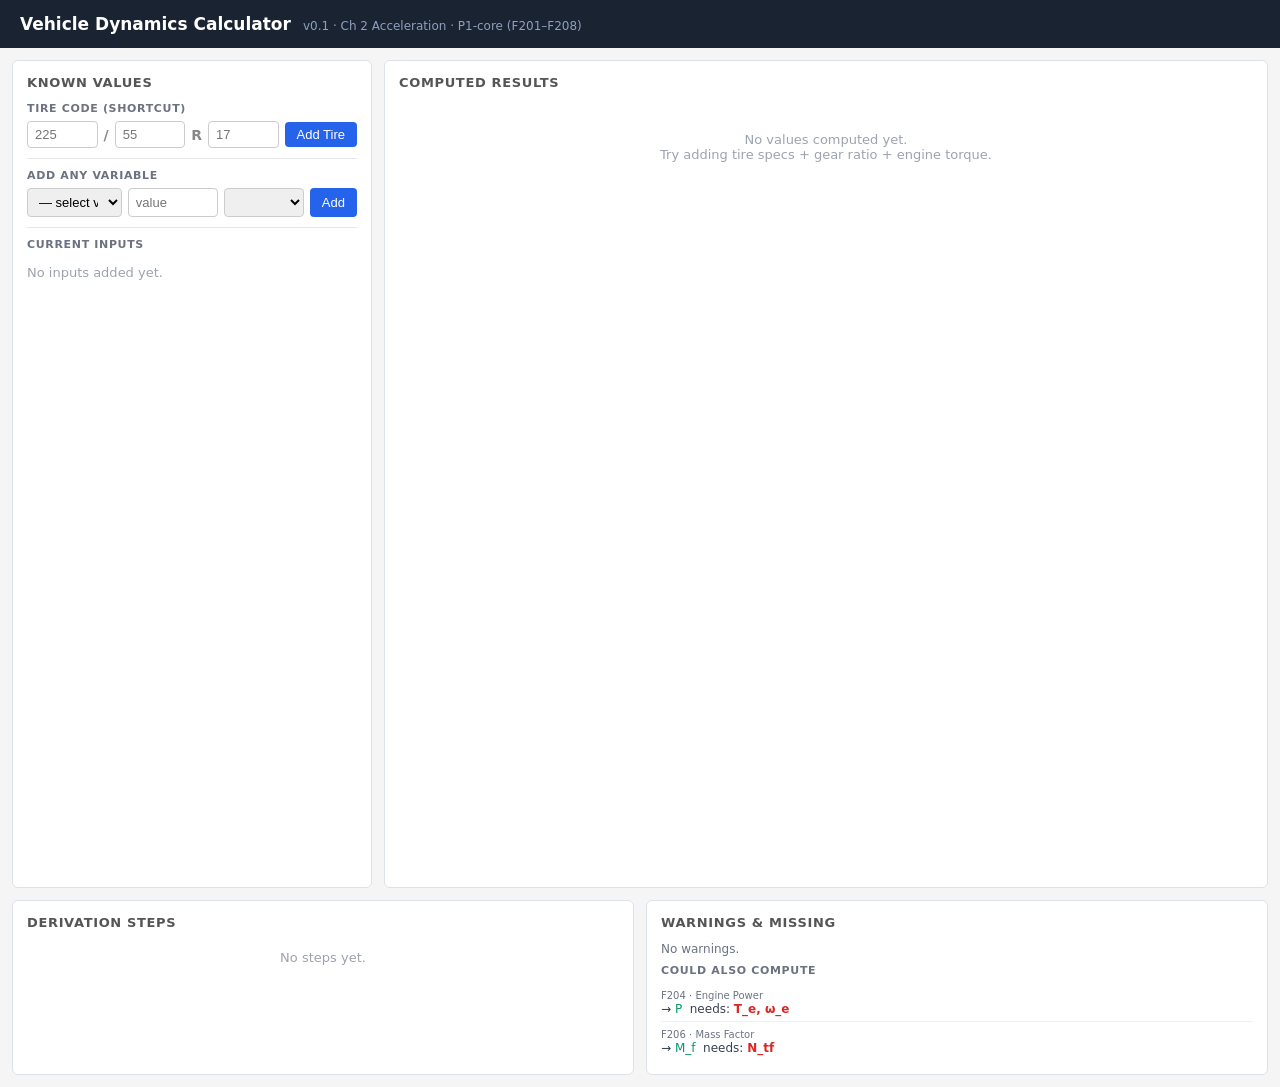
==== index.html @ 5cc9f5a1 "Phase 3: implement P1-core solver in index.html F201–F208 fully implemented as a recursive formula e" ====
<!DOCTYPE html>
<html lang="en">
<head>
<meta charset="UTF-8">
<meta name="viewport" content="width=device-width, initial-scale=1.0">
<title>Vehicle Dynamics Calculator · v0.1</title>
<style>
*{box-sizing:border-box;margin:0;padding:0}
body{font-family:'Segoe UI',system-ui,sans-serif;font-size:14px;background:#f5f5f5;color:#1a1a1a}
header{background:#1a2332;color:#fff;padding:14px 20px;display:flex;align-items:baseline;gap:12px}
header h1{font-size:17px;font-weight:600}
header .sub{font-size:12px;color:#8ca0be}
main{display:grid;grid-template-columns:360px 1fr;gap:12px;padding:12px;min-height:calc(100vh - 48px)}
.panel{background:#fff;border:1px solid #dde2ea;border-radius:6px;padding:14px}
h2{font-size:13px;font-weight:600;text-transform:uppercase;letter-spacing:.05em;color:#555;margin-bottom:12px}
/* Input panel */
.tire-row{display:flex;gap:6px;margin-bottom:8px;align-items:center}
.tire-row input{width:70px;padding:5px 7px;border:1px solid #ccc;border-radius:4px;font-size:13px}
.tire-row .slash{color:#888;font-weight:bold}
.tire-row label{font-size:12px;color:#666;white-space:nowrap}
.add-row{display:grid;grid-template-columns:1fr 90px 80px auto;gap:6px;margin-bottom:10px}
select,input[type=number],input[type=text]{padding:5px 7px;border:1px solid #ccc;border-radius:4px;font-size:13px;width:100%}
select:focus,input:focus{outline:2px solid #2563eb;border-color:#2563eb}
button{padding:5px 12px;border:none;border-radius:4px;cursor:pointer;font-size:13px;font-weight:500}
.btn-add{background:#2563eb;color:#fff}
.btn-add:hover{background:#1d4ed8}
.btn-remove{background:none;color:#dc2626;padding:2px 6px;font-size:12px;border:1px solid #fca5a5;border-radius:3px}
.btn-remove:hover{background:#fef2f2}
.input-item{display:flex;justify-content:space-between;align-items:center;padding:6px 8px;border:1px solid #e5e7eb;border-radius:4px;margin-bottom:4px;background:#fafafa}
.input-item .var-name{font-weight:600;font-size:12px;color:#1e40af}
.input-item .var-val{font-size:13px}
.input-item .var-sym{font-size:11px;color:#6b7280;margin-left:4px}
.divider{border:none;border-top:1px solid #e5e7eb;margin:10px 0}
.section-label{font-size:11px;font-weight:600;color:#6b7280;text-transform:uppercase;letter-spacing:.06em;margin-bottom:6px}
/* Results panel */
.results-table{width:100%;border-collapse:collapse}
.results-table th{text-align:left;font-size:11px;color:#6b7280;font-weight:600;padding:4px 8px;border-bottom:2px solid #e5e7eb;text-transform:uppercase}
.results-table td{padding:6px 8px;border-bottom:1px solid #f0f0f0;font-size:13px;vertical-align:middle}
.results-table tr:last-child td{border-bottom:none}
.results-table tr:hover td{background:#f9fafb}
.val-primary{font-weight:600;font-size:14px}
.val-alt{font-size:11px;color:#6b7280}
.source-badge{font-size:10px;background:#eff6ff;color:#1e40af;padding:2px 6px;border-radius:10px;font-weight:600}
.user-badge{background:#f0fdf4;color:#166534}
.empty-state{text-align:center;color:#9ca3af;padding:30px 0;font-size:13px}
/* Details section */
#details{display:grid;grid-template-columns:1fr 1fr;gap:12px;padding:0 12px 12px}
.details-panel{background:#fff;border:1px solid #dde2ea;border-radius:6px;padding:14px}
.step-item{display:flex;gap:8px;align-items:flex-start;padding:5px 0;border-bottom:1px solid #f0f0f0;font-size:12px}
.step-item:last-child{border-bottom:none}
.step-fid{font-weight:700;color:#1e40af;min-width:40px}
.step-desc{color:#374151;line-height:1.4}
.warn-item{padding:6px 10px;border-radius:4px;margin-bottom:6px;font-size:12px;line-height:1.4}
.warn-conflict{background:#fef3c7;border-left:3px solid #f59e0b;color:#78350f}
.warn-range{background:#fff7ed;border-left:3px solid #f97316;color:#7c2d12}
.warn-info{background:#eff6ff;border-left:3px solid #3b82f6;color:#1e3a8a}
.missing-item{padding:5px 0;border-bottom:1px solid #f0f0f0;font-size:12px;color:#374151}
.missing-item:last-child{border-bottom:none}
.missing-need{font-weight:600;color:#dc2626}
.missing-would{color:#059669}
/* Conflict row highlight */
.conflict-row td{background:#fffbeb !important}
/* Responsive */
@media(max-width:720px){
  main{grid-template-columns:1fr}
  #details{grid-template-columns:1fr}
}
</style>
</head>
<body>
<header>
  <h1>Vehicle Dynamics Calculator</h1>
  <span class="sub">v0.1 · Ch 2 Acceleration · P1-core (F201–F208)</span>
</header>

<main>
  <!-- LEFT: Inputs -->
  <div class="panel" id="left-panel">
    <h2>Known Values</h2>

    <!-- Tire code shortcut -->
    <div class="section-label">Tire Code (shortcut)</div>
    <div class="tire-row">
      <input type="number" id="tc-width" placeholder="225" title="Width mm">
      <span class="slash">/</span>
      <input type="number" id="tc-aspect" placeholder="55" title="Aspect %">
      <span class="slash">R</span>
      <input type="number" id="tc-rim" placeholder="17" title="Rim in">
      <button class="btn-add" onclick="parseTireCode()" style="white-space:nowrap">Add Tire</button>
    </div>
    <hr class="divider">

    <!-- Generic add row -->
    <div class="section-label">Add Any Variable</div>
    <div class="add-row">
      <select id="var-select" onchange="onVarSelect()">
        <option value="">— select variable —</option>
      </select>
      <input type="number" id="var-value" placeholder="value" step="any">
      <select id="unit-select"></select>
      <button class="btn-add" onclick="addInput()">Add</button>
    </div>

    <hr class="divider">
    <div class="section-label">Current Inputs</div>
    <div id="inputs-list"></div>
  </div>

  <!-- RIGHT: Results -->
  <div class="panel" id="right-panel">
    <h2>Computed Results</h2>
    <div id="results-content">
      <div class="empty-state">Add inputs on the left to begin solving.</div>
    </div>
  </div>
</main>

<div id="details">
  <div class="details-panel">
    <h2>Derivation Steps</h2>
    <div id="steps-content"><div class="empty-state" style="padding:10px 0">No steps yet.</div></div>
  </div>
  <div class="details-panel">
    <h2>Warnings &amp; Missing</h2>
    <div id="warn-content"></div>
    <div id="missing-content"></div>
  </div>
</div>

<script>
// ─── Constants ────────────────────────────────────────────────────────────────
const G = 9.80665; // m/s²

// ─── Unit conversion ─────────────────────────────────────────────────────────
// toSI: user input → SI (or variable's canonical internal unit)
// fromSI: SI → display unit
function toSI(value, unit) {
  switch (unit) {
    // Length → m
    case 'm':       return value;
    case 'in':      return value * 0.0254;
    case 'ft':      return value * 0.3048;
    case 'mm':      return value / 1000;
    // Force → N
    case 'N':       return value;
    case 'lb':      return value * 4.44822;
    // Velocity → m/s
    case 'm/s':     return value;
    case 'mph':     return value * 0.44704;
    case 'ft/s':    return value * 0.3048;
    // Angular velocity → rad/s
    case 'rad/s':   return value;
    case 'RPM':     return value * Math.PI / 30;
    // Torque → N·m
    case 'N·m':     return value;
    case 'ft·lb':   return value * 1.35582;
    // Power → W
    case 'W':       return value;
    case 'hp':      return value * 745.7;
    case 'kW':      return value * 1000;
    // Acceleration → m/s²
    case 'm/s²':    return value;
    case 'ft/s²':   return value * 0.3048;
    case 'g':       return value * G;
    // Angle → rad
    case 'rad':     return value;
    case 'deg':     return value * Math.PI / 180;
    case '% grade': return Math.atan(value / 100);
    // Stored in natural unit (tire spec)
    case 'mm_nat':  return value; // width stored as mm
    case '%_nat':   return value; // aspect stored as %
    case 'in_nat':  return value; // rim diameter stored as in
    // Dimensionless
    default:        return value;
  }
}

function fromSI(value, unit) {
  switch (unit) {
    case 'm':       return value;
    case 'in':      return value / 0.0254;
    case 'ft':      return value / 0.3048;
    case 'mm':      return value * 1000;
    case 'N':       return value;
    case 'lb':      return value / 4.44822;
    case 'm/s':     return value;
    case 'mph':     return value / 0.44704;
    case 'ft/s':    return value / 0.3048;
    case 'rad/s':   return value;
    case 'RPM':     return value * 30 / Math.PI;
    case 'N·m':     return value;
    case 'ft·lb':   return value / 1.35582;
    case 'W':       return value;
    case 'hp':      return value / 745.7;
    case 'kW':      return value / 1000;
    case 'm/s²':    return value;
    case 'ft/s²':   return value / 0.3048;
    case 'g':       return value / G;
    case 'rad':     return value;
    case 'deg':     return value * 180 / Math.PI;
    case '% grade': return Math.tan(value) * 100;
    default:        return value;
  }
}

function fmt(value, digits = 4) {
  if (!isFinite(value)) return 'N/A';
  const abs = Math.abs(value);
  if (abs === 0) return '0';
  if (abs < 0.001 || abs >= 1e6) return value.toExponential(3);
  if (abs < 1) return value.toPrecision(digits);
  return parseFloat(value.toFixed(digits > 3 ? 3 : digits)).toString();
}

// ─── Variable definitions ─────────────────────────────────────────────────────
// si_unit: internal storage unit
// input_units: [[unit, label]] — first is default
// display_units: [[unit, label]] — shown in results (first is primary)
// range: {min, max} in si_unit — for sanity check
const VARIABLES = {
  V221: {
    id:'V221', sym:'width', name:'Tire Section Width',
    si_unit:'mm_nat', input_units:[['mm_nat','mm']], display_units:[['mm_nat','mm']],
    range:{min:155,max:335}, note:'e.g. 225 in "225/55 R17"'
  },
  V222: {
    id:'V222', sym:'aspect', name:'Tire Aspect Ratio',
    si_unit:'%_nat', input_units:[['%_nat','%']], display_units:[['%_nat','%']],
    range:{min:30,max:80}, note:'e.g. 55 in "225/55 R17"'
  },
  V223: {
    id:'V223', sym:'rim', name:'Rim Diameter',
    si_unit:'in_nat', input_units:[['in_nat','in']], display_units:[['in_nat','in']],
    range:{min:14,max:22}, note:'e.g. 17 in "225/55 R17"'
  },
  V009: {
    id:'V009', sym:'r_w', name:'Tire Nominal Radius',
    si_unit:'m', input_units:[['in','in'],['m','m'],['ft','ft']], display_units:[['in','in'],['m','m']],
    range:{min:0.254,max:0.457}, note:'Nominal unloaded radius ≈ rolling radius (v0.1 approximation)'
  },
  V202: {
    id:'V202', sym:'N_tf', name:'Overall Gear Ratio',
    si_unit:'—', input_units:[['—','(dimensionless)']], display_units:[['—','']],
    range:{min:2.5,max:20}, note:'Total drivetrain ratio: N_T × N_F'
  },
  V204: {
    id:'V204', sym:'ω_e', name:'Engine Speed',
    si_unit:'rad/s', input_units:[['RPM','RPM'],['rad/s','rad/s']], display_units:[['RPM','RPM'],['rad/s','rad/s']],
    range:{min:62.8,max:837.8}, note:'600–8000 RPM for ICE; higher for EV'
  },
  V010: {
    id:'V010', sym:'V', name:'Vehicle Speed',
    si_unit:'m/s', input_units:[['mph','mph'],['m/s','m/s'],['ft/s','ft/s']], display_units:[['mph','mph'],['m/s','m/s']],
    range:{min:0,max:67.1}, note:'0–150 mph typical'
  },
  V201: {
    id:'V201', sym:'T_e', name:'Engine Torque',
    si_unit:'N·m', input_units:[['ft·lb','ft·lb'],['N·m','N·m']], display_units:[['ft·lb','ft·lb'],['N·m','N·m']],
    range:{min:67.8,max:1356}, note:'50–1000 ft·lb'
  },
  V203: {
    id:'V203', sym:'η_tf', name:'Drivetrain Efficiency',
    si_unit:'—', input_units:[['—','(0–1)']], display_units:[['—','']],
    range:{min:0.82,max:0.97}, note:'Typical 0.82–0.97'
  },
  V206: {
    id:'V206', sym:'P', name:'Engine Power',
    si_unit:'W', input_units:[['hp','hp'],['kW','kW'],['W','W']], display_units:[['hp','hp'],['kW','kW']],
    range:{min:37300,max:746000}, note:'50–1000 hp'
  },
  V207: {
    id:'V207', sym:'M_f', name:'Mass Factor',
    si_unit:'—', input_units:[['—','(dimensionless)']], display_units:[['—','']],
    range:{min:1.05,max:1.5}, note:'Drivetrain rotational inertia factor (empirical)'
  },
  V209: {
    id:'V209', sym:'F_x', name:'Tractive Force (engine-limited)',
    si_unit:'N', input_units:[['lb','lb'],['N','N']], display_units:[['lb','lb'],['N','N']],
    range:{min:0,max:44482}, note:'Engine-limited force at wheels'
  },
  V001: {
    id:'V001', sym:'W', name:'Vehicle Weight',
    si_unit:'N', input_units:[['lb','lb'],['N','N']], display_units:[['lb','lb'],['N','N']],
    range:{min:6672,max:35584}, note:'1500–8000 lb'
  },
  V011: {
    id:'V011', sym:'D_A', name:'Aerodynamic Drag',
    si_unit:'N', input_units:[['lb','lb'],['N','N']], display_units:[['lb','lb'],['N','N']],
    range:{min:0,max:1335}, note:'Optional — assumed 0 if omitted in F207'
  },
  V012: {
    id:'V012', sym:'R_x', name:'Rolling Resistance',
    si_unit:'N', input_units:[['lb','lb'],['N','N']], display_units:[['lb','lb'],['N','N']],
    range:{min:0,max:445}, note:'Optional — assumed 0 if omitted in F207'
  },
  V013: {
    id:'V013', sym:'θ', name:'Road Grade Angle',
    si_unit:'rad', input_units:[['% grade','% grade'],['deg','deg'],['rad','rad']], display_units:[['% grade','% grade'],['deg','deg']],
    range:{min:-0.149,max:0.149}, note:'Optional — assumed 0 (flat) if omitted in F207'
  },
  V101: {
    id:'V101', sym:'R_hx', name:'Hitch Horizontal Force',
    si_unit:'N', input_units:[['lb','lb'],['N','N']], display_units:[['lb','lb'],['N','N']],
    range:{min:0,max:22241}, note:'Optional — assumed 0 if omitted in F207'
  },
  V007: {
    id:'V007', sym:'a_x', name:'Longitudinal Acceleration',
    si_unit:'m/s²', input_units:[['g','g'],['m/s²','m/s²'],['ft/s²','ft/s²']], display_units:[['g','g'],['m/s²','m/s²'],['ft/s²','ft/s²']],
    range:{min:-11.77,max:4.9}, note:'−1.2 g to +0.5 g typical'
  },
};

// Variable display order in dropdown
const VAR_ORDER = [
  'V221','V222','V223',
  'V001','V009',
  'V201','V202','V203','V204','V206',
  'V010',
  'V011','V012','V013','V101',
  'V207','V209','V007',
];

// ─── Formula definitions ──────────────────────────────────────────────────────
// req: required inputs; opt: optional (default 0); out: outputs
const FORMULAS = [
  {
    id:'F201', name:'Tire Spec → Nominal Radius',
    req:['V221','V222','V223'], opt:[], out:['V009'],
    compute(k) {
      const w = k.V221.si;   // mm
      const a = k.V222.si;   // %
      const d = k.V223.si;   // in
      return { V009: (w * a / 100 / 1000) + (d * 0.0254 / 2) }; // m
    },
    display:'r_w [m] = (width[mm] × aspect%/100) / 1000 + rim[in] × 0.0254/2',
    source:'PDF p1, Ch2',
    note:'Nominal unloaded radius. v0.1 uses this as effective rolling radius.'
  },
  {
    id:'F202', name:'Vehicle Speed (from engine speed)',
    req:['V009','V204','V202'], opt:[], out:['V010'],
    compute(k) {
      return { V010: k.V009.si * k.V204.si / k.V202.si }; // m/s
    },
    display:'V = r_w × ω_e / N_tf',
    source:'PDF p1, Ch2'
  },
  {
    id:'F203', name:'Engine Speed (from vehicle speed)',
    req:['V010','V202','V009'], opt:[], out:['V204'],
    compute(k) {
      return { V204: k.V010.si * k.V202.si / k.V009.si }; // rad/s
    },
    display:'ω_e = V × N_tf / r_w',
    source:'PDF p1, Ch2'
  },
  {
    id:'F204', name:'Engine Power',
    req:['V201','V204'], opt:[], out:['V206'],
    compute(k) {
      return { V206: k.V201.si * k.V204.si }; // W
    },
    display:'P [W] = T_e [N·m] × ω_e [rad/s]',
    source:'PDF p1, Ch2'
  },
  {
    id:'F205', name:'Tractive Force (engine-limited)',
    req:['V201','V202','V203','V009'], opt:[], out:['V209'],
    compute(k) {
      return { V209: k.V201.si * k.V202.si * k.V203.si / k.V009.si }; // N
    },
    display:'F_x = T_e × N_tf × η_tf / r_w',
    source:'PDF p1, Ch2'
  },
  {
    id:'F206', name:'Mass Factor',
    req:['V202'], opt:[], out:['V207'],
    compute(k) {
      const n = k.V202.si;
      return { V207: 1 + 0.04*n + 0.0025*n*n };
    },
    display:'M_f = 1 + 0.04·N_tf + 0.0025·N_tf²',
    source:'PDF p1, Ch2',
    note:'Empirical; accounts for drivetrain rotational inertia'
  },
  {
    id:'F207', name:'Acceleration (engine-limited)',
    req:['V209','V207','V001'], opt:['V011','V012','V013','V101'], out:['V007'],
    compute(k) {
      const Fx   = k.V209.si;
      const Mf   = k.V207.si;
      const W    = k.V001.si;              // N
      const DA   = k.V011 ? k.V011.si : 0;
      const Rx   = k.V012 ? k.V012.si : 0;
      const th   = k.V013 ? k.V013.si : 0; // rad
      const Rhx  = k.V101 ? k.V101.si : 0;
      const M    = W / G;                  // kg
      return { V007: (Fx - DA - Rx - W*Math.sin(th) - Rhx) / (Mf * M) };
    },
    display:'a_x = (F_x − D_A − R_x − W·sinθ − R_hx) / (M_f · W/g)',
    source:'PDF p1, Ch2',
    note:'D_A, R_x, θ, R_hx default to 0 if not provided. Simplified flat/no-drag form: a_x/g = F_x/(M_f·W)'
  },
  {
    id:'F208', name:'Acceleration (constant power, ideal)',
    req:['V206','V010','V001'], opt:[], out:['V007'],
    compute(k) {
      const P = k.V206.si;
      const V = k.V010.si;
      const M = k.V001.si / G;
      if (V <= 0) return null;
      return { V007: P / (M * V) };
    },
    display:'a_x = P / (M · V) [SI]   ≡   550·g·HP / (W·V) [US]',
    source:'PDF p1, Ch2',
    note:'Assumes constant power. Real vehicles are torque-limited at low speed.'
  },
];

// Formula output → formula(s) that produce it (for conflict detection)
const OUT_MAP = {}; // varId → [formulaId]
for (const f of FORMULAS) {
  for (const o of f.out) {
    if (!OUT_MAP[o]) OUT_MAP[o] = [];
    OUT_MAP[o].push(f.id);
  }
}

// ─── Solver ───────────────────────────────────────────────────────────────────
function solve(userInputs) {
  // known: { varId: { si, source, displayVal, displayUnit } }
  const known = {};
  for (const [id, entry] of Object.entries(userInputs)) {
    known[id] = { si: entry.si, source: 'user', displayVal: entry.displayVal, displayUnit: entry.displayUnit };
  }

  const steps = [];
  const warnings = [];
  const seenConflicts = new Set(); // prevent duplicate warnings across while-loop iterations
  // allPaths: { varId: { formulaId: siValue } }
  const allPaths = {};

  let changed = true;
  while (changed) {
    changed = false;
    for (const f of FORMULAS) {
      // Check required inputs
      if (!f.req.every(id => id in known)) continue;

      let result;
      try { result = f.compute(known); } catch(e) { continue; }
      if (!result) continue;

      for (const [id, si] of Object.entries(result)) {
        if (!isFinite(si)) continue;

        if (!allPaths[id]) allPaths[id] = {};
        allPaths[id][f.id] = si;

        if (id in known) {
          // Already known — conflict check (deduplicated across while-loop iterations)
          if (known[id].source !== f.id) {
            const conflictKey = `${id}:${known[id].source}:${f.id}`;
            if (!seenConflicts.has(conflictKey)) {
              seenConflicts.add(conflictKey);
              const existing = known[id].si;
              const denom = Math.abs(existing) + 1e-12;
              const diff = Math.abs(si - existing) / denom;
              if (diff > 0.001) {
                warnings.push({
                  type:'conflict',
                  varId: id,
                  f1: known[id].source, v1: existing,
                  f2: f.id,            v2: si,
                  pct: (diff*100).toFixed(2)
                });
              }
            }
          }
        } else {
          known[id] = { si, source: f.id };
          steps.push({ fid: f.id, fname: f.name, varId: id });
          changed = true;
        }
      }
    }
  }

  // Sanity checks on all known values
  for (const [id, entry] of Object.entries(known)) {
    const def = VARIABLES[id];
    if (!def || !def.range) continue;
    const { min, max } = def.range;
    if (entry.si < min || entry.si > max) {
      // For user inputs, flag as possible error; for computed, flag as info
      warnings.push({
        type: entry.source === 'user' ? 'range_user' : 'range_computed',
        varId: id,
        si: entry.si,
        min, max
      });
    }
  }

  // Find formulas that almost fired (missing 1 input)
  const missing = [];
  for (const f of FORMULAS) {
    const missingReq = f.req.filter(id => !(id in known));
    if (missingReq.length > 0) {
      const haveReq = f.req.filter(id => id in known);
      if (haveReq.length > 0 || f.req.length <= 2) {
        // Show if we have at least one required input, or formula is small
        missing.push({ fid:f.id, fname:f.name, out:f.out, need:missingReq, have:haveReq });
      }
    }
  }

  return { known, steps, warnings, missing, allPaths };
}

// ─── UI State ─────────────────────────────────────────────────────────────────
const state = {
  inputs: {}, // { varId: { si, displayVal, displayUnit } }
};

// ─── UI Helpers ───────────────────────────────────────────────────────────────
function varLabel(id) {
  const d = VARIABLES[id];
  return d ? `${d.sym} — ${d.name}` : id;
}

function multiDisplay(si, varId) {
  const def = VARIABLES[varId];
  if (!def) return `${fmt(si)}`;
  return def.display_units.map(([u,label], i) => {
    const v = fromSI(si, u === 'mm_nat' ? 'mm' : u === '%_nat' ? '%' : u === 'in_nat' ? 'in' : u);
    return `${fmt(v)} ${label}`;
  }).join(' / ');
}

// ─── Populate dropdown ────────────────────────────────────────────────────────
function populateVarSelect() {
  const sel = document.getElementById('var-select');
  for (const id of VAR_ORDER) {
    const def = VARIABLES[id];
    if (!def) continue;
    const opt = document.createElement('option');
    opt.value = id;
    opt.textContent = `${def.sym} · ${def.name}`;
    sel.appendChild(opt);
  }
}

function onVarSelect() {
  const id = document.getElementById('var-select').value;
  const uSel = document.getElementById('unit-select');
  uSel.innerHTML = '';
  if (!id || !VARIABLES[id]) return;
  const def = VARIABLES[id];
  for (const [u, label] of def.input_units) {
    const opt = document.createElement('option');
    opt.value = u;
    opt.textContent = label || u;
    uSel.appendChild(opt);
  }
}

// ─── Add input ────────────────────────────────────────────────────────────────
function addInputEntry(varId, rawValue, unit) {
  const def = VARIABLES[varId];
  if (!def) return false;
  const si = toSI(rawValue, unit);
  if (!isFinite(si)) { alert('Invalid value'); return false; }

  // Convert display unit name for natural units
  const displayUnit = unit === 'mm_nat' ? 'mm' : unit === '%_nat' ? '%' : unit === 'in_nat' ? 'in' : unit;

  state.inputs[varId] = { si, displayVal: rawValue, displayUnit };
  render();
  return true;
}

function addInput() {
  const varId = document.getElementById('var-select').value;
  const rawVal = parseFloat(document.getElementById('var-value').value);
  const unit   = document.getElementById('unit-select').value;
  if (!varId) { alert('Select a variable'); return; }
  if (isNaN(rawVal)) { alert('Enter a numeric value'); return; }
  if (addInputEntry(varId, rawVal, unit)) {
    document.getElementById('var-value').value = '';
  }
}

function parseTireCode() {
  const w = parseFloat(document.getElementById('tc-width').value);
  const a = parseFloat(document.getElementById('tc-aspect').value);
  const r = parseFloat(document.getElementById('tc-rim').value);
  if (isNaN(w)||isNaN(a)||isNaN(r)) { alert('Fill in all three tire fields'); return; }
  if (w<155||w>335) { alert(`Width ${w} mm seems outside 155–335 mm range`); }
  if (a<30||a>80)   { alert(`Aspect ${a}% seems outside 30–80% range`); }
  if (r<14||r>22)   { alert(`Rim ${r} in seems outside 14–22 in range`); }
  addInputEntry('V221', w, 'mm_nat');
  addInputEntry('V222', a, '%_nat');
  addInputEntry('V223', r, 'in_nat');
}

function removeInput(varId) {
  delete state.inputs[varId];
  render();
}

// ─── Main render ─────────────────────────────────────────────────────────────
function render() {
  renderInputsList();
  const { known, steps, warnings, missing } = solve(state.inputs);
  renderResults(known);
  renderSteps(steps);
  renderWarnings(warnings, missing);
}

function renderInputsList() {
  const el = document.getElementById('inputs-list');
  if (Object.keys(state.inputs).length === 0) {
    el.innerHTML = '<div class="empty-state" style="padding:8px 0;text-align:left;color:#9ca3af">No inputs added yet.</div>';
    return;
  }
  el.innerHTML = '';
  for (const [id, entry] of Object.entries(state.inputs)) {
    const def = VARIABLES[id];
    const div = document.createElement('div');
    div.className = 'input-item';
    div.innerHTML = `
      <div>
        <span class="var-name">${def ? def.sym : id}</span>
        <span class="var-val">${fmt(entry.displayVal)} ${entry.displayUnit}</span>
        <span class="var-sym">${def ? def.name : ''}</span>
      </div>
      <button class="btn-remove" onclick="removeInput('${id}')">✕</button>
    `;
    el.appendChild(div);
  }
}

function renderResults(known) {
  const el = document.getElementById('results-content');
  // Separate user inputs from computed
  const computed = Object.entries(known).filter(([id, e]) => e.source !== 'user');
  const userVars = Object.entries(known).filter(([id, e]) => e.source === 'user');

  if (computed.length === 0) {
    el.innerHTML = '<div class="empty-state">No values computed yet.<br>Try adding tire specs + gear ratio + engine torque.</div>';
    return;
  }

  let html = '<table class="results-table"><thead><tr><th>Variable</th><th>Value</th><th>Source</th></tr></thead><tbody>';

  // Computed results first
  for (const [id, entry] of computed) {
    const def = VARIABLES[id];
    const primary = def ? def.display_units[0] : null;
    const primaryU = primary ? (primary[0] === 'mm_nat' ? 'mm' : primary[0] === '%_nat' ? '%' : primary[0] === 'in_nat' ? 'in' : primary[0]) : '?';
    const primaryV = fmt(fromSI(entry.si, primaryU));
    const altUnits = def ? def.display_units.slice(1).map(([u,l]) => {
      const uc = u === 'mm_nat' ? 'mm' : u === '%_nat' ? '%' : u === 'in_nat' ? 'in' : u;
      return `${fmt(fromSI(entry.si, uc))} ${l}`;
    }).join(' / ') : '';

    html += `<tr>
      <td><strong>${def ? def.sym : id}</strong><br><span style="font-size:11px;color:#6b7280">${def ? def.name : id}</span></td>
      <td>
        <div class="val-primary">${primaryV} <span style="font-weight:400">${primaryU !== '—' ? primaryU : ''}</span></div>
        ${altUnits ? `<div class="val-alt">${altUnits}</div>` : ''}
      </td>
      <td><span class="source-badge">${entry.source}</span></td>
    </tr>`;
  }

  html += '</tbody></table>';
  el.innerHTML = html;
}

function renderSteps(steps) {
  const el = document.getElementById('steps-content');
  if (steps.length === 0) {
    el.innerHTML = '<div class="empty-state" style="padding:8px 0">No steps yet.</div>';
    return;
  }
  let html = '';
  for (const s of steps) {
    const def = VARIABLES[s.varId];
    html += `<div class="step-item">
      <span class="step-fid">${s.fid}</span>
      <span class="step-desc">computed <strong>${def ? def.sym : s.varId}</strong> (${def ? def.name : s.varId}) — ${s.fname}</span>
    </div>`;
  }
  el.innerHTML = html;
}

function renderWarnings(warnings, missing) {
  const wEl = document.getElementById('warn-content');
  const mEl = document.getElementById('missing-content');

  // Warnings
  let wHtml = '';
  for (const w of warnings) {
    if (w.type === 'conflict') {
      const def = VARIABLES[w.varId];
      wHtml += `<div class="warn-item warn-conflict">
        ⚠️ <strong>Conflict on ${def ? def.sym : w.varId}:</strong>
        ${w.f1} gives ${fmt(w.v1)} vs ${w.f2} gives ${fmt(w.v2)} (${w.pct}% diff)
      </div>`;
    } else if (w.type === 'range_user') {
      const def = VARIABLES[w.varId];
      wHtml += `<div class="warn-item warn-range">
        ⚠️ <strong>${def ? def.sym : w.varId}</strong> = ${fmt(fromSI(w.si, def ? def.display_units[0][0] : '—'))} is outside expected range
        [${fmt(w.min)}, ${fmt(w.max)}] ${def ? def.display_units[0][1] : ''}
        — verify units and value.
      </div>`;
    } else if (w.type === 'range_computed') {
      const def = VARIABLES[w.varId];
      wHtml += `<div class="warn-item warn-info">
        ℹ️ Computed <strong>${def ? def.sym : w.varId}</strong> is outside typical range — check inputs.
      </div>`;
    }
  }
  if (!wHtml && warnings.length === 0) {
    wHtml = '<div style="font-size:12px;color:#6b7280;margin-bottom:8px">No warnings.</div>';
  }
  wEl.innerHTML = wHtml;

  // Missing conditions
  let mHtml = '<div class="section-label" style="margin-top:8px">Could also compute</div>';
  const shown = missing.filter(m => m.need.length <= 3);
  if (shown.length === 0) {
    mHtml += '<div style="font-size:12px;color:#6b7280">All reachable formulas fired.</div>';
  } else {
    for (const m of shown) {
      const needNames = m.need.map(id => {
        const d = VARIABLES[id]; return d ? d.sym : id;
      }).join(', ');
      const outNames = m.out.map(id => {
        const d = VARIABLES[id]; return d ? d.sym : id;
      }).join(', ');
      mHtml += `<div class="missing-item">
        <span class="missing-fid" style="font-size:10px;color:#6b7280">${m.fid} · ${m.fname}</span><br>
        → <span class="missing-would">${outNames}</span>
        &nbsp;needs: <span class="missing-need">${needNames}</span>
      </div>`;
    }
  }
  mEl.innerHTML = mHtml;
}

// ─── Init ─────────────────────────────────────────────────────────────────────
populateVarSelect();
onVarSelect();
render();
</script>
</body>
</html>
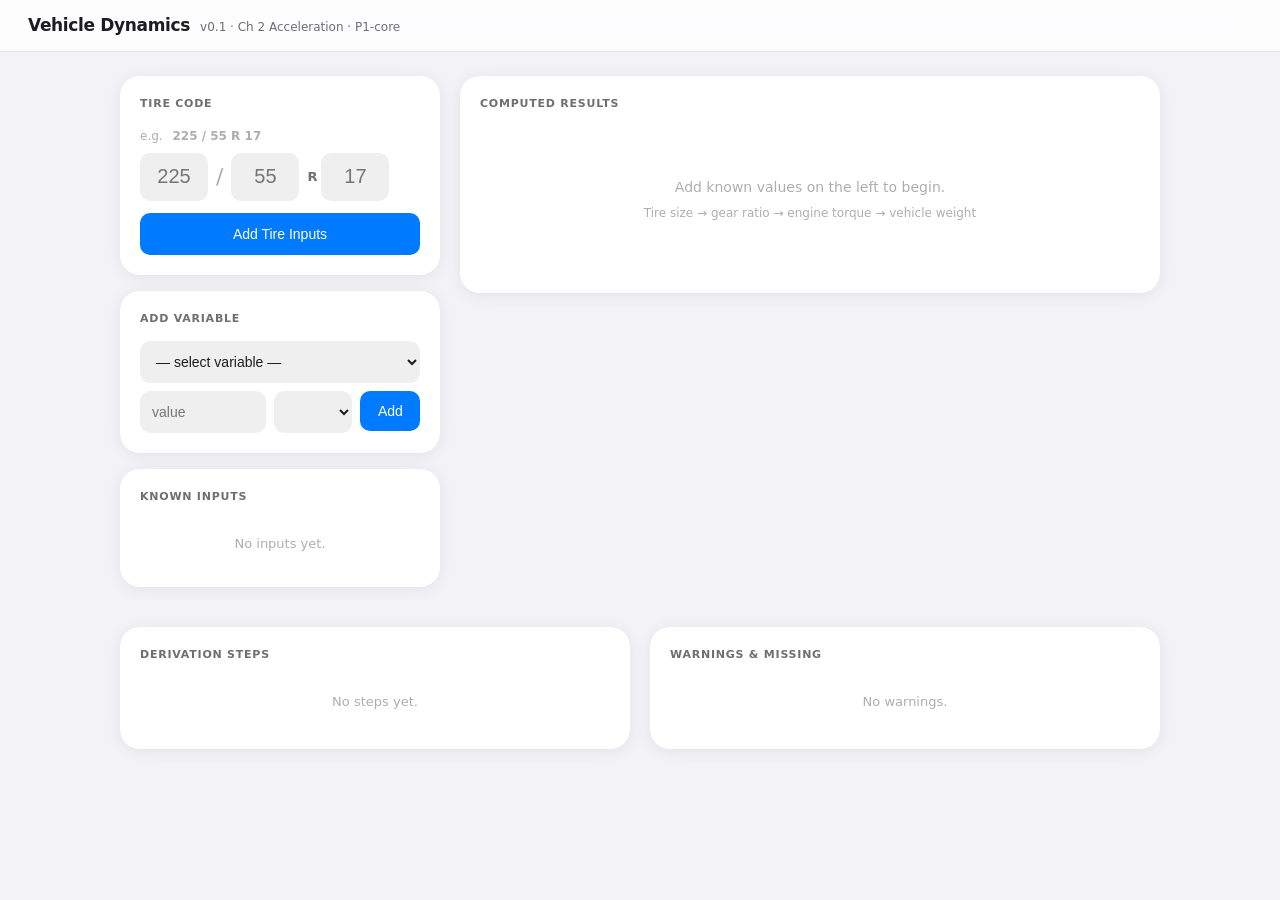
==== commit ad457ce2: "Phase 3: Apple-style redesign + proper math symbol rendering Full UI rewrite: frosted-glass header, " ====
--- a/index.html
+++ b/index.html
@@ -5,756 +5,618 @@
 <meta name="viewport" content="width=device-width, initial-scale=1.0">
 <title>Vehicle Dynamics Calculator · v0.1</title>
 <style>
-*{box-sizing:border-box;margin:0;padding:0}
-body{font-family:'Segoe UI',system-ui,sans-serif;font-size:14px;background:#f5f5f5;color:#1a1a1a}
-header{background:#1a2332;color:#fff;padding:14px 20px;display:flex;align-items:baseline;gap:12px}
-header h1{font-size:17px;font-weight:600}
-header .sub{font-size:12px;color:#8ca0be}
-main{display:grid;grid-template-columns:360px 1fr;gap:12px;padding:12px;min-height:calc(100vh - 48px)}
-.panel{background:#fff;border:1px solid #dde2ea;border-radius:6px;padding:14px}
-h2{font-size:13px;font-weight:600;text-transform:uppercase;letter-spacing:.05em;color:#555;margin-bottom:12px}
-/* Input panel */
-.tire-row{display:flex;gap:6px;margin-bottom:8px;align-items:center}
-.tire-row input{width:70px;padding:5px 7px;border:1px solid #ccc;border-radius:4px;font-size:13px}
-.tire-row .slash{color:#888;font-weight:bold}
-.tire-row label{font-size:12px;color:#666;white-space:nowrap}
-.add-row{display:grid;grid-template-columns:1fr 90px 80px auto;gap:6px;margin-bottom:10px}
-select,input[type=number],input[type=text]{padding:5px 7px;border:1px solid #ccc;border-radius:4px;font-size:13px;width:100%}
-select:focus,input:focus{outline:2px solid #2563eb;border-color:#2563eb}
-button{padding:5px 12px;border:none;border-radius:4px;cursor:pointer;font-size:13px;font-weight:500}
-.btn-add{background:#2563eb;color:#fff}
-.btn-add:hover{background:#1d4ed8}
-.btn-remove{background:none;color:#dc2626;padding:2px 6px;font-size:12px;border:1px solid #fca5a5;border-radius:3px}
-.btn-remove:hover{background:#fef2f2}
-.input-item{display:flex;justify-content:space-between;align-items:center;padding:6px 8px;border:1px solid #e5e7eb;border-radius:4px;margin-bottom:4px;background:#fafafa}
-.input-item .var-name{font-weight:600;font-size:12px;color:#1e40af}
-.input-item .var-val{font-size:13px}
-.input-item .var-sym{font-size:11px;color:#6b7280;margin-left:4px}
-.divider{border:none;border-top:1px solid #e5e7eb;margin:10px 0}
-.section-label{font-size:11px;font-weight:600;color:#6b7280;text-transform:uppercase;letter-spacing:.06em;margin-bottom:6px}
-/* Results panel */
-.results-table{width:100%;border-collapse:collapse}
-.results-table th{text-align:left;font-size:11px;color:#6b7280;font-weight:600;padding:4px 8px;border-bottom:2px solid #e5e7eb;text-transform:uppercase}
-.results-table td{padding:6px 8px;border-bottom:1px solid #f0f0f0;font-size:13px;vertical-align:middle}
-.results-table tr:last-child td{border-bottom:none}
-.results-table tr:hover td{background:#f9fafb}
-.val-primary{font-weight:600;font-size:14px}
-.val-alt{font-size:11px;color:#6b7280}
-.source-badge{font-size:10px;background:#eff6ff;color:#1e40af;padding:2px 6px;border-radius:10px;font-weight:600}
-.user-badge{background:#f0fdf4;color:#166534}
-.empty-state{text-align:center;color:#9ca3af;padding:30px 0;font-size:13px}
-/* Details section */
-#details{display:grid;grid-template-columns:1fr 1fr;gap:12px;padding:0 12px 12px}
-.details-panel{background:#fff;border:1px solid #dde2ea;border-radius:6px;padding:14px}
-.step-item{display:flex;gap:8px;align-items:flex-start;padding:5px 0;border-bottom:1px solid #f0f0f0;font-size:12px}
-.step-item:last-child{border-bottom:none}
-.step-fid{font-weight:700;color:#1e40af;min-width:40px}
-.step-desc{color:#374151;line-height:1.4}
-.warn-item{padding:6px 10px;border-radius:4px;margin-bottom:6px;font-size:12px;line-height:1.4}
-.warn-conflict{background:#fef3c7;border-left:3px solid #f59e0b;color:#78350f}
-.warn-range{background:#fff7ed;border-left:3px solid #f97316;color:#7c2d12}
-.warn-info{background:#eff6ff;border-left:3px solid #3b82f6;color:#1e3a8a}
-.missing-item{padding:5px 0;border-bottom:1px solid #f0f0f0;font-size:12px;color:#374151}
-.missing-item:last-child{border-bottom:none}
-.missing-need{font-weight:600;color:#dc2626}
-.missing-would{color:#059669}
-/* Conflict row highlight */
-.conflict-row td{background:#fffbeb !important}
-/* Responsive */
-@media(max-width:720px){
-  main{grid-template-columns:1fr}
-  #details{grid-template-columns:1fr}
-}
+/* ── Design tokens ─────────────────────────────────────────────────────────── */
+:root {
+  --bg:           #f2f2f7;
+  --surface:      #ffffff;
+  --fill:         rgba(120,120,128,0.12);
+  --fill-hover:   rgba(120,120,128,0.20);
+  --accent:       #007aff;
+  --accent-bg:    rgba(0,122,255,0.10);
+  --label:        #1d1d1f;
+  --label2:       #6e6e73;
+  --label3:       #aeaeb2;
+  --sep:          #e5e5ea;
+  --green:        #34c759;
+  --orange:       #ff9500;
+  --orange-bg:    rgba(255,149,0,0.10);
+  --red:          #ff3b30;
+  --red-bg:       rgba(255,59,48,0.08);
+  --radius-xl:    20px;
+  --radius-lg:    14px;
+  --radius-md:    10px;
+  --radius-sm:    7px;
+  --shadow:       0 2px 16px rgba(0,0,0,0.07);
+  --shadow-sm:    0 1px 6px rgba(0,0,0,0.05);
+}
+
+/* ── Reset ─────────────────────────────────────────────────────────────────── */
+*,*::before,*::after{box-sizing:border-box;margin:0;padding:0}
+body{
+  font-family:-apple-system,BlinkMacSystemFont,'Segoe UI',system-ui,sans-serif;
+  font-size:15px;line-height:1.5;
+  background:var(--bg);color:var(--label);
+  -webkit-font-smoothing:antialiased;
+}
+
+/* ── Header ────────────────────────────────────────────────────────────────── */
+.hdr{
+  position:sticky;top:0;z-index:100;
+  background:rgba(255,255,255,0.82);
+  backdrop-filter:saturate(180%) blur(20px);
+  -webkit-backdrop-filter:saturate(180%) blur(20px);
+  border-bottom:1px solid var(--sep);
+  height:52px;padding:0 28px;
+  display:flex;align-items:center;justify-content:space-between;
+}
+.hdr-left{display:flex;align-items:baseline;gap:10px}
+.hdr-title{font-size:17px;font-weight:600;letter-spacing:-.02em}
+.hdr-sub{font-size:12px;color:var(--label2)}
+
+/* ── Layout ────────────────────────────────────────────────────────────────── */
+.layout{
+  display:grid;grid-template-columns:320px 1fr;
+  gap:20px;max-width:1080px;margin:24px auto;padding:0 20px;
+}
+@media(max-width:740px){
+  .layout{grid-template-columns:1fr;padding:0 14px;margin:16px auto}
+}
+
+/* ── Card ──────────────────────────────────────────────────────────────────── */
+.card{
+  background:var(--surface);border-radius:var(--radius-xl);
+  box-shadow:var(--shadow);padding:20px;margin-bottom:16px;
+}
+.card-title{
+  font-size:11px;font-weight:700;text-transform:uppercase;
+  letter-spacing:.07em;color:var(--label2);margin-bottom:14px;
+}
+
+/* ── Tire code ──────────────────────────────────────────────────────────────── */
+.tire-hint{font-size:12px;color:var(--label3);margin-bottom:8px}
+.tire-row{display:flex;align-items:center;gap:8px;margin-bottom:12px}
+.tire-box{
+  width:68px;height:48px;
+  background:var(--fill);border:none;border-radius:var(--radius-md);
+  font-size:20px;font-weight:500;text-align:center;color:var(--label);
+  outline:none;transition:background .15s;
+  -moz-appearance:textfield;
+}
+.tire-box::-webkit-inner-spin-button{-webkit-appearance:none}
+.tire-box:focus{background:var(--accent-bg)}
+.tire-slash{font-size:22px;font-weight:200;color:var(--label3)}
+.tire-r{font-size:13px;font-weight:600;color:var(--label2);margin-right:-4px}
+
+/* ── Form controls ──────────────────────────────────────────────────────────── */
+select,.finput{
+  height:42px;background:var(--fill);border:none;
+  border-radius:var(--radius-md);padding:0 12px;
+  font-size:14px;color:var(--label);outline:none;width:100%;
+  transition:background .15s;
+}
+select:focus,.finput:focus{background:var(--accent-bg)}
+.finput{-moz-appearance:textfield}
+.finput::-webkit-inner-spin-button{-webkit-appearance:none}
+
+.add-row{display:grid;grid-template-columns:1fr 78px 60px;gap:8px;margin-top:8px}
+
+/* ── Buttons ────────────────────────────────────────────────────────────────── */
+.btn{
+  height:40px;padding:0 18px;border:none;border-radius:var(--radius-md);
+  font-size:14px;font-weight:500;cursor:pointer;transition:opacity .15s;
+  white-space:nowrap;
+}
+.btn:active{opacity:.75}
+.btn-blue{background:var(--accent);color:#fff}
+.btn-blue:hover{background:#0070eb}
+.btn-block{width:100%;display:block;height:42px}
+
+/* ── Input pills ────────────────────────────────────────────────────────────── */
+.pills{display:flex;flex-direction:column;gap:7px}
+.pill{
+  display:flex;align-items:center;justify-content:space-between;
+  background:var(--fill);border-radius:var(--radius-md);padding:10px 14px;
+}
+.pill-left{display:flex;align-items:center;gap:10px}
+.pill-sym{
+  font-size:16px;font-weight:700;color:var(--accent);
+  min-width:36px;line-height:1.2;
+}
+.pill-sym sub{font-size:.55em;vertical-align:sub}
+.pill-info{}
+.pill-val{font-size:14px;font-weight:500}
+.pill-name{font-size:11px;color:var(--label2);margin-top:1px}
+.pill-rm{
+  width:22px;height:22px;flex-shrink:0;border:none;
+  border-radius:50%;background:var(--label3);color:#fff;
+  font-size:13px;font-weight:700;cursor:pointer;
+  display:flex;align-items:center;justify-content:center;
+  transition:background .15s;
+}
+.pill-rm:hover{background:var(--red)}
+.empty-state{text-align:center;color:var(--label3);font-size:13px;padding:14px 0}
+
+/* ── Results grid ───────────────────────────────────────────────────────────── */
+.rg{display:grid;grid-template-columns:repeat(auto-fill,minmax(170px,1fr));gap:12px}
+.rc{
+  background:var(--surface);border-radius:var(--radius-lg);
+  box-shadow:var(--shadow-sm);padding:16px;
+  position:relative;border:1px solid var(--sep);
+  transition:box-shadow .15s;
+}
+.rc:hover{box-shadow:var(--shadow)}
+.rc-sym{font-size:17px;font-weight:700;line-height:1.2;letter-spacing:-.02em}
+.rc-sym sub{font-size:.52em;vertical-align:sub}
+.rc-val{
+  font-size:28px;font-weight:700;letter-spacing:-.04em;
+  margin:6px 0 1px;line-height:1.1;
+}
+.rc-unit{font-size:16px;font-weight:400;color:var(--label2);margin-left:2px}
+.rc-alt{font-size:12px;color:var(--label3);min-height:16px;margin-bottom:8px}
+.rc-name{font-size:11px;color:var(--label2);line-height:1.3}
+.rc-badge{
+  position:absolute;top:12px;right:12px;
+  font-size:9px;font-weight:800;letter-spacing:.04em;
+  background:var(--accent-bg);color:var(--accent);
+  border-radius:5px;padding:2px 6px;
+}
+.rg-empty{
+  grid-column:1/-1;text-align:center;
+  color:var(--label3);font-size:14px;padding:48px 0;line-height:1.8;
+}
+
+/* ── Details strip ──────────────────────────────────────────────────────────── */
+.details{
+  display:grid;grid-template-columns:1fr 1fr;
+  gap:20px;max-width:1080px;margin:0 auto 40px;padding:0 20px;
+}
+@media(max-width:740px){
+  .details{grid-template-columns:1fr;padding:0 14px}
+}
+
+/* ── Steps ──────────────────────────────────────────────────────────────────── */
+.step{display:flex;gap:10px;align-items:flex-start;padding:9px 0;border-bottom:1px solid var(--sep)}
+.step:last-child{border-bottom:none}
+.step-fid{
+  font-size:10px;font-weight:800;letter-spacing:.04em;
+  background:var(--accent-bg);color:var(--accent);
+  border-radius:5px;padding:2px 7px;white-space:nowrap;margin-top:2px;flex-shrink:0;
+}
+.step-txt{font-size:13px;line-height:1.4;color:var(--label)}
+.step-sym{font-weight:700}
+.step-sym sub{font-size:.55em;vertical-align:sub}
+
+/* ── Notifications ──────────────────────────────────────────────────────────── */
+.notif{
+  display:flex;gap:10px;padding:11px 13px;
+  border-radius:var(--radius-md);font-size:13px;
+  line-height:1.45;margin-bottom:8px;
+}
+.notif-ico{flex-shrink:0;margin-top:-1px;font-style:normal}
+.notif-warn{background:var(--orange-bg);color:#6d3900}
+.notif-info{background:var(--accent-bg);color:#003a8c}
+
+/* ── Missing ────────────────────────────────────────────────────────────────── */
+.sep{border:none;border-top:1px solid var(--sep);margin:12px 0}
+.miss{padding:9px 0;border-bottom:1px solid var(--sep);font-size:13px}
+.miss:last-child{border-bottom:none}
+.miss-top{display:flex;align-items:center;justify-content:space-between;margin-bottom:2px}
+.miss-out{font-weight:700;color:var(--green)}
+.miss-out sub{font-size:.55em;vertical-align:sub}
+.miss-fid{font-size:9px;font-weight:800;background:var(--fill);color:var(--label2);border-radius:5px;padding:2px 6px}
+.miss-need{color:var(--red);font-weight:600}
+.miss-need sub{font-size:.55em;vertical-align:sub}
+.miss-lbl{color:var(--label2)}
 </style>
 </head>
 <body>
-<header>
-  <h1>Vehicle Dynamics Calculator</h1>
-  <span class="sub">v0.1 · Ch 2 Acceleration · P1-core (F201–F208)</span>
+
+<header class="hdr">
+  <div class="hdr-left">
+    <span class="hdr-title">Vehicle Dynamics</span>
+    <span class="hdr-sub">v0.1 · Ch 2 Acceleration · P1-core</span>
+  </div>
 </header>
 
-<main>
-  <!-- LEFT: Inputs -->
-  <div class="panel" id="left-panel">
-    <h2>Known Values</h2>
-
-    <!-- Tire code shortcut -->
-    <div class="section-label">Tire Code (shortcut)</div>
-    <div class="tire-row">
-      <input type="number" id="tc-width" placeholder="225" title="Width mm">
-      <span class="slash">/</span>
-      <input type="number" id="tc-aspect" placeholder="55" title="Aspect %">
-      <span class="slash">R</span>
-      <input type="number" id="tc-rim" placeholder="17" title="Rim in">
-      <button class="btn-add" onclick="parseTireCode()" style="white-space:nowrap">Add Tire</button>
+<div class="layout">
+  <!-- ── Sidebar ─────────────────────────────────────────────────────────── -->
+  <aside>
+    <div class="card">
+      <div class="card-title">Tire Code</div>
+      <p class="tire-hint">e.g. &ensp;<strong>225 / 55 R 17</strong></p>
+      <div class="tire-row">
+        <input class="tire-box" type="number" id="tc-width" placeholder="225">
+        <span class="tire-slash">/</span>
+        <input class="tire-box" type="number" id="tc-aspect" placeholder="55">
+        <span class="tire-r">R</span>
+        <input class="tire-box" type="number" id="tc-rim" placeholder="17">
+      </div>
+      <button class="btn btn-blue btn-block" onclick="parseTireCode()">Add Tire Inputs</button>
     </div>
-    <hr class="divider">
-
-    <!-- Generic add row -->
-    <div class="section-label">Add Any Variable</div>
-    <div class="add-row">
-      <select id="var-select" onchange="onVarSelect()">
-        <option value="">— select variable —</option>
-      </select>
-      <input type="number" id="var-value" placeholder="value" step="any">
-      <select id="unit-select"></select>
-      <button class="btn-add" onclick="addInput()">Add</button>
+
+    <div class="card">
+      <div class="card-title">Add Variable</div>
+      <select id="var-select" onchange="onVarSelect()"></select>
+      <div class="add-row">
+        <input class="finput" type="number" id="var-value" placeholder="value" step="any">
+        <select id="unit-select"></select>
+        <button class="btn btn-blue" onclick="addInput()">Add</button>
+      </div>
     </div>
 
-    <hr class="divider">
-    <div class="section-label">Current Inputs</div>
-    <div id="inputs-list"></div>
+    <div class="card">
+      <div class="card-title">Known Inputs</div>
+      <div id="inputs-list"><div class="empty-state">No inputs yet.</div></div>
+    </div>
+  </aside>
+
+  <!-- ── Results ────────────────────────────────────────────────────────── -->
+  <main>
+    <div class="card">
+      <div class="card-title">Computed Results</div>
+      <div class="rg" id="results-content">
+        <div class="rg-empty">
+          Add known values on the left to begin.<br>
+          <span style="font-size:12px">Tire size → gear ratio → engine torque → vehicle weight</span>
+        </div>
+      </div>
+    </div>
+  </main>
+</div>
+
+<div class="details">
+  <div class="card" style="margin-bottom:0">
+    <div class="card-title">Derivation Steps</div>
+    <div id="steps-content"><div class="empty-state">No steps yet.</div></div>
   </div>
-
-  <!-- RIGHT: Results -->
-  <div class="panel" id="right-panel">
-    <h2>Computed Results</h2>
-    <div id="results-content">
-      <div class="empty-state">Add inputs on the left to begin solving.</div>
-    </div>
-  </div>
-</main>
-
-<div id="details">
-  <div class="details-panel">
-    <h2>Derivation Steps</h2>
-    <div id="steps-content"><div class="empty-state" style="padding:10px 0">No steps yet.</div></div>
-  </div>
-  <div class="details-panel">
-    <h2>Warnings &amp; Missing</h2>
+  <div class="card" style="margin-bottom:0">
+    <div class="card-title">Warnings &amp; Missing</div>
     <div id="warn-content"></div>
-    <div id="missing-content"></div>
+    <div id="miss-content"></div>
   </div>
 </div>
 
 <script>
 // ─── Constants ────────────────────────────────────────────────────────────────
-const G = 9.80665; // m/s²
-
-// ─── Unit conversion ─────────────────────────────────────────────────────────
-// toSI: user input → SI (or variable's canonical internal unit)
-// fromSI: SI → display unit
-function toSI(value, unit) {
-  switch (unit) {
-    // Length → m
-    case 'm':       return value;
-    case 'in':      return value * 0.0254;
-    case 'ft':      return value * 0.3048;
-    case 'mm':      return value / 1000;
-    // Force → N
-    case 'N':       return value;
-    case 'lb':      return value * 4.44822;
-    // Velocity → m/s
-    case 'm/s':     return value;
-    case 'mph':     return value * 0.44704;
-    case 'ft/s':    return value * 0.3048;
-    // Angular velocity → rad/s
-    case 'rad/s':   return value;
-    case 'RPM':     return value * Math.PI / 30;
-    // Torque → N·m
-    case 'N·m':     return value;
-    case 'ft·lb':   return value * 1.35582;
-    // Power → W
-    case 'W':       return value;
-    case 'hp':      return value * 745.7;
-    case 'kW':      return value * 1000;
-    // Acceleration → m/s²
-    case 'm/s²':    return value;
-    case 'ft/s²':   return value * 0.3048;
-    case 'g':       return value * G;
-    // Angle → rad
-    case 'rad':     return value;
-    case 'deg':     return value * Math.PI / 180;
-    case '% grade': return Math.atan(value / 100);
-    // Stored in natural unit (tire spec)
-    case 'mm_nat':  return value; // width stored as mm
-    case '%_nat':   return value; // aspect stored as %
-    case 'in_nat':  return value; // rim diameter stored as in
-    // Dimensionless
-    default:        return value;
-  }
-}
-
-function fromSI(value, unit) {
-  switch (unit) {
-    case 'm':       return value;
-    case 'in':      return value / 0.0254;
-    case 'ft':      return value / 0.3048;
-    case 'mm':      return value * 1000;
-    case 'N':       return value;
-    case 'lb':      return value / 4.44822;
-    case 'm/s':     return value;
-    case 'mph':     return value / 0.44704;
-    case 'ft/s':    return value / 0.3048;
-    case 'rad/s':   return value;
-    case 'RPM':     return value * 30 / Math.PI;
-    case 'N·m':     return value;
-    case 'ft·lb':   return value / 1.35582;
-    case 'W':       return value;
-    case 'hp':      return value / 745.7;
-    case 'kW':      return value / 1000;
-    case 'm/s²':    return value;
-    case 'ft/s²':   return value / 0.3048;
-    case 'g':       return value / G;
-    case 'rad':     return value;
-    case 'deg':     return value * 180 / Math.PI;
-    case '% grade': return Math.tan(value) * 100;
-    default:        return value;
-  }
-}
-
-function fmt(value, digits = 4) {
-  if (!isFinite(value)) return 'N/A';
-  const abs = Math.abs(value);
-  if (abs === 0) return '0';
-  if (abs < 0.001 || abs >= 1e6) return value.toExponential(3);
-  if (abs < 1) return value.toPrecision(digits);
-  return parseFloat(value.toFixed(digits > 3 ? 3 : digits)).toString();
-}
-
-// ─── Variable definitions ─────────────────────────────────────────────────────
-// si_unit: internal storage unit
-// input_units: [[unit, label]] — first is default
-// display_units: [[unit, label]] — shown in results (first is primary)
-// range: {min, max} in si_unit — for sanity check
-const VARIABLES = {
-  V221: {
-    id:'V221', sym:'width', name:'Tire Section Width',
-    si_unit:'mm_nat', input_units:[['mm_nat','mm']], display_units:[['mm_nat','mm']],
-    range:{min:155,max:335}, note:'e.g. 225 in "225/55 R17"'
-  },
-  V222: {
-    id:'V222', sym:'aspect', name:'Tire Aspect Ratio',
-    si_unit:'%_nat', input_units:[['%_nat','%']], display_units:[['%_nat','%']],
-    range:{min:30,max:80}, note:'e.g. 55 in "225/55 R17"'
-  },
-  V223: {
-    id:'V223', sym:'rim', name:'Rim Diameter',
-    si_unit:'in_nat', input_units:[['in_nat','in']], display_units:[['in_nat','in']],
-    range:{min:14,max:22}, note:'e.g. 17 in "225/55 R17"'
-  },
-  V009: {
-    id:'V009', sym:'r_w', name:'Tire Nominal Radius',
-    si_unit:'m', input_units:[['in','in'],['m','m'],['ft','ft']], display_units:[['in','in'],['m','m']],
-    range:{min:0.254,max:0.457}, note:'Nominal unloaded radius ≈ rolling radius (v0.1 approximation)'
-  },
-  V202: {
-    id:'V202', sym:'N_tf', name:'Overall Gear Ratio',
-    si_unit:'—', input_units:[['—','(dimensionless)']], display_units:[['—','']],
-    range:{min:2.5,max:20}, note:'Total drivetrain ratio: N_T × N_F'
-  },
-  V204: {
-    id:'V204', sym:'ω_e', name:'Engine Speed',
-    si_unit:'rad/s', input_units:[['RPM','RPM'],['rad/s','rad/s']], display_units:[['RPM','RPM'],['rad/s','rad/s']],
-    range:{min:62.8,max:837.8}, note:'600–8000 RPM for ICE; higher for EV'
-  },
-  V010: {
-    id:'V010', sym:'V', name:'Vehicle Speed',
-    si_unit:'m/s', input_units:[['mph','mph'],['m/s','m/s'],['ft/s','ft/s']], display_units:[['mph','mph'],['m/s','m/s']],
-    range:{min:0,max:67.1}, note:'0–150 mph typical'
-  },
-  V201: {
-    id:'V201', sym:'T_e', name:'Engine Torque',
-    si_unit:'N·m', input_units:[['ft·lb','ft·lb'],['N·m','N·m']], display_units:[['ft·lb','ft·lb'],['N·m','N·m']],
-    range:{min:67.8,max:1356}, note:'50–1000 ft·lb'
-  },
-  V203: {
-    id:'V203', sym:'η_tf', name:'Drivetrain Efficiency',
-    si_unit:'—', input_units:[['—','(0–1)']], display_units:[['—','']],
-    range:{min:0.82,max:0.97}, note:'Typical 0.82–0.97'
-  },
-  V206: {
-    id:'V206', sym:'P', name:'Engine Power',
-    si_unit:'W', input_units:[['hp','hp'],['kW','kW'],['W','W']], display_units:[['hp','hp'],['kW','kW']],
-    range:{min:37300,max:746000}, note:'50–1000 hp'
-  },
-  V207: {
-    id:'V207', sym:'M_f', name:'Mass Factor',
-    si_unit:'—', input_units:[['—','(dimensionless)']], display_units:[['—','']],
-    range:{min:1.05,max:1.5}, note:'Drivetrain rotational inertia factor (empirical)'
-  },
-  V209: {
-    id:'V209', sym:'F_x', name:'Tractive Force (engine-limited)',
-    si_unit:'N', input_units:[['lb','lb'],['N','N']], display_units:[['lb','lb'],['N','N']],
-    range:{min:0,max:44482}, note:'Engine-limited force at wheels'
-  },
-  V001: {
-    id:'V001', sym:'W', name:'Vehicle Weight',
-    si_unit:'N', input_units:[['lb','lb'],['N','N']], display_units:[['lb','lb'],['N','N']],
-    range:{min:6672,max:35584}, note:'1500–8000 lb'
-  },
-  V011: {
-    id:'V011', sym:'D_A', name:'Aerodynamic Drag',
-    si_unit:'N', input_units:[['lb','lb'],['N','N']], display_units:[['lb','lb'],['N','N']],
-    range:{min:0,max:1335}, note:'Optional — assumed 0 if omitted in F207'
-  },
-  V012: {
-    id:'V012', sym:'R_x', name:'Rolling Resistance',
-    si_unit:'N', input_units:[['lb','lb'],['N','N']], display_units:[['lb','lb'],['N','N']],
-    range:{min:0,max:445}, note:'Optional — assumed 0 if omitted in F207'
-  },
-  V013: {
-    id:'V013', sym:'θ', name:'Road Grade Angle',
-    si_unit:'rad', input_units:[['% grade','% grade'],['deg','deg'],['rad','rad']], display_units:[['% grade','% grade'],['deg','deg']],
-    range:{min:-0.149,max:0.149}, note:'Optional — assumed 0 (flat) if omitted in F207'
-  },
-  V101: {
-    id:'V101', sym:'R_hx', name:'Hitch Horizontal Force',
-    si_unit:'N', input_units:[['lb','lb'],['N','N']], display_units:[['lb','lb'],['N','N']],
-    range:{min:0,max:22241}, note:'Optional — assumed 0 if omitted in F207'
-  },
-  V007: {
-    id:'V007', sym:'a_x', name:'Longitudinal Acceleration',
-    si_unit:'m/s²', input_units:[['g','g'],['m/s²','m/s²'],['ft/s²','ft/s²']], display_units:[['g','g'],['m/s²','m/s²'],['ft/s²','ft/s²']],
-    range:{min:-11.77,max:4.9}, note:'−1.2 g to +0.5 g typical'
-  },
+const G = 9.80665;
+
+// ─── Symbol renderer ──────────────────────────────────────────────────────────
+// Converts "η_tf" → "η<sub>tf</sub>", "r_w" → "r<sub>w</sub>", "V" → "V"
+function sym(s) {
+  return s.replace(/^([^_]+)_(.+)$/, '$1<sub>$2</sub>');
+}
+
+// ─── Unit converters ─────────────────────────────────────────────────────────
+function toSI(v, u) {
+  switch(u) {
+    case 'm':return v; case 'in':return v*.0254; case 'ft':return v*.3048; case 'mm':return v/1000;
+    case 'N':return v; case 'lb':return v*4.44822;
+    case 'm/s':return v; case 'mph':return v*.44704; case 'ft/s':return v*.3048;
+    case 'rad/s':return v; case 'RPM':return v*Math.PI/30;
+    case 'N·m':return v; case 'ft·lb':return v*1.35582;
+    case 'W':return v; case 'hp':return v*745.7; case 'kW':return v*1000;
+    case 'm/s²':return v; case 'ft/s²':return v*.3048; case 'g':return v*G;
+    case 'rad':return v; case 'deg':return v*Math.PI/180;
+    case '% grade':return Math.atan(v/100);
+    default:return v; // mm_nat, %_nat, in_nat → stored as-is
+  }
+}
+function fromSI(v, u) {
+  switch(u) {
+    case 'm':return v; case 'in':return v/.0254; case 'ft':return v/.3048; case 'mm':return v*1000;
+    case 'N':return v; case 'lb':return v/4.44822;
+    case 'm/s':return v; case 'mph':return v/.44704; case 'ft/s':return v/.3048;
+    case 'rad/s':return v; case 'RPM':return v*30/Math.PI;
+    case 'N·m':return v; case 'ft·lb':return v/1.35582;
+    case 'W':return v; case 'hp':return v/745.7; case 'kW':return v/1000;
+    case 'm/s²':return v; case 'ft/s²':return v/.3048; case 'g':return v/G;
+    case 'rad':return v; case 'deg':return v*180/Math.PI;
+    case '% grade':return Math.tan(v)*100;
+    default:return v;
+  }
+}
+function fmt(v) {
+  if(!isFinite(v)) return 'N/A';
+  const a=Math.abs(v);
+  if(a===0) return '0';
+  if(a<.001||a>=1e6) return v.toExponential(3);
+  if(a<1) return v.toPrecision(4);
+  return parseFloat(v.toFixed(3)).toString();
+}
+
+// ─── Variables ────────────────────────────────────────────────────────────────
+const VARS = {
+  V221:{id:'V221',sym:'width', name:'Tire Section Width',
+        input:[['mm_nat','mm']],   disp:[['mm_nat','mm']],   range:[155,335]},
+  V222:{id:'V222',sym:'aspect',name:'Tire Aspect Ratio',
+        input:[['%_nat','%']],    disp:[['%_nat','%']],     range:[30,80]},
+  V223:{id:'V223',sym:'rim',   name:'Rim Diameter',
+        input:[['in_nat','in']],  disp:[['in_nat','in']],   range:[14,22]},
+  V009:{id:'V009',sym:'r_w',   name:'Tire Nominal Radius',
+        input:[['in','in'],['m','m']], disp:[['in','in'],['m','m']], range:[.254,.457]},
+  V202:{id:'V202',sym:'N_tf',  name:'Overall Gear Ratio',
+        input:[['—','(ratio)']],  disp:[['—','']],          range:[2.5,20]},
+  V204:{id:'V204',sym:'ω_e',   name:'Engine Speed',
+        input:[['RPM','RPM'],['rad/s','rad/s']], disp:[['RPM','RPM'],['rad/s','rad/s']], range:[62.8,837.8]},
+  V010:{id:'V010',sym:'V',     name:'Vehicle Speed',
+        input:[['mph','mph'],['m/s','m/s']], disp:[['mph','mph'],['m/s','m/s']], range:[0,67.1]},
+  V201:{id:'V201',sym:'T_e',   name:'Engine Torque',
+        input:[['ft·lb','ft·lb'],['N·m','N·m']], disp:[['ft·lb','ft·lb'],['N·m','N·m']], range:[67.8,1356]},
+  V203:{id:'V203',sym:'η_tf',  name:'Drivetrain Efficiency',
+        input:[['—','(0 – 1)']],  disp:[['—','']],          range:[.82,.97]},
+  V206:{id:'V206',sym:'P',     name:'Engine Power',
+        input:[['hp','hp'],['kW','kW'],['W','W']], disp:[['hp','hp'],['kW','kW']], range:[37300,746000]},
+  V207:{id:'V207',sym:'M_f',   name:'Mass Factor',
+        input:[['—','(ratio)']],  disp:[['—','']],          range:[1.05,1.5]},
+  V209:{id:'V209',sym:'F_x',   name:'Tractive Force (engine-limited)',
+        input:[['lb','lb'],['N','N']], disp:[['lb','lb'],['N','N']], range:[0,44482]},
+  V001:{id:'V001',sym:'W',     name:'Vehicle Weight',
+        input:[['lb','lb'],['N','N']], disp:[['lb','lb'],['N','N']], range:[6672,35584]},
+  V011:{id:'V011',sym:'D_A',   name:'Aero Drag',
+        input:[['lb','lb'],['N','N']], disp:[['lb','lb'],['N','N']], range:[0,1335]},
+  V012:{id:'V012',sym:'R_x',   name:'Rolling Resistance',
+        input:[['lb','lb'],['N','N']], disp:[['lb','lb'],['N','N']], range:[0,445]},
+  V013:{id:'V013',sym:'θ',     name:'Road Grade Angle',
+        input:[['% grade','% grade'],['deg','deg']], disp:[['% grade','% grade'],['deg','deg']], range:[-.149,.149]},
+  V101:{id:'V101',sym:'R_hx',  name:'Hitch Force (horizontal)',
+        input:[['lb','lb'],['N','N']], disp:[['lb','lb'],['N','N']], range:[0,22241]},
+  V007:{id:'V007',sym:'a_x',   name:'Longitudinal Acceleration',
+        input:[['g','g'],['m/s²','m/s²']], disp:[['g','g'],['m/s²','m/s²'],['ft/s²','ft/s²']], range:[-11.77,4.9]},
 };
 
-// Variable display order in dropdown
 const VAR_ORDER = [
-  'V221','V222','V223',
-  'V001','V009',
+  'V221','V222','V223','V001','V009',
   'V201','V202','V203','V204','V206',
-  'V010',
-  'V011','V012','V013','V101',
+  'V010','V011','V012','V013','V101',
   'V207','V209','V007',
 ];
 
-// ─── Formula definitions ──────────────────────────────────────────────────────
-// req: required inputs; opt: optional (default 0); out: outputs
+// ─── Formulas ─────────────────────────────────────────────────────────────────
 const FORMULAS = [
-  {
-    id:'F201', name:'Tire Spec → Nominal Radius',
-    req:['V221','V222','V223'], opt:[], out:['V009'],
-    compute(k) {
-      const w = k.V221.si;   // mm
-      const a = k.V222.si;   // %
-      const d = k.V223.si;   // in
-      return { V009: (w * a / 100 / 1000) + (d * 0.0254 / 2) }; // m
-    },
-    display:'r_w [m] = (width[mm] × aspect%/100) / 1000 + rim[in] × 0.0254/2',
-    source:'PDF p1, Ch2',
-    note:'Nominal unloaded radius. v0.1 uses this as effective rolling radius.'
-  },
-  {
-    id:'F202', name:'Vehicle Speed (from engine speed)',
-    req:['V009','V204','V202'], opt:[], out:['V010'],
-    compute(k) {
-      return { V010: k.V009.si * k.V204.si / k.V202.si }; // m/s
-    },
-    display:'V = r_w × ω_e / N_tf',
-    source:'PDF p1, Ch2'
-  },
-  {
-    id:'F203', name:'Engine Speed (from vehicle speed)',
-    req:['V010','V202','V009'], opt:[], out:['V204'],
-    compute(k) {
-      return { V204: k.V010.si * k.V202.si / k.V009.si }; // rad/s
-    },
-    display:'ω_e = V × N_tf / r_w',
-    source:'PDF p1, Ch2'
-  },
-  {
-    id:'F204', name:'Engine Power',
-    req:['V201','V204'], opt:[], out:['V206'],
-    compute(k) {
-      return { V206: k.V201.si * k.V204.si }; // W
-    },
-    display:'P [W] = T_e [N·m] × ω_e [rad/s]',
-    source:'PDF p1, Ch2'
-  },
-  {
-    id:'F205', name:'Tractive Force (engine-limited)',
-    req:['V201','V202','V203','V009'], opt:[], out:['V209'],
-    compute(k) {
-      return { V209: k.V201.si * k.V202.si * k.V203.si / k.V009.si }; // N
-    },
-    display:'F_x = T_e × N_tf × η_tf / r_w',
-    source:'PDF p1, Ch2'
-  },
-  {
-    id:'F206', name:'Mass Factor',
-    req:['V202'], opt:[], out:['V207'],
-    compute(k) {
-      const n = k.V202.si;
-      return { V207: 1 + 0.04*n + 0.0025*n*n };
-    },
-    display:'M_f = 1 + 0.04·N_tf + 0.0025·N_tf²',
-    source:'PDF p1, Ch2',
-    note:'Empirical; accounts for drivetrain rotational inertia'
-  },
-  {
-    id:'F207', name:'Acceleration (engine-limited)',
+  { id:'F201', name:'Tire Spec → Nominal Radius',
+    req:['V221','V222','V223'], out:['V009'],
+    go(k){ return { V009:(k.V221.si*k.V222.si/100/1000)+(k.V223.si*.0254/2) }; }
+  },
+  { id:'F202', name:'Vehicle Speed from Engine Speed',
+    req:['V009','V204','V202'], out:['V010'],
+    go(k){ return { V010:k.V009.si*k.V204.si/k.V202.si }; }
+  },
+  { id:'F203', name:'Engine Speed from Vehicle Speed',
+    req:['V010','V202','V009'], out:['V204'],
+    go(k){ return { V204:k.V010.si*k.V202.si/k.V009.si }; }
+  },
+  { id:'F204', name:'Engine Power',
+    req:['V201','V204'], out:['V206'],
+    go(k){ return { V206:k.V201.si*k.V204.si }; }
+  },
+  { id:'F205', name:'Tractive Force (engine-limited)',
+    req:['V201','V202','V203','V009'], out:['V209'],
+    go(k){ return { V209:k.V201.si*k.V202.si*k.V203.si/k.V009.si }; }
+  },
+  { id:'F206', name:'Mass Factor',
+    req:['V202'], out:['V207'],
+    go(k){ const n=k.V202.si; return { V207:1+.04*n+.0025*n*n }; }
+  },
+  { id:'F207', name:'Acceleration (engine-limited)',
     req:['V209','V207','V001'], opt:['V011','V012','V013','V101'], out:['V007'],
-    compute(k) {
-      const Fx   = k.V209.si;
-      const Mf   = k.V207.si;
-      const W    = k.V001.si;              // N
-      const DA   = k.V011 ? k.V011.si : 0;
-      const Rx   = k.V012 ? k.V012.si : 0;
-      const th   = k.V013 ? k.V013.si : 0; // rad
-      const Rhx  = k.V101 ? k.V101.si : 0;
-      const M    = W / G;                  // kg
-      return { V007: (Fx - DA - Rx - W*Math.sin(th) - Rhx) / (Mf * M) };
-    },
-    display:'a_x = (F_x − D_A − R_x − W·sinθ − R_hx) / (M_f · W/g)',
-    source:'PDF p1, Ch2',
-    note:'D_A, R_x, θ, R_hx default to 0 if not provided. Simplified flat/no-drag form: a_x/g = F_x/(M_f·W)'
-  },
-  {
-    id:'F208', name:'Acceleration (constant power, ideal)',
-    req:['V206','V010','V001'], opt:[], out:['V007'],
-    compute(k) {
-      const P = k.V206.si;
-      const V = k.V010.si;
-      const M = k.V001.si / G;
-      if (V <= 0) return null;
-      return { V007: P / (M * V) };
-    },
-    display:'a_x = P / (M · V) [SI]   ≡   550·g·HP / (W·V) [US]',
-    source:'PDF p1, Ch2',
-    note:'Assumes constant power. Real vehicles are torque-limited at low speed.'
+    go(k){
+      const Fx=k.V209.si, Mf=k.V207.si, W=k.V001.si;
+      const DA=k.V011?.si??0, Rx=k.V012?.si??0, th=k.V013?.si??0, Rh=k.V101?.si??0;
+      return { V007:(Fx-DA-Rx-W*Math.sin(th)-Rh)/(Mf*(W/G)) };
+    }
+  },
+  { id:'F208', name:'Acceleration (constant power, ideal)',
+    req:['V206','V010','V001'], out:['V007'],
+    go(k){
+      const V=k.V010.si; if(V<=0) return null;
+      return { V007:k.V206.si/((k.V001.si/G)*V) };
+    }
   },
 ];
 
-// Formula output → formula(s) that produce it (for conflict detection)
-const OUT_MAP = {}; // varId → [formulaId]
-for (const f of FORMULAS) {
-  for (const o of f.out) {
-    if (!OUT_MAP[o]) OUT_MAP[o] = [];
-    OUT_MAP[o].push(f.id);
-  }
-}
-
 // ─── Solver ───────────────────────────────────────────────────────────────────
-function solve(userInputs) {
-  // known: { varId: { si, source, displayVal, displayUnit } }
+function solve(inputs) {
   const known = {};
-  for (const [id, entry] of Object.entries(userInputs)) {
-    known[id] = { si: entry.si, source: 'user', displayVal: entry.displayVal, displayUnit: entry.displayUnit };
-  }
-
-  const steps = [];
-  const warnings = [];
-  const seenConflicts = new Set(); // prevent duplicate warnings across while-loop iterations
-  // allPaths: { varId: { formulaId: siValue } }
-  const allPaths = {};
-
-  let changed = true;
-  while (changed) {
-    changed = false;
-    for (const f of FORMULAS) {
-      // Check required inputs
-      if (!f.req.every(id => id in known)) continue;
-
-      let result;
-      try { result = f.compute(known); } catch(e) { continue; }
-      if (!result) continue;
-
-      for (const [id, si] of Object.entries(result)) {
-        if (!isFinite(si)) continue;
-
-        if (!allPaths[id]) allPaths[id] = {};
-        allPaths[id][f.id] = si;
-
-        if (id in known) {
-          // Already known — conflict check (deduplicated across while-loop iterations)
-          if (known[id].source !== f.id) {
-            const conflictKey = `${id}:${known[id].source}:${f.id}`;
-            if (!seenConflicts.has(conflictKey)) {
-              seenConflicts.add(conflictKey);
-              const existing = known[id].si;
-              const denom = Math.abs(existing) + 1e-12;
-              const diff = Math.abs(si - existing) / denom;
-              if (diff > 0.001) {
-                warnings.push({
-                  type:'conflict',
-                  varId: id,
-                  f1: known[id].source, v1: existing,
-                  f2: f.id,            v2: si,
-                  pct: (diff*100).toFixed(2)
-                });
-              }
+  for(const [id,e] of Object.entries(inputs))
+    known[id]={ si:e.si, source:'user', dv:e.dv, du:e.du };
+
+  const steps=[], warnings=[], seen=new Set();
+
+  let changed=true;
+  while(changed) {
+    changed=false;
+    for(const f of FORMULAS) {
+      if(!f.req.every(id=>id in known)) continue;
+      let res; try{ res=f.go(known); }catch(e){ continue; }
+      if(!res) continue;
+      for(const [id,si] of Object.entries(res)) {
+        if(!isFinite(si)) continue;
+        if(id in known) {
+          if(known[id].source!==f.id) {
+            const k=`${id}|${known[id].source}|${f.id}`;
+            if(!seen.has(k)) {
+              seen.add(k);
+              const ex=known[id].si, diff=Math.abs(si-ex)/(Math.abs(ex)+1e-12);
+              if(diff>.001) warnings.push({type:'conflict',varId:id,f1:known[id].source,v1:ex,f2:f.id,v2:si,pct:(diff*100).toFixed(1)});
             }
           }
         } else {
-          known[id] = { si, source: f.id };
-          steps.push({ fid: f.id, fname: f.name, varId: id });
-          changed = true;
+          known[id]={ si, source:f.id };
+          steps.push({ fid:f.id, fname:f.name, varId:id });
+          changed=true;
         }
       }
     }
   }
 
-  // Sanity checks on all known values
-  for (const [id, entry] of Object.entries(known)) {
-    const def = VARIABLES[id];
-    if (!def || !def.range) continue;
-    const { min, max } = def.range;
-    if (entry.si < min || entry.si > max) {
-      // For user inputs, flag as possible error; for computed, flag as info
-      warnings.push({
-        type: entry.source === 'user' ? 'range_user' : 'range_computed',
-        varId: id,
-        si: entry.si,
-        min, max
-      });
-    }
-  }
-
-  // Find formulas that almost fired (missing 1 input)
-  const missing = [];
-  for (const f of FORMULAS) {
-    const missingReq = f.req.filter(id => !(id in known));
-    if (missingReq.length > 0) {
-      const haveReq = f.req.filter(id => id in known);
-      if (haveReq.length > 0 || f.req.length <= 2) {
-        // Show if we have at least one required input, or formula is small
-        missing.push({ fid:f.id, fname:f.name, out:f.out, need:missingReq, have:haveReq });
-      }
-    }
-  }
-
-  return { known, steps, warnings, missing, allPaths };
-}
-
-// ─── UI State ─────────────────────────────────────────────────────────────────
-const state = {
-  inputs: {}, // { varId: { si, displayVal, displayUnit } }
-};
-
-// ─── UI Helpers ───────────────────────────────────────────────────────────────
-function varLabel(id) {
-  const d = VARIABLES[id];
-  return d ? `${d.sym} — ${d.name}` : id;
-}
-
-function multiDisplay(si, varId) {
-  const def = VARIABLES[varId];
-  if (!def) return `${fmt(si)}`;
-  return def.display_units.map(([u,label], i) => {
-    const v = fromSI(si, u === 'mm_nat' ? 'mm' : u === '%_nat' ? '%' : u === 'in_nat' ? 'in' : u);
-    return `${fmt(v)} ${label}`;
-  }).join(' / ');
-}
+  // Range checks
+  for(const [id,e] of Object.entries(known)) {
+    const d=VARS[id]; if(!d?.range) continue;
+    const [mn,mx]=d.range;
+    if(e.si<mn||e.si>mx) warnings.push({type:e.source==='user'?'range_in':'range_out', varId:id});
+  }
+
+  // Missing (partially satisfied formulas)
+  const missing=[];
+  for(const f of FORMULAS) {
+    const need=f.req.filter(id=>!(id in known));
+    if(need.length>0 && need.length<f.req.length)
+      missing.push({fid:f.id,fname:f.name,out:f.out,need});
+  }
+
+  return {known,steps,warnings,missing};
+}
+
+// ─── State ────────────────────────────────────────────────────────────────────
+const state={inputs:{}};
 
 // ─── Populate dropdown ────────────────────────────────────────────────────────
 function populateVarSelect() {
-  const sel = document.getElementById('var-select');
-  for (const id of VAR_ORDER) {
-    const def = VARIABLES[id];
-    if (!def) continue;
-    const opt = document.createElement('option');
-    opt.value = id;
-    opt.textContent = `${def.sym} · ${def.name}`;
-    sel.appendChild(opt);
-  }
-}
-
+  const el=document.getElementById('var-select');
+  const blank=document.createElement('option');
+  blank.value=''; blank.textContent='— select variable —'; el.appendChild(blank);
+  for(const id of VAR_ORDER) {
+    const d=VARS[id]; if(!d) continue;
+    const o=document.createElement('option');
+    o.value=id; o.textContent=`${d.sym} · ${d.name}`; el.appendChild(o);
+  }
+}
 function onVarSelect() {
-  const id = document.getElementById('var-select').value;
-  const uSel = document.getElementById('unit-select');
-  uSel.innerHTML = '';
-  if (!id || !VARIABLES[id]) return;
-  const def = VARIABLES[id];
-  for (const [u, label] of def.input_units) {
-    const opt = document.createElement('option');
-    opt.value = u;
-    opt.textContent = label || u;
-    uSel.appendChild(opt);
-  }
-}
-
-// ─── Add input ────────────────────────────────────────────────────────────────
-function addInputEntry(varId, rawValue, unit) {
-  const def = VARIABLES[varId];
-  if (!def) return false;
-  const si = toSI(rawValue, unit);
-  if (!isFinite(si)) { alert('Invalid value'); return false; }
-
-  // Convert display unit name for natural units
-  const displayUnit = unit === 'mm_nat' ? 'mm' : unit === '%_nat' ? '%' : unit === 'in_nat' ? 'in' : unit;
-
-  state.inputs[varId] = { si, displayVal: rawValue, displayUnit };
-  render();
-  return true;
-}
-
+  const id=document.getElementById('var-select').value;
+  const us=document.getElementById('unit-select'); us.innerHTML='';
+  if(!id||!VARS[id]) return;
+  for(const [u,lbl] of VARS[id].input) {
+    const o=document.createElement('option'); o.value=u; o.textContent=lbl||u; us.appendChild(o);
+  }
+}
+
+// ─── Add / Remove ─────────────────────────────────────────────────────────────
+function addInputEntry(varId, raw, unit) {
+  const si=toSI(raw,unit); if(!isFinite(si)){alert('Invalid value');return false;}
+  const du = unit==='mm_nat'?'mm':unit==='%_nat'?'%':unit==='in_nat'?'in':unit;
+  state.inputs[varId]={si,dv:raw,du}; render(); return true;
+}
 function addInput() {
-  const varId = document.getElementById('var-select').value;
-  const rawVal = parseFloat(document.getElementById('var-value').value);
-  const unit   = document.getElementById('unit-select').value;
-  if (!varId) { alert('Select a variable'); return; }
-  if (isNaN(rawVal)) { alert('Enter a numeric value'); return; }
-  if (addInputEntry(varId, rawVal, unit)) {
-    document.getElementById('var-value').value = '';
-  }
-}
-
+  const id=document.getElementById('var-select').value;
+  const v=parseFloat(document.getElementById('var-value').value);
+  const u=document.getElementById('unit-select').value;
+  if(!id){alert('Select a variable');return;}
+  if(isNaN(v)){alert('Enter a number');return;}
+  if(addInputEntry(id,v,u)) document.getElementById('var-value').value='';
+}
 function parseTireCode() {
-  const w = parseFloat(document.getElementById('tc-width').value);
-  const a = parseFloat(document.getElementById('tc-aspect').value);
-  const r = parseFloat(document.getElementById('tc-rim').value);
-  if (isNaN(w)||isNaN(a)||isNaN(r)) { alert('Fill in all three tire fields'); return; }
-  if (w<155||w>335) { alert(`Width ${w} mm seems outside 155–335 mm range`); }
-  if (a<30||a>80)   { alert(`Aspect ${a}% seems outside 30–80% range`); }
-  if (r<14||r>22)   { alert(`Rim ${r} in seems outside 14–22 in range`); }
-  addInputEntry('V221', w, 'mm_nat');
-  addInputEntry('V222', a, '%_nat');
-  addInputEntry('V223', r, 'in_nat');
-}
-
-function removeInput(varId) {
-  delete state.inputs[varId];
-  render();
-}
-
-// ─── Main render ─────────────────────────────────────────────────────────────
+  const w=parseFloat(document.getElementById('tc-width').value);
+  const a=parseFloat(document.getElementById('tc-aspect').value);
+  const r=parseFloat(document.getElementById('tc-rim').value);
+  if(isNaN(w)||isNaN(a)||isNaN(r)){alert('Fill in all three tire fields');return;}
+  addInputEntry('V221',w,'mm_nat');
+  addInputEntry('V222',a,'%_nat');
+  addInputEntry('V223',r,'in_nat');
+}
+function removeInput(id){ delete state.inputs[id]; render(); }
+
+// ─── Render ───────────────────────────────────────────────────────────────────
 function render() {
-  renderInputsList();
-  const { known, steps, warnings, missing } = solve(state.inputs);
+  renderInputs();
+  const {known,steps,warnings,missing}=solve(state.inputs);
   renderResults(known);
   renderSteps(steps);
-  renderWarnings(warnings, missing);
-}
-
-function renderInputsList() {
-  const el = document.getElementById('inputs-list');
-  if (Object.keys(state.inputs).length === 0) {
-    el.innerHTML = '<div class="empty-state" style="padding:8px 0;text-align:left;color:#9ca3af">No inputs added yet.</div>';
+  renderWarnings(warnings,missing);
+}
+
+function renderInputs() {
+  const el=document.getElementById('inputs-list');
+  const ents=Object.entries(state.inputs);
+  if(!ents.length){ el.innerHTML='<div class="empty-state">No inputs yet.</div>'; return; }
+  el.innerHTML=`<div class="pills">`+ents.map(([id,e])=>{
+    const d=VARS[id];
+    return `<div class="pill">
+      <div class="pill-left">
+        <span class="pill-sym">${sym(d?.sym||id)}</span>
+        <div class="pill-info">
+          <div class="pill-val">${fmt(e.dv)} ${e.du}</div>
+          <div class="pill-name">${d?.name||id}</div>
+        </div>
+      </div>
+      <button class="pill-rm" onclick="removeInput('${id}')" title="Remove">×</button>
+    </div>`;
+  }).join('')+`</div>`;
+}
+
+function renderResults(known) {
+  const el=document.getElementById('results-content');
+  const computed=Object.entries(known).filter(([,e])=>e.source!=='user');
+  if(!computed.length){
+    el.innerHTML=`<div class="rg-empty">Add known values on the left to begin.<br><span style="font-size:12px">Tire size → gear ratio → engine torque → vehicle weight</span></div>`;
     return;
   }
-  el.innerHTML = '';
-  for (const [id, entry] of Object.entries(state.inputs)) {
-    const def = VARIABLES[id];
-    const div = document.createElement('div');
-    div.className = 'input-item';
-    div.innerHTML = `
-      <div>
-        <span class="var-name">${def ? def.sym : id}</span>
-        <span class="var-val">${fmt(entry.displayVal)} ${entry.displayUnit}</span>
-        <span class="var-sym">${def ? def.name : ''}</span>
-      </div>
-      <button class="btn-remove" onclick="removeInput('${id}')">✕</button>
-    `;
-    el.appendChild(div);
-  }
-}
-
-function renderResults(known) {
-  const el = document.getElementById('results-content');
-  // Separate user inputs from computed
-  const computed = Object.entries(known).filter(([id, e]) => e.source !== 'user');
-  const userVars = Object.entries(known).filter(([id, e]) => e.source === 'user');
-
-  if (computed.length === 0) {
-    el.innerHTML = '<div class="empty-state">No values computed yet.<br>Try adding tire specs + gear ratio + engine torque.</div>';
-    return;
-  }
-
-  let html = '<table class="results-table"><thead><tr><th>Variable</th><th>Value</th><th>Source</th></tr></thead><tbody>';
-
-  // Computed results first
-  for (const [id, entry] of computed) {
-    const def = VARIABLES[id];
-    const primary = def ? def.display_units[0] : null;
-    const primaryU = primary ? (primary[0] === 'mm_nat' ? 'mm' : primary[0] === '%_nat' ? '%' : primary[0] === 'in_nat' ? 'in' : primary[0]) : '?';
-    const primaryV = fmt(fromSI(entry.si, primaryU));
-    const altUnits = def ? def.display_units.slice(1).map(([u,l]) => {
-      const uc = u === 'mm_nat' ? 'mm' : u === '%_nat' ? '%' : u === 'in_nat' ? 'in' : u;
-      return `${fmt(fromSI(entry.si, uc))} ${l}`;
-    }).join(' / ') : '';
-
-    html += `<tr>
-      <td><strong>${def ? def.sym : id}</strong><br><span style="font-size:11px;color:#6b7280">${def ? def.name : id}</span></td>
-      <td>
-        <div class="val-primary">${primaryV} <span style="font-weight:400">${primaryU !== '—' ? primaryU : ''}</span></div>
-        ${altUnits ? `<div class="val-alt">${altUnits}</div>` : ''}
-      </td>
-      <td><span class="source-badge">${entry.source}</span></td>
-    </tr>`;
-  }
-
-  html += '</tbody></table>';
-  el.innerHTML = html;
+  el.innerHTML=computed.map(([id,e])=>{
+    const d=VARS[id]; if(!d) return '';
+    const [pu0,pl0]=d.disp[0];
+    const pu=pu0==='mm_nat'?'mm':pu0==='%_nat'?'%':pu0==='in_nat'?'in':pu0;
+    const pv=fmt(fromSI(e.si,pu));
+    const alts=d.disp.slice(1).map(([u,l])=>{
+      const uc=u==='mm_nat'?'mm':u==='%_nat'?'%':u==='in_nat'?'in':u;
+      return `${fmt(fromSI(e.si,uc))} ${l}`;
+    }).join(' · ');
+    return `<div class="rc">
+      <span class="rc-badge">${e.source}</span>
+      <div class="rc-sym">${sym(d.sym)}</div>
+      <div class="rc-val">${pv}<span class="rc-unit">${pu!=='—'?pu:''}</span></div>
+      <div class="rc-alt">${alts}</div>
+      <div class="rc-name">${d.name}</div>
+    </div>`;
+  }).join('');
 }
 
 function renderSteps(steps) {
-  const el = document.getElementById('steps-content');
-  if (steps.length === 0) {
-    el.innerHTML = '<div class="empty-state" style="padding:8px 0">No steps yet.</div>';
-    return;
-  }
-  let html = '';
-  for (const s of steps) {
-    const def = VARIABLES[s.varId];
-    html += `<div class="step-item">
+  const el=document.getElementById('steps-content');
+  if(!steps.length){ el.innerHTML='<div class="empty-state">No steps yet.</div>'; return; }
+  el.innerHTML=steps.map(s=>{
+    const d=VARS[s.varId];
+    return `<div class="step">
       <span class="step-fid">${s.fid}</span>
-      <span class="step-desc">computed <strong>${def ? def.sym : s.varId}</strong> (${def ? def.name : s.varId}) — ${s.fname}</span>
+      <span class="step-txt">computed <span class="step-sym">${sym(d?.sym||s.varId)}</span> — ${s.fname}</span>
     </div>`;
-  }
-  el.innerHTML = html;
-}
-
-function renderWarnings(warnings, missing) {
-  const wEl = document.getElementById('warn-content');
-  const mEl = document.getElementById('missing-content');
+  }).join('');
+}
+
+function renderWarnings(warnings,missing) {
+  const wEl=document.getElementById('warn-content');
+  const mEl=document.getElementById('miss-content');
 
   // Warnings
-  let wHtml = '';
-  for (const w of warnings) {
-    if (w.type === 'conflict') {
-      const def = VARIABLES[w.varId];
-      wHtml += `<div class="warn-item warn-conflict">
-        ⚠️ <strong>Conflict on ${def ? def.sym : w.varId}:</strong>
-        ${w.f1} gives ${fmt(w.v1)} vs ${w.f2} gives ${fmt(w.v2)} (${w.pct}% diff)
-      </div>`;
-    } else if (w.type === 'range_user') {
-      const def = VARIABLES[w.varId];
-      wHtml += `<div class="warn-item warn-range">
-        ⚠️ <strong>${def ? def.sym : w.varId}</strong> = ${fmt(fromSI(w.si, def ? def.display_units[0][0] : '—'))} is outside expected range
-        [${fmt(w.min)}, ${fmt(w.max)}] ${def ? def.display_units[0][1] : ''}
-        — verify units and value.
-      </div>`;
-    } else if (w.type === 'range_computed') {
-      const def = VARIABLES[w.varId];
-      wHtml += `<div class="warn-item warn-info">
-        ℹ️ Computed <strong>${def ? def.sym : w.varId}</strong> is outside typical range — check inputs.
-      </div>`;
-    }
-  }
-  if (!wHtml && warnings.length === 0) {
-    wHtml = '<div style="font-size:12px;color:#6b7280;margin-bottom:8px">No warnings.</div>';
-  }
-  wEl.innerHTML = wHtml;
-
-  // Missing conditions
-  let mHtml = '<div class="section-label" style="margin-top:8px">Could also compute</div>';
-  const shown = missing.filter(m => m.need.length <= 3);
-  if (shown.length === 0) {
-    mHtml += '<div style="font-size:12px;color:#6b7280">All reachable formulas fired.</div>';
-  } else {
-    for (const m of shown) {
-      const needNames = m.need.map(id => {
-        const d = VARIABLES[id]; return d ? d.sym : id;
-      }).join(', ');
-      const outNames = m.out.map(id => {
-        const d = VARIABLES[id]; return d ? d.sym : id;
-      }).join(', ');
-      mHtml += `<div class="missing-item">
-        <span class="missing-fid" style="font-size:10px;color:#6b7280">${m.fid} · ${m.fname}</span><br>
-        → <span class="missing-would">${outNames}</span>
-        &nbsp;needs: <span class="missing-need">${needNames}</span>
-      </div>`;
-    }
-  }
-  mEl.innerHTML = mHtml;
+  let wh='';
+  for(const w of warnings) {
+    const d=VARS[w.varId]; const s=d?sym(d.sym):w.varId;
+    if(w.type==='conflict')
+      wh+=`<div class="notif notif-warn"><span class="notif-ico">⚠</span>
+        <span><strong>${s}</strong> — ${w.f1} gives ${fmt(w.v1)}, ${w.f2} gives ${fmt(w.v2)} <em>(${w.pct}% difference)</em>.
+        These two formulas model different scenarios.</span></div>`;
+    else if(w.type==='range_in')
+      wh+=`<div class="notif notif-warn"><span class="notif-ico">⚠</span>
+        <span><strong>${s}</strong> is outside the expected engineering range — verify the unit and value.</span></div>`;
+    else if(w.type==='range_out')
+      wh+=`<div class="notif notif-info"><span class="notif-ico">ℹ</span>
+        <span>Computed <strong>${s}</strong> is outside the typical range — check inputs.</span></div>`;
+  }
+  wEl.innerHTML=wh||'<div class="empty-state" style="margin-bottom:4px">No warnings.</div>';
+
+  // Missing
+  const show=missing.filter(m=>m.need.length<=2);
+  if(!show.length){ mEl.innerHTML=''; return; }
+  mEl.innerHTML=`<hr class="sep">`+show.map(m=>{
+    const outs=m.out.map(id=>{ const d=VARS[id]; return `<span class="miss-out">${sym(d?.sym||id)}</span>`; }).join(', ');
+    const needs=m.need.map(id=>{ const d=VARS[id]; return `<span class="miss-need">${sym(d?.sym||id)}</span>`; }).join(' and ');
+    return `<div class="miss">
+      <div class="miss-top">${outs}<span class="miss-fid">${m.fid}</span></div>
+      <span class="miss-lbl">Also needs: </span>${needs}
+    </div>`;
+  }).join('');
 }
 
 // ─── Init ─────────────────────────────────────────────────────────────────────
-populateVarSelect();
-onVarSelect();
-render();
+populateVarSelect(); onVarSelect(); render();
 </script>
 </body>
 </html>
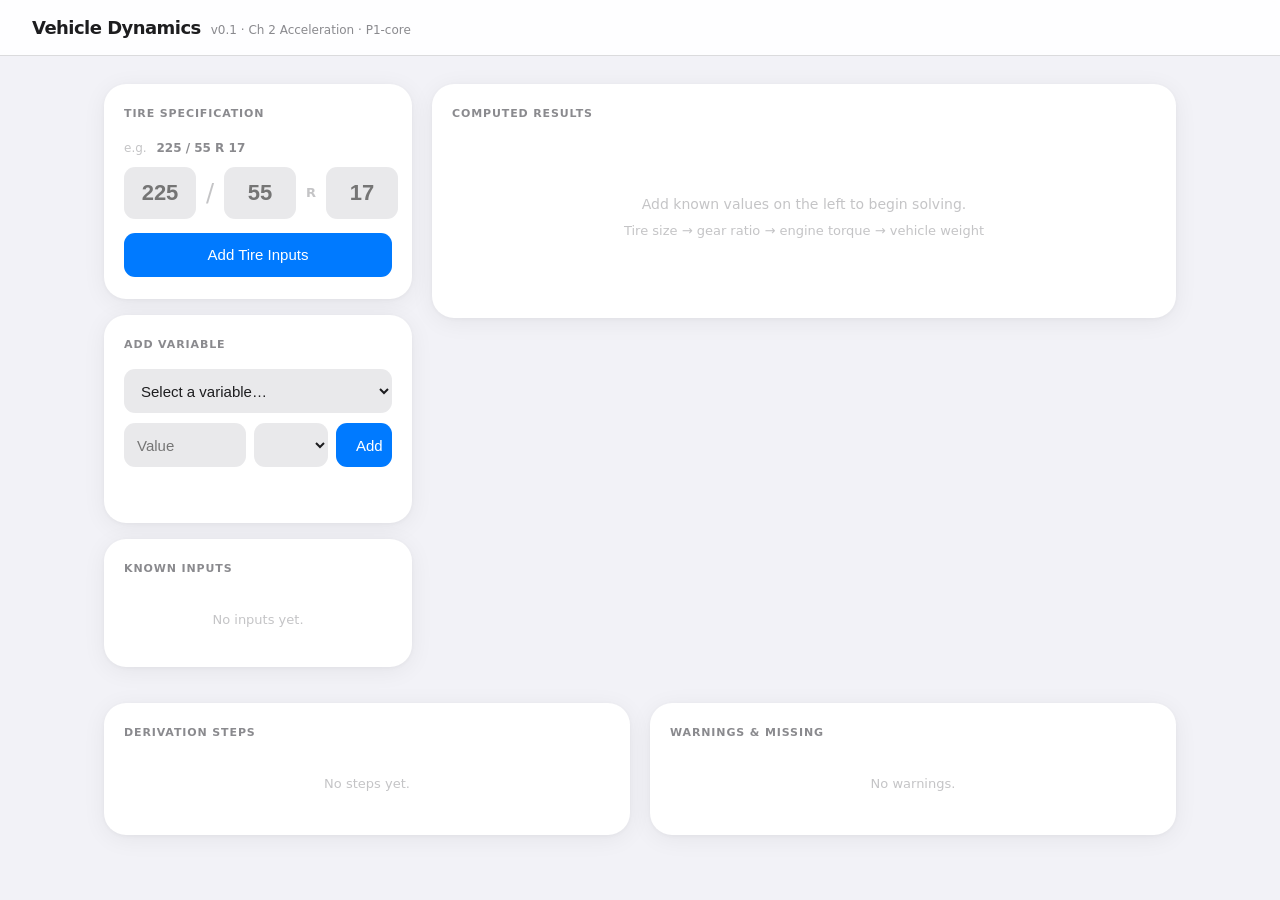
==== commit e00e2be9: "UI: optgroup dropdown, range validation, Apple design polish - Dropdown: optgroup sections (Tire / V" ====
--- a/index.html
+++ b/index.html
@@ -5,274 +5,289 @@
 <meta name="viewport" content="width=device-width, initial-scale=1.0">
 <title>Vehicle Dynamics Calculator · v0.1</title>
 <style>
-/* ── Design tokens ─────────────────────────────────────────────────────────── */
-:root {
-  --bg:           #f2f2f7;
-  --surface:      #ffffff;
-  --fill:         rgba(120,120,128,0.12);
-  --fill-hover:   rgba(120,120,128,0.20);
-  --accent:       #007aff;
-  --accent-bg:    rgba(0,122,255,0.10);
-  --label:        #1d1d1f;
-  --label2:       #6e6e73;
-  --label3:       #aeaeb2;
-  --sep:          #e5e5ea;
-  --green:        #34c759;
-  --orange:       #ff9500;
-  --orange-bg:    rgba(255,149,0,0.10);
-  --red:          #ff3b30;
-  --red-bg:       rgba(255,59,48,0.08);
-  --radius-xl:    20px;
-  --radius-lg:    14px;
-  --radius-md:    10px;
-  --radius-sm:    7px;
-  --shadow:       0 2px 16px rgba(0,0,0,0.07);
-  --shadow-sm:    0 1px 6px rgba(0,0,0,0.05);
-}
-
-/* ── Reset ─────────────────────────────────────────────────────────────────── */
+/* ── Tokens ─────────────────────────────────────────────────────────────────── */
+:root{
+  --bg:#f2f2f7;
+  --surface:#ffffff;
+  --fill:rgba(120,120,128,.16);
+  --fill2:rgba(120,120,128,.09);
+  --accent:#007aff;
+  --accent-bg:rgba(0,122,255,.10);
+  --green:#34c759;
+  --green-bg:rgba(52,199,89,.12);
+  --orange:#ff9500;
+  --orange-bg:rgba(255,149,0,.12);
+  --red:#ff3b30;
+  --red-bg:rgba(255,59,48,.10);
+  --lbl:#1d1d1f;
+  --lbl2:rgba(60,60,67,.60);
+  --lbl3:rgba(60,60,67,.30);
+  --sep:rgba(60,60,67,.18);
+  --r-xl:22px;
+  --r-lg:16px;
+  --r-md:11px;
+  --r-sm:8px;
+  --sh:0 4px 24px rgba(0,0,0,.06),0 1px 4px rgba(0,0,0,.04);
+  --sh-sm:0 2px 12px rgba(0,0,0,.05);
+}
+
+/* ── Reset ──────────────────────────────────────────────────────────────────── */
 *,*::before,*::after{box-sizing:border-box;margin:0;padding:0}
 body{
   font-family:-apple-system,BlinkMacSystemFont,'Segoe UI',system-ui,sans-serif;
-  font-size:15px;line-height:1.5;
-  background:var(--bg);color:var(--label);
-  -webkit-font-smoothing:antialiased;
-}
-
-/* ── Header ────────────────────────────────────────────────────────────────── */
+  font-size:15px;line-height:1.5;background:var(--bg);color:var(--lbl);
+  -webkit-font-smoothing:antialiased;min-height:100vh;
+}
+
+/* ── Header ─────────────────────────────────────────────────────────────────── */
 .hdr{
-  position:sticky;top:0;z-index:100;
-  background:rgba(255,255,255,0.82);
-  backdrop-filter:saturate(180%) blur(20px);
-  -webkit-backdrop-filter:saturate(180%) blur(20px);
+  position:sticky;top:0;z-index:200;height:56px;padding:0 32px;
+  display:flex;align-items:center;justify-content:space-between;
+  background:rgba(255,255,255,.88);
+  backdrop-filter:saturate(180%) blur(24px);
+  -webkit-backdrop-filter:saturate(180%) blur(24px);
   border-bottom:1px solid var(--sep);
-  height:52px;padding:0 28px;
-  display:flex;align-items:center;justify-content:space-between;
-}
-.hdr-left{display:flex;align-items:baseline;gap:10px}
-.hdr-title{font-size:17px;font-weight:600;letter-spacing:-.02em}
-.hdr-sub{font-size:12px;color:var(--label2)}
-
-/* ── Layout ────────────────────────────────────────────────────────────────── */
-.layout{
-  display:grid;grid-template-columns:320px 1fr;
-  gap:20px;max-width:1080px;margin:24px auto;padding:0 20px;
-}
-@media(max-width:740px){
-  .layout{grid-template-columns:1fr;padding:0 14px;margin:16px auto}
-}
-
-/* ── Card ──────────────────────────────────────────────────────────────────── */
+}
+.hdr-brand{display:flex;align-items:baseline;gap:10px}
+.hdr-name{font-size:18px;font-weight:700;letter-spacing:-.03em}
+.hdr-tag{font-size:12px;color:var(--lbl2);font-weight:400}
+
+/* ── Layout ─────────────────────────────────────────────────────────────────── */
+.wrap{max-width:1120px;margin:0 auto;padding:28px 24px 0}
+.cols{display:grid;grid-template-columns:308px 1fr;gap:20px;align-items:start}
+.dtls{display:grid;grid-template-columns:1fr 1fr;gap:20px;padding:20px 24px 40px;max-width:1120px;margin:0 auto}
+@media(max-width:760px){
+  .cols,.dtls{grid-template-columns:1fr}
+  .wrap,.dtls{padding-left:16px;padding-right:16px}
+}
+
+/* ── Card ───────────────────────────────────────────────────────────────────── */
 .card{
-  background:var(--surface);border-radius:var(--radius-xl);
-  box-shadow:var(--shadow);padding:20px;margin-bottom:16px;
-}
-.card-title{
-  font-size:11px;font-weight:700;text-transform:uppercase;
-  letter-spacing:.07em;color:var(--label2);margin-bottom:14px;
+  background:var(--surface);border-radius:var(--r-xl);
+  box-shadow:var(--sh);padding:22px 20px;margin-bottom:16px;
+}
+.card-ttl{
+  font-size:11px;font-weight:700;letter-spacing:.08em;
+  text-transform:uppercase;color:var(--lbl2);margin-bottom:16px;
 }
 
 /* ── Tire code ──────────────────────────────────────────────────────────────── */
-.tire-hint{font-size:12px;color:var(--label3);margin-bottom:8px}
-.tire-row{display:flex;align-items:center;gap:8px;margin-bottom:12px}
-.tire-box{
-  width:68px;height:48px;
-  background:var(--fill);border:none;border-radius:var(--radius-md);
-  font-size:20px;font-weight:500;text-align:center;color:var(--label);
-  outline:none;transition:background .15s;
-  -moz-appearance:textfield;
-}
-.tire-box::-webkit-inner-spin-button{-webkit-appearance:none}
-.tire-box:focus{background:var(--accent-bg)}
-.tire-slash{font-size:22px;font-weight:200;color:var(--label3)}
-.tire-r{font-size:13px;font-weight:600;color:var(--label2);margin-right:-4px}
-
-/* ── Form controls ──────────────────────────────────────────────────────────── */
-select,.finput{
-  height:42px;background:var(--fill);border:none;
-  border-radius:var(--radius-md);padding:0 12px;
-  font-size:14px;color:var(--label);outline:none;width:100%;
-  transition:background .15s;
-}
-select:focus,.finput:focus{background:var(--accent-bg)}
+.tire-hint{font-size:12px;color:var(--lbl3);margin-bottom:10px}
+.tire-hint strong{color:var(--lbl2)}
+.tire-row{display:flex;align-items:center;gap:10px;margin-bottom:14px}
+.tbox{
+  width:72px;height:52px;border:none;border-radius:var(--r-md);
+  background:var(--fill);font-size:22px;font-weight:600;
+  text-align:center;color:var(--lbl);outline:none;
+  transition:background .15s;-moz-appearance:textfield;
+}
+.tbox::-webkit-inner-spin-button{-webkit-appearance:none}
+.tbox:focus{background:var(--accent-bg)}
+.tslash{font-size:24px;font-weight:200;color:var(--lbl3)}
+.tr{font-size:13px;font-weight:600;color:var(--lbl3)}
+
+/* ── Buttons ────────────────────────────────────────────────────────────────── */
+.btn{
+  height:44px;padding:0 20px;border:none;border-radius:var(--r-md);
+  font-size:15px;font-weight:500;cursor:pointer;
+  transition:filter .15s,transform .1s;white-space:nowrap;
+}
+.btn:active{filter:brightness(.9);transform:scale(.98)}
+.btn-blue{background:var(--accent);color:#fff}
+.btn-full{width:100%;display:block}
+
+/* ── Form fields ────────────────────────────────────────────────────────────── */
+.fsel,.finput{
+  height:44px;background:var(--fill);border:none;
+  border-radius:var(--r-md);padding:0 13px;
+  font-size:15px;color:var(--lbl);outline:none;width:100%;
+  transition:background .15s,box-shadow .15s;
+}
+.fsel:focus,.finput:focus{background:var(--accent-bg);box-shadow:0 0 0 3px rgba(0,122,255,.15)}
 .finput{-moz-appearance:textfield}
 .finput::-webkit-inner-spin-button{-webkit-appearance:none}
-
-.add-row{display:grid;grid-template-columns:1fr 78px 60px;gap:8px;margin-top:8px}
-
-/* ── Buttons ────────────────────────────────────────────────────────────────── */
-.btn{
-  height:40px;padding:0 18px;border:none;border-radius:var(--radius-md);
-  font-size:14px;font-weight:500;cursor:pointer;transition:opacity .15s;
-  white-space:nowrap;
-}
-.btn:active{opacity:.75}
-.btn-blue{background:var(--accent);color:#fff}
-.btn-blue:hover{background:#0070eb}
-.btn-block{width:100%;display:block;height:42px}
-
-/* ── Input pills ────────────────────────────────────────────────────────────── */
-.pills{display:flex;flex-direction:column;gap:7px}
-.pill{
+.finput.i-warn{background:var(--red-bg);color:var(--red)}
+.finput.i-warn:focus{box-shadow:0 0 0 3px rgba(255,59,48,.15)}
+.finput.i-ok{background:var(--green-bg)}
+
+/* ── Variable adder ─────────────────────────────────────────────────────────── */
+.vadd-sel{margin-bottom:10px}
+.vadd-row{display:grid;grid-template-columns:1fr 74px 56px;gap:8px}
+.range-hint{
+  font-size:12px;min-height:18px;margin:6px 0 10px;
+  padding:0 2px;transition:color .15s;color:var(--lbl3);
+}
+.range-hint.ok{color:var(--green)}
+.range-hint.warn{color:var(--orange)}
+
+/* ── Input list ─────────────────────────────────────────────────────────────── */
+.ilist{display:flex;flex-direction:column;gap:1px}
+.ipill{
   display:flex;align-items:center;justify-content:space-between;
-  background:var(--fill);border-radius:var(--radius-md);padding:10px 14px;
-}
-.pill-left{display:flex;align-items:center;gap:10px}
-.pill-sym{
-  font-size:16px;font-weight:700;color:var(--accent);
-  min-width:36px;line-height:1.2;
-}
-.pill-sym sub{font-size:.55em;vertical-align:sub}
-.pill-info{}
-.pill-val{font-size:14px;font-weight:500}
-.pill-name{font-size:11px;color:var(--label2);margin-top:1px}
-.pill-rm{
-  width:22px;height:22px;flex-shrink:0;border:none;
-  border-radius:50%;background:var(--label3);color:#fff;
-  font-size:13px;font-weight:700;cursor:pointer;
-  display:flex;align-items:center;justify-content:center;
+  padding:11px 14px;border-radius:var(--r-md);
+  background:var(--fill2);margin-bottom:6px;
   transition:background .15s;
 }
-.pill-rm:hover{background:var(--red)}
-.empty-state{text-align:center;color:var(--label3);font-size:13px;padding:14px 0}
-
-/* ── Results grid ───────────────────────────────────────────────────────────── */
-.rg{display:grid;grid-template-columns:repeat(auto-fill,minmax(170px,1fr));gap:12px}
+.ipill.p-warn{background:var(--red-bg)}
+.pill-l{display:flex;align-items:center;gap:12px}
+.psym{
+  font-size:17px;font-weight:700;color:var(--accent);
+  min-width:34px;line-height:1;
+}
+.psym sub{font-size:.52em;vertical-align:sub}
+.pinfo{}
+.pval{font-size:15px;font-weight:500}
+.pval.v-warn{color:var(--red);font-weight:700}
+.pname{font-size:11px;color:var(--lbl2);margin-top:1px}
+.prm{
+  width:24px;height:24px;flex-shrink:0;border:none;border-radius:50%;
+  background:var(--lbl3);color:#fff;font-size:14px;font-weight:700;
+  cursor:pointer;display:flex;align-items:center;justify-content:center;
+  transition:background .15s;
+}
+.prm:hover{background:var(--red)}
+.empty-h{text-align:center;color:var(--lbl3);font-size:13px;padding:16px 0}
+
+/* ── Result cards ───────────────────────────────────────────────────────────── */
+.rgrid{display:grid;grid-template-columns:repeat(auto-fill,minmax(175px,1fr));gap:14px}
 .rc{
-  background:var(--surface);border-radius:var(--radius-lg);
-  box-shadow:var(--shadow-sm);padding:16px;
-  position:relative;border:1px solid var(--sep);
-  transition:box-shadow .15s;
-}
-.rc:hover{box-shadow:var(--shadow)}
-.rc-sym{font-size:17px;font-weight:700;line-height:1.2;letter-spacing:-.02em}
-.rc-sym sub{font-size:.52em;vertical-align:sub}
-.rc-val{
-  font-size:28px;font-weight:700;letter-spacing:-.04em;
-  margin:6px 0 1px;line-height:1.1;
-}
-.rc-unit{font-size:16px;font-weight:400;color:var(--label2);margin-left:2px}
-.rc-alt{font-size:12px;color:var(--label3);min-height:16px;margin-bottom:8px}
-.rc-name{font-size:11px;color:var(--label2);line-height:1.3}
-.rc-badge{
-  position:absolute;top:12px;right:12px;
-  font-size:9px;font-weight:800;letter-spacing:.04em;
+  background:var(--surface);border-radius:var(--r-lg);
+  box-shadow:var(--sh-sm);padding:18px;position:relative;
+  transition:box-shadow .2s,transform .15s;
+}
+.rc:hover{box-shadow:var(--sh);transform:translateY(-1px)}
+.rcsym{font-size:17px;font-weight:700;line-height:1.2;letter-spacing:-.02em}
+.rcsym sub{font-size:.52em;vertical-align:sub}
+.rcval{
+  font-size:30px;font-weight:700;letter-spacing:-.04em;
+  line-height:1.1;margin:7px 0 2px;
+  font-feature-settings:'tnum';
+}
+.rcunit{font-size:16px;font-weight:400;color:var(--lbl2);margin-left:2px}
+.rcalt{font-size:12px;color:var(--lbl3);min-height:16px;margin-bottom:8px}
+.rcname{font-size:11px;color:var(--lbl2);line-height:1.3}
+.rcbadge{
+  position:absolute;top:14px;right:14px;
+  font-size:9px;font-weight:800;letter-spacing:.05em;
   background:var(--accent-bg);color:var(--accent);
-  border-radius:5px;padding:2px 6px;
+  border-radius:5px;padding:2px 7px;
 }
 .rg-empty{
   grid-column:1/-1;text-align:center;
-  color:var(--label3);font-size:14px;padding:48px 0;line-height:1.8;
-}
-
-/* ── Details strip ──────────────────────────────────────────────────────────── */
-.details{
-  display:grid;grid-template-columns:1fr 1fr;
-  gap:20px;max-width:1080px;margin:0 auto 40px;padding:0 20px;
-}
-@media(max-width:740px){
-  .details{grid-template-columns:1fr;padding:0 14px}
+  color:var(--lbl3);font-size:14px;line-height:1.9;
+  padding:52px 0;
 }
 
 /* ── Steps ──────────────────────────────────────────────────────────────────── */
-.step{display:flex;gap:10px;align-items:flex-start;padding:9px 0;border-bottom:1px solid var(--sep)}
+.step{display:flex;gap:10px;align-items:flex-start;padding:10px 0;border-bottom:1px solid var(--sep)}
 .step:last-child{border-bottom:none}
-.step-fid{
-  font-size:10px;font-weight:800;letter-spacing:.04em;
+.sfid{
+  font-size:9px;font-weight:800;letter-spacing:.06em;
   background:var(--accent-bg);color:var(--accent);
-  border-radius:5px;padding:2px 7px;white-space:nowrap;margin-top:2px;flex-shrink:0;
-}
-.step-txt{font-size:13px;line-height:1.4;color:var(--label)}
-.step-sym{font-weight:700}
-.step-sym sub{font-size:.55em;vertical-align:sub}
+  border-radius:5px;padding:2px 7px;white-space:nowrap;
+  margin-top:3px;flex-shrink:0;
+}
+.stxt{font-size:13px;line-height:1.45;color:var(--lbl)}
+.stxt strong sub{font-size:.55em;vertical-align:sub}
 
 /* ── Notifications ──────────────────────────────────────────────────────────── */
 .notif{
-  display:flex;gap:10px;padding:11px 13px;
-  border-radius:var(--radius-md);font-size:13px;
-  line-height:1.45;margin-bottom:8px;
-}
-.notif-ico{flex-shrink:0;margin-top:-1px;font-style:normal}
-.notif-warn{background:var(--orange-bg);color:#6d3900}
-.notif-info{background:var(--accent-bg);color:#003a8c}
+  display:flex;gap:10px;padding:12px 14px;
+  border-radius:var(--r-md);font-size:13px;
+  line-height:1.5;margin-bottom:8px;
+}
+.nicon{flex-shrink:0;font-size:14px;line-height:1.5}
+.n-warn{background:var(--orange-bg);color:#7d4600}
+.n-info{background:var(--accent-bg);color:#003a8c}
+.notif strong sub{font-size:.55em;vertical-align:sub}
 
 /* ── Missing ────────────────────────────────────────────────────────────────── */
-.sep{border:none;border-top:1px solid var(--sep);margin:12px 0}
-.miss{padding:9px 0;border-bottom:1px solid var(--sep);font-size:13px}
+.msep{border:none;border-top:1px solid var(--sep);margin:12px 0}
+.miss{padding:10px 0;border-bottom:1px solid var(--sep);font-size:13px}
 .miss:last-child{border-bottom:none}
-.miss-top{display:flex;align-items:center;justify-content:space-between;margin-bottom:2px}
-.miss-out{font-weight:700;color:var(--green)}
-.miss-out sub{font-size:.55em;vertical-align:sub}
-.miss-fid{font-size:9px;font-weight:800;background:var(--fill);color:var(--label2);border-radius:5px;padding:2px 6px}
-.miss-need{color:var(--red);font-weight:600}
-.miss-need sub{font-size:.55em;vertical-align:sub}
-.miss-lbl{color:var(--label2)}
+.miss-top{display:flex;align-items:center;justify-content:space-between;margin-bottom:3px}
+.mout{font-weight:700;color:var(--green)}
+.mout sub{font-size:.55em;vertical-align:sub}
+.mfid{font-size:9px;font-weight:800;background:var(--fill);color:var(--lbl2);border-radius:5px;padding:2px 7px;letter-spacing:.04em}
+.mneed{color:var(--red);font-weight:600}
+.mneed sub{font-size:.55em;vertical-align:sub}
+.mlbl{color:var(--lbl2)}
 </style>
 </head>
 <body>
 
 <header class="hdr">
-  <div class="hdr-left">
-    <span class="hdr-title">Vehicle Dynamics</span>
-    <span class="hdr-sub">v0.1 · Ch 2 Acceleration · P1-core</span>
+  <div class="hdr-brand">
+    <span class="hdr-name">Vehicle Dynamics</span>
+    <span class="hdr-tag">v0.1 · Ch 2 Acceleration · P1-core</span>
   </div>
 </header>
 
-<div class="layout">
-  <!-- ── Sidebar ─────────────────────────────────────────────────────────── -->
+<div class="wrap">
+<div class="cols">
+
+  <!-- ── Sidebar ───────────────────────────────────────────────────────── -->
   <aside>
+    <!-- Tire code -->
     <div class="card">
-      <div class="card-title">Tire Code</div>
+      <div class="card-ttl">Tire Specification</div>
       <p class="tire-hint">e.g. &ensp;<strong>225 / 55 R 17</strong></p>
       <div class="tire-row">
-        <input class="tire-box" type="number" id="tc-width" placeholder="225">
-        <span class="tire-slash">/</span>
-        <input class="tire-box" type="number" id="tc-aspect" placeholder="55">
-        <span class="tire-r">R</span>
-        <input class="tire-box" type="number" id="tc-rim" placeholder="17">
+        <input class="tbox" type="number" id="tc-w" placeholder="225">
+        <span class="tslash">/</span>
+        <input class="tbox" type="number" id="tc-a" placeholder="55">
+        <span class="tr">R</span>
+        <input class="tbox" type="number" id="tc-r" placeholder="17">
       </div>
-      <button class="btn btn-blue btn-block" onclick="parseTireCode()">Add Tire Inputs</button>
+      <button class="btn btn-blue btn-full" onclick="parseTireCode()">Add Tire Inputs</button>
     </div>
 
+    <!-- Add variable -->
     <div class="card">
-      <div class="card-title">Add Variable</div>
-      <select id="var-select" onchange="onVarSelect()"></select>
-      <div class="add-row">
-        <input class="finput" type="number" id="var-value" placeholder="value" step="any">
-        <select id="unit-select"></select>
+      <div class="card-ttl">Add Variable</div>
+      <div class="vadd-sel">
+        <select class="fsel" id="var-sel" onchange="onVarSel()"></select>
+      </div>
+      <div class="vadd-row">
+        <input class="finput" type="number" id="var-val" placeholder="Value" step="any" oninput="onValChange()">
+        <select class="fsel" id="unit-sel" onchange="onValChange()"></select>
         <button class="btn btn-blue" onclick="addInput()">Add</button>
       </div>
+      <div class="range-hint" id="rhint"></div>
     </div>
 
+    <!-- Inputs list -->
     <div class="card">
-      <div class="card-title">Known Inputs</div>
-      <div id="inputs-list"><div class="empty-state">No inputs yet.</div></div>
+      <div class="card-ttl">Known Inputs</div>
+      <div id="ilist"><div class="empty-h">No inputs yet.</div></div>
     </div>
   </aside>
 
-  <!-- ── Results ────────────────────────────────────────────────────────── -->
+  <!-- ── Results ───────────────────────────────────────────────────────── -->
   <main>
     <div class="card">
-      <div class="card-title">Computed Results</div>
-      <div class="rg" id="results-content">
+      <div class="card-ttl">Computed Results</div>
+      <div class="rgrid" id="rgrid">
         <div class="rg-empty">
-          Add known values on the left to begin.<br>
-          <span style="font-size:12px">Tire size → gear ratio → engine torque → vehicle weight</span>
+          Add known values on the left to begin solving.<br>
+          <span style="font-size:13px;color:var(--lbl3)">Tire size → gear ratio → engine torque → vehicle weight</span>
         </div>
       </div>
     </div>
   </main>
-</div>
-
-<div class="details">
+
+</div><!-- .cols -->
+</div><!-- .wrap -->
+
+<div class="dtls">
   <div class="card" style="margin-bottom:0">
-    <div class="card-title">Derivation Steps</div>
-    <div id="steps-content"><div class="empty-state">No steps yet.</div></div>
+    <div class="card-ttl">Derivation Steps</div>
+    <div id="steps"><div class="empty-h">No steps yet.</div></div>
   </div>
   <div class="card" style="margin-bottom:0">
-    <div class="card-title">Warnings &amp; Missing</div>
-    <div id="warn-content"></div>
-    <div id="miss-content"></div>
+    <div class="card-ttl">Warnings &amp; Missing</div>
+    <div id="warns"></div>
+    <div id="misses"></div>
   </div>
 </div>
 
@@ -280,15 +295,14 @@
 // ─── Constants ────────────────────────────────────────────────────────────────
 const G = 9.80665;
 
-// ─── Symbol renderer ──────────────────────────────────────────────────────────
-// Converts "η_tf" → "η<sub>tf</sub>", "r_w" → "r<sub>w</sub>", "V" → "V"
-function sym(s) {
-  return s.replace(/^([^_]+)_(.+)$/, '$1<sub>$2</sub>');
+// ─── Symbol renderer (HTML) ───────────────────────────────────────────────────
+function sym(s){
+  return s.replace(/^([^_]+)_(.+)$/,'$1<sub>$2</sub>');
 }
 
 // ─── Unit converters ─────────────────────────────────────────────────────────
-function toSI(v, u) {
-  switch(u) {
+function toSI(v,u){
+  switch(u){
     case 'm':return v; case 'in':return v*.0254; case 'ft':return v*.3048; case 'mm':return v/1000;
     case 'N':return v; case 'lb':return v*4.44822;
     case 'm/s':return v; case 'mph':return v*.44704; case 'ft/s':return v*.3048;
@@ -298,11 +312,11 @@
     case 'm/s²':return v; case 'ft/s²':return v*.3048; case 'g':return v*G;
     case 'rad':return v; case 'deg':return v*Math.PI/180;
     case '% grade':return Math.atan(v/100);
-    default:return v; // mm_nat, %_nat, in_nat → stored as-is
-  }
-}
-function fromSI(v, u) {
-  switch(u) {
+    default:return v; // mm_nat, %_nat, in_nat stored as-is
+  }
+}
+function fromSI(v,u){
+  switch(u){
     case 'm':return v; case 'in':return v/.0254; case 'ft':return v/.3048; case 'mm':return v*1000;
     case 'N':return v; case 'lb':return v/4.44822;
     case 'm/s':return v; case 'mph':return v/.44704; case 'ft/s':return v/.3048;
@@ -315,7 +329,7 @@
     default:return v;
   }
 }
-function fmt(v) {
+function fmt(v){
   if(!isFinite(v)) return 'N/A';
   const a=Math.abs(v);
   if(a===0) return '0';
@@ -323,300 +337,359 @@
   if(a<1) return v.toPrecision(4);
   return parseFloat(v.toFixed(3)).toString();
 }
+// Rounded formatter for range hints (fewer sig figs, no trailing noise)
+function fmtR(v){
+  if(!isFinite(v)) return 'N/A';
+  const a=Math.abs(v);
+  if(a===0) return '0';
+  if(a<.001||a>=1e6) return v.toExponential(2);
+  return parseFloat(v.toPrecision(3)).toString();
+}
 
 // ─── Variables ────────────────────────────────────────────────────────────────
-const VARS = {
-  V221:{id:'V221',sym:'width', name:'Tire Section Width',
-        input:[['mm_nat','mm']],   disp:[['mm_nat','mm']],   range:[155,335]},
-  V222:{id:'V222',sym:'aspect',name:'Tire Aspect Ratio',
-        input:[['%_nat','%']],    disp:[['%_nat','%']],     range:[30,80]},
-  V223:{id:'V223',sym:'rim',   name:'Rim Diameter',
-        input:[['in_nat','in']],  disp:[['in_nat','in']],   range:[14,22]},
-  V009:{id:'V009',sym:'r_w',   name:'Tire Nominal Radius',
+const VARS={
+  V221:{id:'V221',sym:'width', name:'Section Width',
+        input:[['mm_nat','mm']], disp:[['mm_nat','mm']], range:[155,335]},
+  V222:{id:'V222',sym:'aspect',name:'Aspect Ratio',
+        input:[['%_nat','%']], disp:[['%_nat','%']], range:[30,80]},
+  V223:{id:'V223',sym:'rim',  name:'Rim Diameter',
+        input:[['in_nat','in']], disp:[['in_nat','in']], range:[14,22]},
+  V009:{id:'V009',sym:'r_w',  name:'Tire Nominal Radius',
         input:[['in','in'],['m','m']], disp:[['in','in'],['m','m']], range:[.254,.457]},
-  V202:{id:'V202',sym:'N_tf',  name:'Overall Gear Ratio',
-        input:[['—','(ratio)']],  disp:[['—','']],          range:[2.5,20]},
-  V204:{id:'V204',sym:'ω_e',   name:'Engine Speed',
+  V202:{id:'V202',sym:'N_tf', name:'Overall Gear Ratio',
+        input:[['—','(ratio)']], disp:[['—','']], range:[2.5,20]},
+  V204:{id:'V204',sym:'ω_e',  name:'Engine Speed',
         input:[['RPM','RPM'],['rad/s','rad/s']], disp:[['RPM','RPM'],['rad/s','rad/s']], range:[62.8,837.8]},
-  V010:{id:'V010',sym:'V',     name:'Vehicle Speed',
+  V010:{id:'V010',sym:'V',    name:'Vehicle Speed',
         input:[['mph','mph'],['m/s','m/s']], disp:[['mph','mph'],['m/s','m/s']], range:[0,67.1]},
-  V201:{id:'V201',sym:'T_e',   name:'Engine Torque',
+  V201:{id:'V201',sym:'T_e',  name:'Engine Torque',
         input:[['ft·lb','ft·lb'],['N·m','N·m']], disp:[['ft·lb','ft·lb'],['N·m','N·m']], range:[67.8,1356]},
-  V203:{id:'V203',sym:'η_tf',  name:'Drivetrain Efficiency',
-        input:[['—','(0 – 1)']],  disp:[['—','']],          range:[.82,.97]},
-  V206:{id:'V206',sym:'P',     name:'Engine Power',
+  V203:{id:'V203',sym:'η_tf', name:'Drivetrain Efficiency',
+        input:[['—','(0 – 1)']], disp:[['—','']], range:[.82,.97]},
+  V206:{id:'V206',sym:'P',    name:'Engine Power',
         input:[['hp','hp'],['kW','kW'],['W','W']], disp:[['hp','hp'],['kW','kW']], range:[37300,746000]},
-  V207:{id:'V207',sym:'M_f',   name:'Mass Factor',
-        input:[['—','(ratio)']],  disp:[['—','']],          range:[1.05,1.5]},
-  V209:{id:'V209',sym:'F_x',   name:'Tractive Force (engine-limited)',
+  V207:{id:'V207',sym:'M_f',  name:'Mass Factor',
+        input:[['—','(ratio)']], disp:[['—','']], range:[1.05,1.5]},
+  V209:{id:'V209',sym:'F_x',  name:'Tractive Force (engine-limited)',
         input:[['lb','lb'],['N','N']], disp:[['lb','lb'],['N','N']], range:[0,44482]},
-  V001:{id:'V001',sym:'W',     name:'Vehicle Weight',
+  V001:{id:'V001',sym:'W',    name:'Vehicle Weight',
         input:[['lb','lb'],['N','N']], disp:[['lb','lb'],['N','N']], range:[6672,35584]},
-  V011:{id:'V011',sym:'D_A',   name:'Aero Drag',
+  V011:{id:'V011',sym:'D_A',  name:'Aerodynamic Drag',
         input:[['lb','lb'],['N','N']], disp:[['lb','lb'],['N','N']], range:[0,1335]},
-  V012:{id:'V012',sym:'R_x',   name:'Rolling Resistance',
+  V012:{id:'V012',sym:'R_x',  name:'Rolling Resistance',
         input:[['lb','lb'],['N','N']], disp:[['lb','lb'],['N','N']], range:[0,445]},
-  V013:{id:'V013',sym:'θ',     name:'Road Grade Angle',
+  V013:{id:'V013',sym:'θ',    name:'Road Grade Angle',
         input:[['% grade','% grade'],['deg','deg']], disp:[['% grade','% grade'],['deg','deg']], range:[-.149,.149]},
-  V101:{id:'V101',sym:'R_hx',  name:'Hitch Force (horizontal)',
+  V101:{id:'V101',sym:'R_hx', name:'Hitch Force (horizontal)',
         input:[['lb','lb'],['N','N']], disp:[['lb','lb'],['N','N']], range:[0,22241]},
-  V007:{id:'V007',sym:'a_x',   name:'Longitudinal Acceleration',
+  V007:{id:'V007',sym:'a_x',  name:'Longitudinal Acceleration',
         input:[['g','g'],['m/s²','m/s²']], disp:[['g','g'],['m/s²','m/s²'],['ft/s²','ft/s²']], range:[-11.77,4.9]},
 };
 
-const VAR_ORDER = [
-  'V221','V222','V223','V001','V009',
-  'V201','V202','V203','V204','V206',
-  'V010','V011','V012','V013','V101',
-  'V207','V209','V007',
+// Dropdown groups — clean English names, no raw symbols
+const GROUPS=[
+  {label:'Tire Specification',
+   vars:[{id:'V221',label:'Section Width'},
+         {id:'V222',label:'Aspect Ratio'},
+         {id:'V223',label:'Rim Diameter'}]},
+  {label:'Vehicle',
+   vars:[{id:'V001',label:'Vehicle Weight'},
+         {id:'V009',label:'Tire Radius (direct input)'},
+         {id:'V010',label:'Vehicle Speed'}]},
+  {label:'Engine & Drivetrain',
+   vars:[{id:'V201',label:'Engine Torque'},
+         {id:'V202',label:'Total Gear Ratio'},
+         {id:'V203',label:'Drivetrain Efficiency'},
+         {id:'V204',label:'Engine Speed'},
+         {id:'V206',label:'Engine Power'}]},
+  {label:'Road Conditions (optional)',
+   vars:[{id:'V011',label:'Aerodynamic Drag'},
+         {id:'V012',label:'Rolling Resistance'},
+         {id:'V013',label:'Road Grade Angle'},
+         {id:'V101',label:'Hitch Force'}]},
+  {label:'Computed (can also be set directly)',
+   vars:[{id:'V209',label:'Tractive Force'},
+         {id:'V207',label:'Mass Factor'},
+         {id:'V007',label:'Longitudinal Acceleration'}]},
 ];
 
 // ─── Formulas ─────────────────────────────────────────────────────────────────
-const FORMULAS = [
-  { id:'F201', name:'Tire Spec → Nominal Radius',
-    req:['V221','V222','V223'], out:['V009'],
-    go(k){ return { V009:(k.V221.si*k.V222.si/100/1000)+(k.V223.si*.0254/2) }; }
-  },
-  { id:'F202', name:'Vehicle Speed from Engine Speed',
-    req:['V009','V204','V202'], out:['V010'],
-    go(k){ return { V010:k.V009.si*k.V204.si/k.V202.si }; }
-  },
-  { id:'F203', name:'Engine Speed from Vehicle Speed',
-    req:['V010','V202','V009'], out:['V204'],
-    go(k){ return { V204:k.V010.si*k.V202.si/k.V009.si }; }
-  },
-  { id:'F204', name:'Engine Power',
-    req:['V201','V204'], out:['V206'],
-    go(k){ return { V206:k.V201.si*k.V204.si }; }
-  },
-  { id:'F205', name:'Tractive Force (engine-limited)',
-    req:['V201','V202','V203','V009'], out:['V209'],
-    go(k){ return { V209:k.V201.si*k.V202.si*k.V203.si/k.V009.si }; }
-  },
-  { id:'F206', name:'Mass Factor',
-    req:['V202'], out:['V207'],
-    go(k){ const n=k.V202.si; return { V207:1+.04*n+.0025*n*n }; }
-  },
-  { id:'F207', name:'Acceleration (engine-limited)',
-    req:['V209','V207','V001'], opt:['V011','V012','V013','V101'], out:['V007'],
-    go(k){
-      const Fx=k.V209.si, Mf=k.V207.si, W=k.V001.si;
-      const DA=k.V011?.si??0, Rx=k.V012?.si??0, th=k.V013?.si??0, Rh=k.V101?.si??0;
-      return { V007:(Fx-DA-Rx-W*Math.sin(th)-Rh)/(Mf*(W/G)) };
-    }
-  },
-  { id:'F208', name:'Acceleration (constant power, ideal)',
-    req:['V206','V010','V001'], out:['V007'],
-    go(k){
-      const V=k.V010.si; if(V<=0) return null;
-      return { V007:k.V206.si/((k.V001.si/G)*V) };
-    }
-  },
+const FORMULAS=[
+  {id:'F201',name:'Tire Spec → Nominal Radius',
+   req:['V221','V222','V223'],out:['V009'],
+   go(k){return{V009:(k.V221.si*k.V222.si/100/1000)+(k.V223.si*.0254/2)};}},
+  {id:'F202',name:'Vehicle Speed from Engine Speed',
+   req:['V009','V204','V202'],out:['V010'],
+   go(k){return{V010:k.V009.si*k.V204.si/k.V202.si};}},
+  {id:'F203',name:'Engine Speed from Vehicle Speed',
+   req:['V010','V202','V009'],out:['V204'],
+   go(k){return{V204:k.V010.si*k.V202.si/k.V009.si};}},
+  {id:'F204',name:'Engine Power',
+   req:['V201','V204'],out:['V206'],
+   go(k){return{V206:k.V201.si*k.V204.si};}},
+  {id:'F205',name:'Tractive Force (engine-limited)',
+   req:['V201','V202','V203','V009'],out:['V209'],
+   go(k){return{V209:k.V201.si*k.V202.si*k.V203.si/k.V009.si};}},
+  {id:'F206',name:'Mass Factor',
+   req:['V202'],out:['V207'],
+   go(k){const n=k.V202.si;return{V207:1+.04*n+.0025*n*n};}},
+  {id:'F207',name:'Acceleration (engine-limited)',
+   req:['V209','V207','V001'],opt:['V011','V012','V013','V101'],out:['V007'],
+   go(k){
+     const Fx=k.V209.si,Mf=k.V207.si,W=k.V001.si;
+     const DA=k.V011?.si??0,Rx=k.V012?.si??0,th=k.V013?.si??0,Rh=k.V101?.si??0;
+     return{V007:(Fx-DA-Rx-W*Math.sin(th)-Rh)/(Mf*(W/G))};
+   }},
+  {id:'F208',name:'Acceleration (constant power, ideal)',
+   req:['V206','V010','V001'],out:['V007'],
+   go(k){
+     const V=k.V010.si;if(V<=0)return null;
+     return{V007:k.V206.si/((k.V001.si/G)*V)};
+   }},
 ];
 
+// ─── Range helpers ────────────────────────────────────────────────────────────
+function varRange(id){
+  const d=VARS[id];if(!d?.range)return null;
+  const[mn,mx]=d.range;
+  const[pu0]=d.disp[0];
+  const u=pu0==='mm_nat'?'mm':pu0==='%_nat'?'%':pu0==='in_nat'?'in':pu0;
+  return{mn,mx,u,mnD:fmtR(fromSI(mn,u)),mxD:fmtR(fromSI(mx,u))};
+}
+function inRange(id,si){
+  const d=VARS[id];if(!d?.range)return true;
+  return si>=d.range[0]&&si<=d.range[1];
+}
+
 // ─── Solver ───────────────────────────────────────────────────────────────────
-function solve(inputs) {
-  const known = {};
-  for(const [id,e] of Object.entries(inputs))
-    known[id]={ si:e.si, source:'user', dv:e.dv, du:e.du };
-
-  const steps=[], warnings=[], seen=new Set();
-
+function solve(inputs){
+  const known={};
+  for(const[id,e]of Object.entries(inputs))
+    known[id]={si:e.si,source:'user',dv:e.dv,du:e.du};
+
+  const steps=[],warnings=[],seen=new Set();
   let changed=true;
-  while(changed) {
+  while(changed){
     changed=false;
-    for(const f of FORMULAS) {
-      if(!f.req.every(id=>id in known)) continue;
-      let res; try{ res=f.go(known); }catch(e){ continue; }
-      if(!res) continue;
-      for(const [id,si] of Object.entries(res)) {
-        if(!isFinite(si)) continue;
-        if(id in known) {
-          if(known[id].source!==f.id) {
+    for(const f of FORMULAS){
+      if(!f.req.every(id=>id in known))continue;
+      let res;try{res=f.go(known);}catch(e){continue;}
+      if(!res)continue;
+      for(const[id,si]of Object.entries(res)){
+        if(!isFinite(si))continue;
+        if(id in known){
+          if(known[id].source!==f.id){
             const k=`${id}|${known[id].source}|${f.id}`;
-            if(!seen.has(k)) {
+            if(!seen.has(k)){
               seen.add(k);
-              const ex=known[id].si, diff=Math.abs(si-ex)/(Math.abs(ex)+1e-12);
-              if(diff>.001) warnings.push({type:'conflict',varId:id,f1:known[id].source,v1:ex,f2:f.id,v2:si,pct:(diff*100).toFixed(1)});
+              const ex=known[id].si,diff=Math.abs(si-ex)/(Math.abs(ex)+1e-12);
+              if(diff>.001)warnings.push({type:'conflict',varId:id,f1:known[id].source,v1:ex,f2:f.id,v2:si,pct:(diff*100).toFixed(1)});
             }
           }
-        } else {
-          known[id]={ si, source:f.id };
-          steps.push({ fid:f.id, fname:f.name, varId:id });
+        }else{
+          known[id]={si,source:f.id};
+          steps.push({fid:f.id,fname:f.name,varId:id});
           changed=true;
         }
       }
     }
   }
 
-  // Range checks
-  for(const [id,e] of Object.entries(known)) {
-    const d=VARS[id]; if(!d?.range) continue;
-    const [mn,mx]=d.range;
-    if(e.si<mn||e.si>mx) warnings.push({type:e.source==='user'?'range_in':'range_out', varId:id});
+  // Range checks on computed values
+  for(const[id,e]of Object.entries(known)){
+    if(e.source==='user')continue;
+    const d=VARS[id];if(!d?.range)continue;
+    if(!inRange(id,e.si))warnings.push({type:'range_out',varId:id});
   }
 
   // Missing (partially satisfied formulas)
   const missing=[];
-  for(const f of FORMULAS) {
+  for(const f of FORMULAS){
     const need=f.req.filter(id=>!(id in known));
-    if(need.length>0 && need.length<f.req.length)
+    if(need.length>0&&need.length<f.req.length)
       missing.push({fid:f.id,fname:f.name,out:f.out,need});
   }
-
-  return {known,steps,warnings,missing};
+  return{known,steps,warnings,missing};
 }
 
 // ─── State ────────────────────────────────────────────────────────────────────
-const state={inputs:{}};
+const ST={inputs:{}};
 
 // ─── Populate dropdown ────────────────────────────────────────────────────────
-function populateVarSelect() {
-  const el=document.getElementById('var-select');
+function populateVarSel(){
+  const el=document.getElementById('var-sel');
   const blank=document.createElement('option');
-  blank.value=''; blank.textContent='— select variable —'; el.appendChild(blank);
-  for(const id of VAR_ORDER) {
-    const d=VARS[id]; if(!d) continue;
-    const o=document.createElement('option');
-    o.value=id; o.textContent=`${d.sym} · ${d.name}`; el.appendChild(o);
-  }
-}
-function onVarSelect() {
-  const id=document.getElementById('var-select').value;
-  const us=document.getElementById('unit-select'); us.innerHTML='';
-  if(!id||!VARS[id]) return;
-  for(const [u,lbl] of VARS[id].input) {
-    const o=document.createElement('option'); o.value=u; o.textContent=lbl||u; us.appendChild(o);
+  blank.value='';blank.textContent='Select a variable…';el.appendChild(blank);
+  for(const g of GROUPS){
+    const og=document.createElement('optgroup');
+    og.label=g.label;
+    for(const{id,label}of g.vars){
+      const o=document.createElement('option');
+      o.value=id;o.textContent=label;og.appendChild(o);
+    }
+    el.appendChild(og);
+  }
+}
+
+function onVarSel(){
+  const id=document.getElementById('var-sel').value;
+  const us=document.getElementById('unit-sel');
+  const hi=document.getElementById('rhint');
+  const fi=document.getElementById('var-val');
+  us.innerHTML='';fi.value='';fi.className='finput';hi.textContent='';hi.className='range-hint';
+  if(!id||!VARS[id])return;
+  for(const[u,lbl]of VARS[id].input){
+    const o=document.createElement('option');o.value=u;o.textContent=lbl||u;us.appendChild(o);
+  }
+  const r=varRange(id);
+  if(r){hi.textContent=`Typical range: ${r.mnD} – ${r.mxD} ${r.u}`;hi.className='range-hint';}
+}
+
+function onValChange(){
+  const id=document.getElementById('var-sel').value;
+  const raw=parseFloat(document.getElementById('var-val').value);
+  const unit=document.getElementById('unit-sel').value;
+  const hi=document.getElementById('rhint');
+  const fi=document.getElementById('var-val');
+  if(!id||!VARS[id]){return;}
+  const r=varRange(id);
+  if(!r){hi.textContent='';return;}
+  if(isNaN(raw)){
+    hi.textContent=`Typical range: ${r.mnD} – ${r.mxD} ${r.u}`;
+    hi.className='range-hint';fi.className='finput';return;
+  }
+  const si=toSI(raw,unit);
+  if(inRange(id,si)){
+    hi.textContent='✓ Within typical range';
+    hi.className='range-hint ok';fi.className='finput i-ok';
+  }else{
+    hi.textContent=`⚠ Out of typical range (${r.mnD} – ${r.mxD} ${r.u})`;
+    hi.className='range-hint warn';fi.className='finput i-warn';
   }
 }
 
 // ─── Add / Remove ─────────────────────────────────────────────────────────────
-function addInputEntry(varId, raw, unit) {
-  const si=toSI(raw,unit); if(!isFinite(si)){alert('Invalid value');return false;}
-  const du = unit==='mm_nat'?'mm':unit==='%_nat'?'%':unit==='in_nat'?'in':unit;
-  state.inputs[varId]={si,dv:raw,du}; render(); return true;
-}
-function addInput() {
-  const id=document.getElementById('var-select').value;
-  const v=parseFloat(document.getElementById('var-value').value);
-  const u=document.getElementById('unit-select').value;
+function addInputEntry(varId,raw,unit){
+  const si=toSI(raw,unit);if(!isFinite(si)){alert('Invalid value');return false;}
+  const du=unit==='mm_nat'?'mm':unit==='%_nat'?'%':unit==='in_nat'?'in':unit;
+  ST.inputs[varId]={si,dv:raw,du};render();return true;
+}
+function addInput(){
+  const id=document.getElementById('var-sel').value;
+  const v=parseFloat(document.getElementById('var-val').value);
+  const u=document.getElementById('unit-sel').value;
   if(!id){alert('Select a variable');return;}
   if(isNaN(v)){alert('Enter a number');return;}
-  if(addInputEntry(id,v,u)) document.getElementById('var-value').value='';
-}
-function parseTireCode() {
-  const w=parseFloat(document.getElementById('tc-width').value);
-  const a=parseFloat(document.getElementById('tc-aspect').value);
-  const r=parseFloat(document.getElementById('tc-rim').value);
+  if(addInputEntry(id,v,u)){
+    document.getElementById('var-val').value='';
+    document.getElementById('rhint').textContent='';
+    document.getElementById('rhint').className='range-hint';
+    document.getElementById('var-val').className='finput';
+  }
+}
+function parseTireCode(){
+  const w=parseFloat(document.getElementById('tc-w').value);
+  const a=parseFloat(document.getElementById('tc-a').value);
+  const r=parseFloat(document.getElementById('tc-r').value);
   if(isNaN(w)||isNaN(a)||isNaN(r)){alert('Fill in all three tire fields');return;}
-  addInputEntry('V221',w,'mm_nat');
-  addInputEntry('V222',a,'%_nat');
-  addInputEntry('V223',r,'in_nat');
-}
-function removeInput(id){ delete state.inputs[id]; render(); }
+  addInputEntry('V221',w,'mm_nat');addInputEntry('V222',a,'%_nat');addInputEntry('V223',r,'in_nat');
+}
+function removeInput(id){delete ST.inputs[id];render();}
 
 // ─── Render ───────────────────────────────────────────────────────────────────
-function render() {
+function render(){
   renderInputs();
-  const {known,steps,warnings,missing}=solve(state.inputs);
-  renderResults(known);
-  renderSteps(steps);
-  renderWarnings(warnings,missing);
-}
-
-function renderInputs() {
-  const el=document.getElementById('inputs-list');
-  const ents=Object.entries(state.inputs);
-  if(!ents.length){ el.innerHTML='<div class="empty-state">No inputs yet.</div>'; return; }
-  el.innerHTML=`<div class="pills">`+ents.map(([id,e])=>{
+  const{known,steps,warnings,missing}=solve(ST.inputs);
+  renderResults(known);renderSteps(steps);renderWarn(warnings,missing);
+}
+
+function renderInputs(){
+  const el=document.getElementById('ilist');
+  const ents=Object.entries(ST.inputs);
+  if(!ents.length){el.innerHTML='<div class="empty-h">No inputs yet.</div>';return;}
+  el.innerHTML=ents.map(([id,e])=>{
     const d=VARS[id];
-    return `<div class="pill">
-      <div class="pill-left">
-        <span class="pill-sym">${sym(d?.sym||id)}</span>
-        <div class="pill-info">
-          <div class="pill-val">${fmt(e.dv)} ${e.du}</div>
-          <div class="pill-name">${d?.name||id}</div>
+    const bad=!inRange(id,e.si);
+    return`<div class="ipill${bad?' p-warn':''}">
+      <div class="pill-l">
+        <span class="psym">${sym(d?.sym||id)}</span>
+        <div class="pinfo">
+          <div class="pval${bad?' v-warn':''}">${fmt(e.dv)} ${e.du}</div>
+          <div class="pname">${d?.name||id}</div>
         </div>
       </div>
-      <button class="pill-rm" onclick="removeInput('${id}')" title="Remove">×</button>
+      <button class="prm" onclick="removeInput('${id}')" title="Remove">×</button>
     </div>`;
-  }).join('')+`</div>`;
-}
-
-function renderResults(known) {
-  const el=document.getElementById('results-content');
-  const computed=Object.entries(known).filter(([,e])=>e.source!=='user');
-  if(!computed.length){
-    el.innerHTML=`<div class="rg-empty">Add known values on the left to begin.<br><span style="font-size:12px">Tire size → gear ratio → engine torque → vehicle weight</span></div>`;
+  }).join('');
+}
+
+function renderResults(known){
+  const el=document.getElementById('rgrid');
+  const comp=Object.entries(known).filter(([,e])=>e.source!=='user');
+  if(!comp.length){
+    el.innerHTML=`<div class="rg-empty">Add known values on the left to begin solving.<br><span style="font-size:13px;color:var(--lbl3)">Tire size → gear ratio → engine torque → vehicle weight</span></div>`;
     return;
   }
-  el.innerHTML=computed.map(([id,e])=>{
-    const d=VARS[id]; if(!d) return '';
-    const [pu0,pl0]=d.disp[0];
+  el.innerHTML=comp.map(([id,e])=>{
+    const d=VARS[id];if(!d)return'';
+    const[pu0,pl0]=d.disp[0];
     const pu=pu0==='mm_nat'?'mm':pu0==='%_nat'?'%':pu0==='in_nat'?'in':pu0;
     const pv=fmt(fromSI(e.si,pu));
     const alts=d.disp.slice(1).map(([u,l])=>{
       const uc=u==='mm_nat'?'mm':u==='%_nat'?'%':u==='in_nat'?'in':u;
-      return `${fmt(fromSI(e.si,uc))} ${l}`;
+      return`${fmt(fromSI(e.si,uc))} ${l}`;
     }).join(' · ');
-    return `<div class="rc">
-      <span class="rc-badge">${e.source}</span>
-      <div class="rc-sym">${sym(d.sym)}</div>
-      <div class="rc-val">${pv}<span class="rc-unit">${pu!=='—'?pu:''}</span></div>
-      <div class="rc-alt">${alts}</div>
-      <div class="rc-name">${d.name}</div>
+    return`<div class="rc">
+      <span class="rcbadge">${e.source}</span>
+      <div class="rcsym">${sym(d.sym)}</div>
+      <div class="rcval">${pv}<span class="rcunit">${pu!=='—'?pu:''}</span></div>
+      <div class="rcalt">${alts}</div>
+      <div class="rcname">${d.name}</div>
     </div>`;
   }).join('');
 }
 
-function renderSteps(steps) {
-  const el=document.getElementById('steps-content');
-  if(!steps.length){ el.innerHTML='<div class="empty-state">No steps yet.</div>'; return; }
+function renderSteps(steps){
+  const el=document.getElementById('steps');
+  if(!steps.length){el.innerHTML='<div class="empty-h">No steps yet.</div>';return;}
   el.innerHTML=steps.map(s=>{
     const d=VARS[s.varId];
-    return `<div class="step">
-      <span class="step-fid">${s.fid}</span>
-      <span class="step-txt">computed <span class="step-sym">${sym(d?.sym||s.varId)}</span> — ${s.fname}</span>
+    return`<div class="step">
+      <span class="sfid">${s.fid}</span>
+      <span class="stxt">computed <strong>${sym(d?.sym||s.varId)}</strong> — ${s.fname}</span>
     </div>`;
   }).join('');
 }
 
-function renderWarnings(warnings,missing) {
-  const wEl=document.getElementById('warn-content');
-  const mEl=document.getElementById('miss-content');
-
-  // Warnings
+function renderWarn(warnings,missing){
+  const wEl=document.getElementById('warns');
+  const mEl=document.getElementById('misses');
   let wh='';
-  for(const w of warnings) {
-    const d=VARS[w.varId]; const s=d?sym(d.sym):w.varId;
+  for(const w of warnings){
+    const d=VARS[w.varId];const s=d?sym(d.sym):w.varId;
     if(w.type==='conflict')
-      wh+=`<div class="notif notif-warn"><span class="notif-ico">⚠</span>
-        <span><strong>${s}</strong> — ${w.f1} gives ${fmt(w.v1)}, ${w.f2} gives ${fmt(w.v2)} <em>(${w.pct}% difference)</em>.
-        These two formulas model different scenarios.</span></div>`;
-    else if(w.type==='range_in')
-      wh+=`<div class="notif notif-warn"><span class="notif-ico">⚠</span>
-        <span><strong>${s}</strong> is outside the expected engineering range — verify the unit and value.</span></div>`;
+      wh+=`<div class="notif n-warn"><span class="nicon">⚠</span><span>
+        <strong>${s}</strong> — ${w.f1} gives ${fmt(w.v1)}, ${w.f2} gives ${fmt(w.v2)} <em>(${w.pct}% difference)</em>.
+        The two formulas model different physical scenarios.</span></div>`;
     else if(w.type==='range_out')
-      wh+=`<div class="notif notif-info"><span class="notif-ico">ℹ</span>
-        <span>Computed <strong>${s}</strong> is outside the typical range — check inputs.</span></div>`;
-  }
-  wEl.innerHTML=wh||'<div class="empty-state" style="margin-bottom:4px">No warnings.</div>';
-
-  // Missing
+      wh+=`<div class="notif n-info"><span class="nicon">ℹ</span><span>
+        Computed <strong>${s}</strong> is outside the typical engineering range — verify inputs.</span></div>`;
+  }
+  wEl.innerHTML=wh||'<div class="empty-h" style="margin-bottom:4px">No warnings.</div>';
   const show=missing.filter(m=>m.need.length<=2);
-  if(!show.length){ mEl.innerHTML=''; return; }
-  mEl.innerHTML=`<hr class="sep">`+show.map(m=>{
-    const outs=m.out.map(id=>{ const d=VARS[id]; return `<span class="miss-out">${sym(d?.sym||id)}</span>`; }).join(', ');
-    const needs=m.need.map(id=>{ const d=VARS[id]; return `<span class="miss-need">${sym(d?.sym||id)}</span>`; }).join(' and ');
-    return `<div class="miss">
-      <div class="miss-top">${outs}<span class="miss-fid">${m.fid}</span></div>
-      <span class="miss-lbl">Also needs: </span>${needs}
+  if(!show.length){mEl.innerHTML='';return;}
+  mEl.innerHTML=`<hr class="msep">`+show.map(m=>{
+    const outs=m.out.map(id=>{const d=VARS[id];return`<span class="mout">${sym(d?.sym||id)}</span>`;}).join(', ');
+    const needs=m.need.map(id=>{const d=VARS[id];return`<span class="mneed">${sym(d?.sym||id)}</span>`;}).join(' and ');
+    return`<div class="miss">
+      <div class="miss-top">${outs}<span class="mfid">${m.fid}</span></div>
+      <span class="mlbl">Also needs: </span>${needs}
     </div>`;
   }).join('');
 }
 
 // ─── Init ─────────────────────────────────────────────────────────────────────
-populateVarSelect(); onVarSelect(); render();
+populateVarSel(); onVarSel(); render();
 </script>
 </body>
 </html>
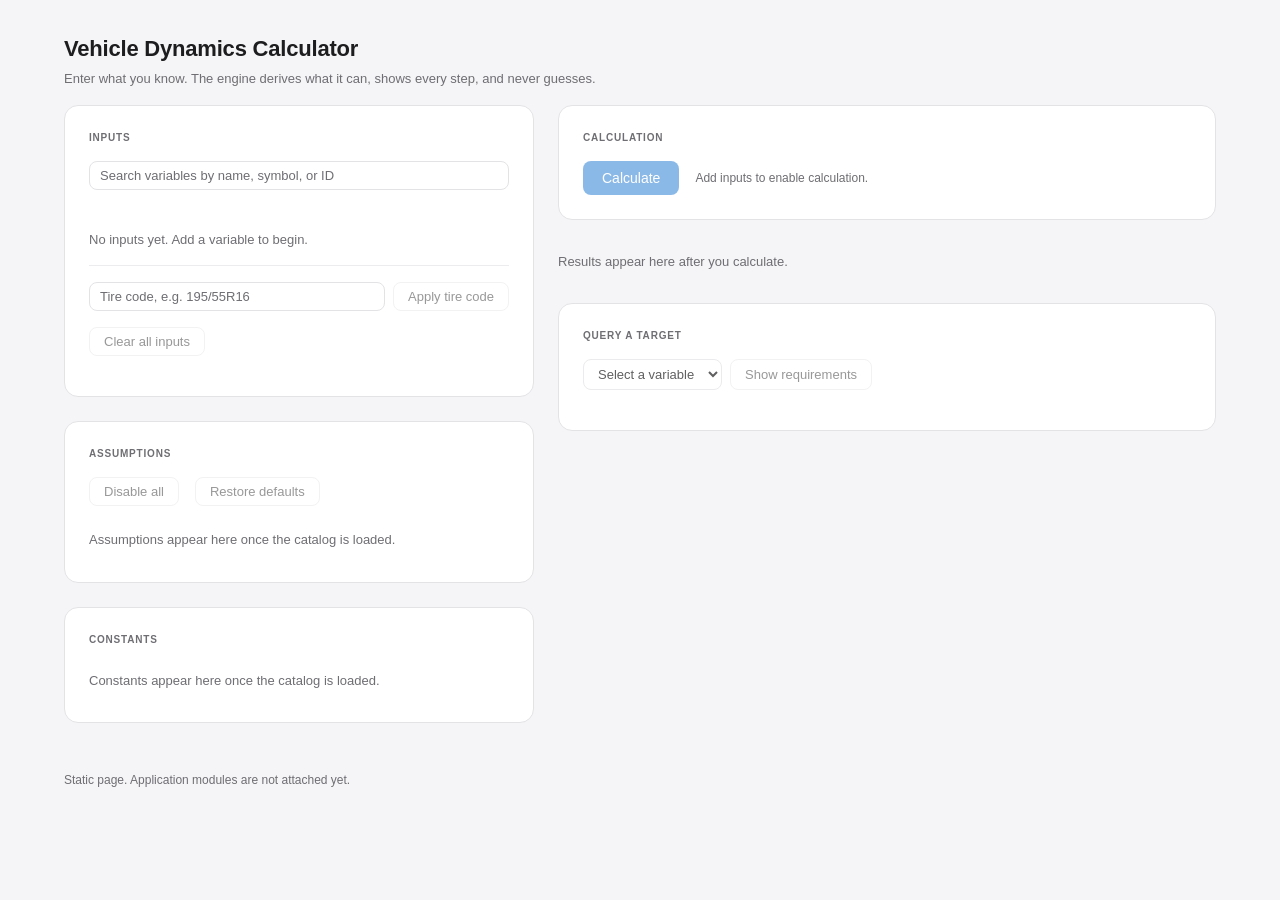
==== commit 6677ee3c: "ui(C1): root index.html static skeleton (zero scripts), tokens.css visual parameters, complete app.c" ====
--- a/index.html
+++ b/index.html
@@ -1,695 +1,97 @@
 <!DOCTYPE html>
 <html lang="en">
 <head>
-<meta charset="UTF-8">
-<meta name="viewport" content="width=device-width, initial-scale=1.0">
-<title>Vehicle Dynamics Calculator · v0.1</title>
-<style>
-/* ── Tokens ─────────────────────────────────────────────────────────────────── */
-:root{
-  --bg:#f2f2f7;
-  --surface:#ffffff;
-  --fill:rgba(120,120,128,.16);
-  --fill2:rgba(120,120,128,.09);
-  --accent:#007aff;
-  --accent-bg:rgba(0,122,255,.10);
-  --green:#34c759;
-  --green-bg:rgba(52,199,89,.12);
-  --orange:#ff9500;
-  --orange-bg:rgba(255,149,0,.12);
-  --red:#ff3b30;
-  --red-bg:rgba(255,59,48,.10);
-  --lbl:#1d1d1f;
-  --lbl2:rgba(60,60,67,.60);
-  --lbl3:rgba(60,60,67,.30);
-  --sep:rgba(60,60,67,.18);
-  --r-xl:22px;
-  --r-lg:16px;
-  --r-md:11px;
-  --r-sm:8px;
-  --sh:0 4px 24px rgba(0,0,0,.06),0 1px 4px rgba(0,0,0,.04);
-  --sh-sm:0 2px 12px rgba(0,0,0,.05);
-}
-
-/* ── Reset ──────────────────────────────────────────────────────────────────── */
-*,*::before,*::after{box-sizing:border-box;margin:0;padding:0}
-body{
-  font-family:-apple-system,BlinkMacSystemFont,'Segoe UI',system-ui,sans-serif;
-  font-size:15px;line-height:1.5;background:var(--bg);color:var(--lbl);
-  -webkit-font-smoothing:antialiased;min-height:100vh;
-}
-
-/* ── Header ─────────────────────────────────────────────────────────────────── */
-.hdr{
-  position:sticky;top:0;z-index:200;height:56px;padding:0 32px;
-  display:flex;align-items:center;justify-content:space-between;
-  background:rgba(255,255,255,.88);
-  backdrop-filter:saturate(180%) blur(24px);
-  -webkit-backdrop-filter:saturate(180%) blur(24px);
-  border-bottom:1px solid var(--sep);
-}
-.hdr-brand{display:flex;align-items:baseline;gap:10px}
-.hdr-name{font-size:18px;font-weight:700;letter-spacing:-.03em}
-.hdr-tag{font-size:12px;color:var(--lbl2);font-weight:400}
-
-/* ── Layout ─────────────────────────────────────────────────────────────────── */
-.wrap{max-width:1120px;margin:0 auto;padding:28px 24px 0}
-.cols{display:grid;grid-template-columns:308px 1fr;gap:20px;align-items:start}
-.dtls{display:grid;grid-template-columns:1fr 1fr;gap:20px;padding:20px 24px 40px;max-width:1120px;margin:0 auto}
-@media(max-width:760px){
-  .cols,.dtls{grid-template-columns:1fr}
-  .wrap,.dtls{padding-left:16px;padding-right:16px}
-}
-
-/* ── Card ───────────────────────────────────────────────────────────────────── */
-.card{
-  background:var(--surface);border-radius:var(--r-xl);
-  box-shadow:var(--sh);padding:22px 20px;margin-bottom:16px;
-}
-.card-ttl{
-  font-size:11px;font-weight:700;letter-spacing:.08em;
-  text-transform:uppercase;color:var(--lbl2);margin-bottom:16px;
-}
-
-/* ── Tire code ──────────────────────────────────────────────────────────────── */
-.tire-hint{font-size:12px;color:var(--lbl3);margin-bottom:10px}
-.tire-hint strong{color:var(--lbl2)}
-.tire-row{display:flex;align-items:center;gap:10px;margin-bottom:14px}
-.tbox{
-  width:72px;height:52px;border:none;border-radius:var(--r-md);
-  background:var(--fill);font-size:22px;font-weight:600;
-  text-align:center;color:var(--lbl);outline:none;
-  transition:background .15s;-moz-appearance:textfield;
-}
-.tbox::-webkit-inner-spin-button{-webkit-appearance:none}
-.tbox:focus{background:var(--accent-bg)}
-.tslash{font-size:24px;font-weight:200;color:var(--lbl3)}
-.tr{font-size:13px;font-weight:600;color:var(--lbl3)}
-
-/* ── Buttons ────────────────────────────────────────────────────────────────── */
-.btn{
-  height:44px;padding:0 20px;border:none;border-radius:var(--r-md);
-  font-size:15px;font-weight:500;cursor:pointer;
-  transition:filter .15s,transform .1s;white-space:nowrap;
-}
-.btn:active{filter:brightness(.9);transform:scale(.98)}
-.btn-blue{background:var(--accent);color:#fff}
-.btn-full{width:100%;display:block}
-
-/* ── Form fields ────────────────────────────────────────────────────────────── */
-.fsel,.finput{
-  height:44px;background:var(--fill);border:none;
-  border-radius:var(--r-md);padding:0 13px;
-  font-size:15px;color:var(--lbl);outline:none;width:100%;
-  transition:background .15s,box-shadow .15s;
-}
-.fsel:focus,.finput:focus{background:var(--accent-bg);box-shadow:0 0 0 3px rgba(0,122,255,.15)}
-.finput{-moz-appearance:textfield}
-.finput::-webkit-inner-spin-button{-webkit-appearance:none}
-.finput.i-warn{background:var(--red-bg);color:var(--red)}
-.finput.i-warn:focus{box-shadow:0 0 0 3px rgba(255,59,48,.15)}
-.finput.i-ok{background:var(--green-bg)}
-
-/* ── Variable adder ─────────────────────────────────────────────────────────── */
-.vadd-sel{margin-bottom:10px}
-.vadd-row{display:grid;grid-template-columns:1fr 74px 56px;gap:8px}
-.range-hint{
-  font-size:12px;min-height:18px;margin:6px 0 10px;
-  padding:0 2px;transition:color .15s;color:var(--lbl3);
-}
-.range-hint.ok{color:var(--green)}
-.range-hint.warn{color:var(--orange)}
-
-/* ── Input list ─────────────────────────────────────────────────────────────── */
-.ilist{display:flex;flex-direction:column;gap:1px}
-.ipill{
-  display:flex;align-items:center;justify-content:space-between;
-  padding:11px 14px;border-radius:var(--r-md);
-  background:var(--fill2);margin-bottom:6px;
-  transition:background .15s;
-}
-.ipill.p-warn{background:var(--red-bg)}
-.pill-l{display:flex;align-items:center;gap:12px}
-.psym{
-  font-size:17px;font-weight:700;color:var(--accent);
-  min-width:34px;line-height:1;
-}
-.psym sub{font-size:.52em;vertical-align:sub}
-.pinfo{}
-.pval{font-size:15px;font-weight:500}
-.pval.v-warn{color:var(--red);font-weight:700}
-.pname{font-size:11px;color:var(--lbl2);margin-top:1px}
-.prm{
-  width:24px;height:24px;flex-shrink:0;border:none;border-radius:50%;
-  background:var(--lbl3);color:#fff;font-size:14px;font-weight:700;
-  cursor:pointer;display:flex;align-items:center;justify-content:center;
-  transition:background .15s;
-}
-.prm:hover{background:var(--red)}
-.empty-h{text-align:center;color:var(--lbl3);font-size:13px;padding:16px 0}
-
-/* ── Result cards ───────────────────────────────────────────────────────────── */
-.rgrid{display:grid;grid-template-columns:repeat(auto-fill,minmax(175px,1fr));gap:14px}
-.rc{
-  background:var(--surface);border-radius:var(--r-lg);
-  box-shadow:var(--sh-sm);padding:18px;position:relative;
-  transition:box-shadow .2s,transform .15s;
-}
-.rc:hover{box-shadow:var(--sh);transform:translateY(-1px)}
-.rcsym{font-size:17px;font-weight:700;line-height:1.2;letter-spacing:-.02em}
-.rcsym sub{font-size:.52em;vertical-align:sub}
-.rcval{
-  font-size:30px;font-weight:700;letter-spacing:-.04em;
-  line-height:1.1;margin:7px 0 2px;
-  font-feature-settings:'tnum';
-}
-.rcunit{font-size:16px;font-weight:400;color:var(--lbl2);margin-left:2px}
-.rcalt{font-size:12px;color:var(--lbl3);min-height:16px;margin-bottom:8px}
-.rcname{font-size:11px;color:var(--lbl2);line-height:1.3}
-.rcbadge{
-  position:absolute;top:14px;right:14px;
-  font-size:9px;font-weight:800;letter-spacing:.05em;
-  background:var(--accent-bg);color:var(--accent);
-  border-radius:5px;padding:2px 7px;
-}
-.rg-empty{
-  grid-column:1/-1;text-align:center;
-  color:var(--lbl3);font-size:14px;line-height:1.9;
-  padding:52px 0;
-}
-
-/* ── Steps ──────────────────────────────────────────────────────────────────── */
-.step{display:flex;gap:10px;align-items:flex-start;padding:10px 0;border-bottom:1px solid var(--sep)}
-.step:last-child{border-bottom:none}
-.sfid{
-  font-size:9px;font-weight:800;letter-spacing:.06em;
-  background:var(--accent-bg);color:var(--accent);
-  border-radius:5px;padding:2px 7px;white-space:nowrap;
-  margin-top:3px;flex-shrink:0;
-}
-.stxt{font-size:13px;line-height:1.45;color:var(--lbl)}
-.stxt strong sub{font-size:.55em;vertical-align:sub}
-
-/* ── Notifications ──────────────────────────────────────────────────────────── */
-.notif{
-  display:flex;gap:10px;padding:12px 14px;
-  border-radius:var(--r-md);font-size:13px;
-  line-height:1.5;margin-bottom:8px;
-}
-.nicon{flex-shrink:0;font-size:14px;line-height:1.5}
-.n-warn{background:var(--orange-bg);color:#7d4600}
-.n-info{background:var(--accent-bg);color:#003a8c}
-.notif strong sub{font-size:.55em;vertical-align:sub}
-
-/* ── Missing ────────────────────────────────────────────────────────────────── */
-.msep{border:none;border-top:1px solid var(--sep);margin:12px 0}
-.miss{padding:10px 0;border-bottom:1px solid var(--sep);font-size:13px}
-.miss:last-child{border-bottom:none}
-.miss-top{display:flex;align-items:center;justify-content:space-between;margin-bottom:3px}
-.mout{font-weight:700;color:var(--green)}
-.mout sub{font-size:.55em;vertical-align:sub}
-.mfid{font-size:9px;font-weight:800;background:var(--fill);color:var(--lbl2);border-radius:5px;padding:2px 7px;letter-spacing:.04em}
-.mneed{color:var(--red);font-weight:600}
-.mneed sub{font-size:.55em;vertical-align:sub}
-.mlbl{color:var(--lbl2)}
-</style>
+<meta charset="utf-8">
+<meta name="viewport" content="width=device-width, initial-scale=1">
+<title>Vehicle Dynamics Calculator</title>
+<link rel="stylesheet" href="./ui/tokens.css">
+<link rel="stylesheet" href="./ui/app.css">
 </head>
 <body>
 
-<header class="hdr">
-  <div class="hdr-brand">
-    <span class="hdr-name">Vehicle Dynamics</span>
-    <span class="hdr-tag">v0.1 · Ch 2 Acceleration · P1-core</span>
-  </div>
+<header class="masthead">
+  <h1 class="masthead__title">Vehicle Dynamics Calculator</h1>
+  <p class="masthead__subtitle">Enter what you know. The engine derives what it can, shows every step, and never guesses.</p>
 </header>
 
-<div class="wrap">
-<div class="cols">
+<main class="layout">
 
-  <!-- ── Sidebar ───────────────────────────────────────────────────────── -->
-  <aside>
-    <!-- Tire code -->
-    <div class="card">
-      <div class="card-ttl">Tire Specification</div>
-      <p class="tire-hint">e.g. &ensp;<strong>225 / 55 R 17</strong></p>
-      <div class="tire-row">
-        <input class="tbox" type="number" id="tc-w" placeholder="225">
-        <span class="tslash">/</span>
-        <input class="tbox" type="number" id="tc-a" placeholder="55">
-        <span class="tr">R</span>
-        <input class="tbox" type="number" id="tc-r" placeholder="17">
+  <aside class="column" id="column-inputs">
+
+    <section class="card" id="inputs-card" aria-labelledby="inputs-label">
+      <h2 class="section-label" id="inputs-label">Inputs</h2>
+      <div class="field-row">
+        <input class="text-input" type="search" id="variable-search"
+               placeholder="Search variables by name, symbol, or ID"
+               aria-label="Search variables" disabled>
       </div>
-      <button class="btn btn-blue btn-full" onclick="parseTireCode()">Add Tire Inputs</button>
+      <div class="chip-row" id="category-filter" aria-label="Filter by category"></div>
+      <ul class="picker-list" id="variable-picker" aria-label="Matching variables"></ul>
+      <ul class="input-list" id="input-list" aria-label="Current inputs"></ul>
+      <p class="empty-note" id="inputs-empty-note">No inputs yet. Add a variable to begin.</p>
+      <hr class="separator">
+      <div class="field-row" id="tire-quick">
+        <input class="text-input" type="text" id="tire-code-input"
+               placeholder="Tire code, e.g. 195/55R16"
+               aria-label="Tire code" disabled>
+        <button class="btn btn--outline" id="tire-apply" type="button" disabled>Apply tire code</button>
+      </div>
+      <div class="field-row">
+        <button class="btn btn--outline" id="clear-all" type="button" disabled>Clear all inputs</button>
+      </div>
+      <div id="inputs-confirm-slot"></div>
+    </section>
+
+    <section class="card" id="assumptions-card" aria-labelledby="assumptions-label">
+      <h2 class="section-label" id="assumptions-label">Assumptions</h2>
+      <div class="control-row">
+        <button class="btn btn--outline" id="assumptions-disable-all" type="button" disabled>Disable all</button>
+        <button class="btn btn--outline" id="assumptions-restore-defaults" type="button" disabled>Restore defaults</button>
+      </div>
+      <ul class="plain-list" id="assumption-list" aria-label="Assumptions"></ul>
+      <p class="empty-note" id="assumptions-empty-note">Assumptions appear here once the catalog is loaded.</p>
+    </section>
+
+    <section class="card" id="constants-card" aria-labelledby="constants-label">
+      <h2 class="section-label" id="constants-label">Constants</h2>
+      <ul class="plain-list" id="constant-list" aria-label="Constants"></ul>
+      <p class="empty-note" id="constants-empty-note">Constants appear here once the catalog is loaded.</p>
+    </section>
+
+  </aside>
+
+  <section class="column" id="column-results">
+
+    <section class="card" id="calc-card" aria-labelledby="calc-label">
+      <h2 class="section-label" id="calc-label">Calculation</h2>
+      <div class="calc-row">
+        <button class="btn btn--primary" id="calculate-btn" type="button" disabled>Calculate</button>
+        <span class="status-text" id="calc-status">Add inputs to enable calculation.</span>
+      </div>
+    </section>
+
+    <div class="results-region" id="results-region" aria-label="Results">
+      <p class="empty-note" id="results-empty-note">Results appear here after you calculate.</p>
     </div>
 
-    <!-- Add variable -->
-    <div class="card">
-      <div class="card-ttl">Add Variable</div>
-      <div class="vadd-sel">
-        <select class="fsel" id="var-sel" onchange="onVarSel()"></select>
+    <section class="card" id="target-card" aria-labelledby="target-label">
+      <h2 class="section-label" id="target-label">Query a target</h2>
+      <div class="field-row">
+        <select class="select" id="target-select" aria-label="Target variable" disabled>
+          <option value="">Select a variable</option>
+        </select>
+        <button class="btn btn--outline" id="target-query-btn" type="button" disabled>Show requirements</button>
       </div>
-      <div class="vadd-row">
-        <input class="finput" type="number" id="var-val" placeholder="Value" step="any" oninput="onValChange()">
-        <select class="fsel" id="unit-sel" onchange="onValChange()"></select>
-        <button class="btn btn-blue" onclick="addInput()">Add</button>
-      </div>
-      <div class="range-hint" id="rhint"></div>
-    </div>
+      <div class="target-report" id="target-report"></div>
+    </section>
 
-    <!-- Inputs list -->
-    <div class="card">
-      <div class="card-ttl">Known Inputs</div>
-      <div id="ilist"><div class="empty-h">No inputs yet.</div></div>
-    </div>
-  </aside>
+  </section>
 
-  <!-- ── Results ───────────────────────────────────────────────────────── -->
-  <main>
-    <div class="card">
-      <div class="card-ttl">Computed Results</div>
-      <div class="rgrid" id="rgrid">
-        <div class="rg-empty">
-          Add known values on the left to begin solving.<br>
-          <span style="font-size:13px;color:var(--lbl3)">Tire size → gear ratio → engine torque → vehicle weight</span>
-        </div>
-      </div>
-    </div>
-  </main>
+</main>
 
-</div><!-- .cols -->
-</div><!-- .wrap -->
+<footer class="status-line" id="status-line">
+  <span id="boot-status">Static page. Application modules are not attached yet.</span>
+</footer>
 
-<div class="dtls">
-  <div class="card" style="margin-bottom:0">
-    <div class="card-ttl">Derivation Steps</div>
-    <div id="steps"><div class="empty-h">No steps yet.</div></div>
-  </div>
-  <div class="card" style="margin-bottom:0">
-    <div class="card-ttl">Warnings &amp; Missing</div>
-    <div id="warns"></div>
-    <div id="misses"></div>
-  </div>
-</div>
-
-<script>
-// ─── Constants ────────────────────────────────────────────────────────────────
-const G = 9.80665;
-
-// ─── Symbol renderer (HTML) ───────────────────────────────────────────────────
-function sym(s){
-  return s.replace(/^([^_]+)_(.+)$/,'$1<sub>$2</sub>');
-}
-
-// ─── Unit converters ─────────────────────────────────────────────────────────
-function toSI(v,u){
-  switch(u){
-    case 'm':return v; case 'in':return v*.0254; case 'ft':return v*.3048; case 'mm':return v/1000;
-    case 'N':return v; case 'lb':return v*4.44822;
-    case 'm/s':return v; case 'mph':return v*.44704; case 'ft/s':return v*.3048;
-    case 'rad/s':return v; case 'RPM':return v*Math.PI/30;
-    case 'N·m':return v; case 'ft·lb':return v*1.35582;
-    case 'W':return v; case 'hp':return v*745.7; case 'kW':return v*1000;
-    case 'm/s²':return v; case 'ft/s²':return v*.3048; case 'g':return v*G;
-    case 'rad':return v; case 'deg':return v*Math.PI/180;
-    case '% grade':return Math.atan(v/100);
-    default:return v; // mm_nat, %_nat, in_nat stored as-is
-  }
-}
-function fromSI(v,u){
-  switch(u){
-    case 'm':return v; case 'in':return v/.0254; case 'ft':return v/.3048; case 'mm':return v*1000;
-    case 'N':return v; case 'lb':return v/4.44822;
-    case 'm/s':return v; case 'mph':return v/.44704; case 'ft/s':return v/.3048;
-    case 'rad/s':return v; case 'RPM':return v*30/Math.PI;
-    case 'N·m':return v; case 'ft·lb':return v/1.35582;
-    case 'W':return v; case 'hp':return v/745.7; case 'kW':return v/1000;
-    case 'm/s²':return v; case 'ft/s²':return v/.3048; case 'g':return v/G;
-    case 'rad':return v; case 'deg':return v*180/Math.PI;
-    case '% grade':return Math.tan(v)*100;
-    default:return v;
-  }
-}
-function fmt(v){
-  if(!isFinite(v)) return 'N/A';
-  const a=Math.abs(v);
-  if(a===0) return '0';
-  if(a<.001||a>=1e6) return v.toExponential(3);
-  if(a<1) return v.toPrecision(4);
-  return parseFloat(v.toFixed(3)).toString();
-}
-// Rounded formatter for range hints (fewer sig figs, no trailing noise)
-function fmtR(v){
-  if(!isFinite(v)) return 'N/A';
-  const a=Math.abs(v);
-  if(a===0) return '0';
-  if(a<.001||a>=1e6) return v.toExponential(2);
-  return parseFloat(v.toPrecision(3)).toString();
-}
-
-// ─── Variables ────────────────────────────────────────────────────────────────
-const VARS={
-  V221:{id:'V221',sym:'width', name:'Section Width',
-        input:[['mm_nat','mm']], disp:[['mm_nat','mm']], range:[155,335]},
-  V222:{id:'V222',sym:'aspect',name:'Aspect Ratio',
-        input:[['%_nat','%']], disp:[['%_nat','%']], range:[30,80]},
-  V223:{id:'V223',sym:'rim',  name:'Rim Diameter',
-        input:[['in_nat','in']], disp:[['in_nat','in']], range:[14,22]},
-  V009:{id:'V009',sym:'r_w',  name:'Tire Nominal Radius',
-        input:[['in','in'],['m','m']], disp:[['in','in'],['m','m']], range:[.254,.457]},
-  V202:{id:'V202',sym:'N_tf', name:'Overall Gear Ratio',
-        input:[['—','(ratio)']], disp:[['—','']], range:[2.5,20]},
-  V204:{id:'V204',sym:'ω_e',  name:'Engine Speed',
-        input:[['RPM','RPM'],['rad/s','rad/s']], disp:[['RPM','RPM'],['rad/s','rad/s']], range:[62.8,837.8]},
-  V010:{id:'V010',sym:'V',    name:'Vehicle Speed',
-        input:[['mph','mph'],['m/s','m/s']], disp:[['mph','mph'],['m/s','m/s']], range:[0,67.1]},
-  V201:{id:'V201',sym:'T_e',  name:'Engine Torque',
-        input:[['ft·lb','ft·lb'],['N·m','N·m']], disp:[['ft·lb','ft·lb'],['N·m','N·m']], range:[67.8,1356]},
-  V203:{id:'V203',sym:'η_tf', name:'Drivetrain Efficiency',
-        input:[['—','(0 – 1)']], disp:[['—','']], range:[.82,.97]},
-  V206:{id:'V206',sym:'P',    name:'Engine Power',
-        input:[['hp','hp'],['kW','kW'],['W','W']], disp:[['hp','hp'],['kW','kW']], range:[37300,746000]},
-  V207:{id:'V207',sym:'M_f',  name:'Mass Factor',
-        input:[['—','(ratio)']], disp:[['—','']], range:[1.05,1.5]},
-  V209:{id:'V209',sym:'F_x',  name:'Tractive Force (engine-limited)',
-        input:[['lb','lb'],['N','N']], disp:[['lb','lb'],['N','N']], range:[0,44482]},
-  V001:{id:'V001',sym:'W',    name:'Vehicle Weight',
-        input:[['lb','lb'],['N','N']], disp:[['lb','lb'],['N','N']], range:[6672,35584]},
-  V011:{id:'V011',sym:'D_A',  name:'Aerodynamic Drag',
-        input:[['lb','lb'],['N','N']], disp:[['lb','lb'],['N','N']], range:[0,1335]},
-  V012:{id:'V012',sym:'R_x',  name:'Rolling Resistance',
-        input:[['lb','lb'],['N','N']], disp:[['lb','lb'],['N','N']], range:[0,445]},
-  V013:{id:'V013',sym:'θ',    name:'Road Grade Angle',
-        input:[['% grade','% grade'],['deg','deg']], disp:[['% grade','% grade'],['deg','deg']], range:[-.149,.149]},
-  V101:{id:'V101',sym:'R_hx', name:'Hitch Force (horizontal)',
-        input:[['lb','lb'],['N','N']], disp:[['lb','lb'],['N','N']], range:[0,22241]},
-  V007:{id:'V007',sym:'a_x',  name:'Longitudinal Acceleration',
-        input:[['g','g'],['m/s²','m/s²']], disp:[['g','g'],['m/s²','m/s²'],['ft/s²','ft/s²']], range:[-11.77,4.9]},
-};
-
-// Dropdown groups — clean English names, no raw symbols
-const GROUPS=[
-  {label:'Tire Specification',
-   vars:[{id:'V221',label:'Section Width'},
-         {id:'V222',label:'Aspect Ratio'},
-         {id:'V223',label:'Rim Diameter'}]},
-  {label:'Vehicle',
-   vars:[{id:'V001',label:'Vehicle Weight'},
-         {id:'V009',label:'Tire Radius (direct input)'},
-         {id:'V010',label:'Vehicle Speed'}]},
-  {label:'Engine & Drivetrain',
-   vars:[{id:'V201',label:'Engine Torque'},
-         {id:'V202',label:'Total Gear Ratio'},
-         {id:'V203',label:'Drivetrain Efficiency'},
-         {id:'V204',label:'Engine Speed'},
-         {id:'V206',label:'Engine Power'}]},
-  {label:'Road Conditions (optional)',
-   vars:[{id:'V011',label:'Aerodynamic Drag'},
-         {id:'V012',label:'Rolling Resistance'},
-         {id:'V013',label:'Road Grade Angle'},
-         {id:'V101',label:'Hitch Force'}]},
-  {label:'Computed (can also be set directly)',
-   vars:[{id:'V209',label:'Tractive Force'},
-         {id:'V207',label:'Mass Factor'},
-         {id:'V007',label:'Longitudinal Acceleration'}]},
-];
-
-// ─── Formulas ─────────────────────────────────────────────────────────────────
-const FORMULAS=[
-  {id:'F201',name:'Tire Spec → Nominal Radius',
-   req:['V221','V222','V223'],out:['V009'],
-   go(k){return{V009:(k.V221.si*k.V222.si/100/1000)+(k.V223.si*.0254/2)};}},
-  {id:'F202',name:'Vehicle Speed from Engine Speed',
-   req:['V009','V204','V202'],out:['V010'],
-   go(k){return{V010:k.V009.si*k.V204.si/k.V202.si};}},
-  {id:'F203',name:'Engine Speed from Vehicle Speed',
-   req:['V010','V202','V009'],out:['V204'],
-   go(k){return{V204:k.V010.si*k.V202.si/k.V009.si};}},
-  {id:'F204',name:'Engine Power',
-   req:['V201','V204'],out:['V206'],
-   go(k){return{V206:k.V201.si*k.V204.si};}},
-  {id:'F205',name:'Tractive Force (engine-limited)',
-   req:['V201','V202','V203','V009'],out:['V209'],
-   go(k){return{V209:k.V201.si*k.V202.si*k.V203.si/k.V009.si};}},
-  {id:'F206',name:'Mass Factor',
-   req:['V202'],out:['V207'],
-   go(k){const n=k.V202.si;return{V207:1+.04*n+.0025*n*n};}},
-  {id:'F207',name:'Acceleration (engine-limited)',
-   req:['V209','V207','V001'],opt:['V011','V012','V013','V101'],out:['V007'],
-   go(k){
-     const Fx=k.V209.si,Mf=k.V207.si,W=k.V001.si;
-     const DA=k.V011?.si??0,Rx=k.V012?.si??0,th=k.V013?.si??0,Rh=k.V101?.si??0;
-     return{V007:(Fx-DA-Rx-W*Math.sin(th)-Rh)/(Mf*(W/G))};
-   }},
-  {id:'F208',name:'Acceleration (constant power, ideal)',
-   req:['V206','V010','V001'],out:['V007'],
-   go(k){
-     const V=k.V010.si;if(V<=0)return null;
-     return{V007:k.V206.si/((k.V001.si/G)*V)};
-   }},
-];
-
-// ─── Range helpers ────────────────────────────────────────────────────────────
-function varRange(id){
-  const d=VARS[id];if(!d?.range)return null;
-  const[mn,mx]=d.range;
-  const[pu0]=d.disp[0];
-  const u=pu0==='mm_nat'?'mm':pu0==='%_nat'?'%':pu0==='in_nat'?'in':pu0;
-  return{mn,mx,u,mnD:fmtR(fromSI(mn,u)),mxD:fmtR(fromSI(mx,u))};
-}
-function inRange(id,si){
-  const d=VARS[id];if(!d?.range)return true;
-  return si>=d.range[0]&&si<=d.range[1];
-}
-
-// ─── Solver ───────────────────────────────────────────────────────────────────
-function solve(inputs){
-  const known={};
-  for(const[id,e]of Object.entries(inputs))
-    known[id]={si:e.si,source:'user',dv:e.dv,du:e.du};
-
-  const steps=[],warnings=[],seen=new Set();
-  let changed=true;
-  while(changed){
-    changed=false;
-    for(const f of FORMULAS){
-      if(!f.req.every(id=>id in known))continue;
-      let res;try{res=f.go(known);}catch(e){continue;}
-      if(!res)continue;
-      for(const[id,si]of Object.entries(res)){
-        if(!isFinite(si))continue;
-        if(id in known){
-          if(known[id].source!==f.id){
-            const k=`${id}|${known[id].source}|${f.id}`;
-            if(!seen.has(k)){
-              seen.add(k);
-              const ex=known[id].si,diff=Math.abs(si-ex)/(Math.abs(ex)+1e-12);
-              if(diff>.001)warnings.push({type:'conflict',varId:id,f1:known[id].source,v1:ex,f2:f.id,v2:si,pct:(diff*100).toFixed(1)});
-            }
-          }
-        }else{
-          known[id]={si,source:f.id};
-          steps.push({fid:f.id,fname:f.name,varId:id});
-          changed=true;
-        }
-      }
-    }
-  }
-
-  // Range checks on computed values
-  for(const[id,e]of Object.entries(known)){
-    if(e.source==='user')continue;
-    const d=VARS[id];if(!d?.range)continue;
-    if(!inRange(id,e.si))warnings.push({type:'range_out',varId:id});
-  }
-
-  // Missing (partially satisfied formulas)
-  const missing=[];
-  for(const f of FORMULAS){
-    const need=f.req.filter(id=>!(id in known));
-    if(need.length>0&&need.length<f.req.length)
-      missing.push({fid:f.id,fname:f.name,out:f.out,need});
-  }
-  return{known,steps,warnings,missing};
-}
-
-// ─── State ────────────────────────────────────────────────────────────────────
-const ST={inputs:{}};
-
-// ─── Populate dropdown ────────────────────────────────────────────────────────
-function populateVarSel(){
-  const el=document.getElementById('var-sel');
-  const blank=document.createElement('option');
-  blank.value='';blank.textContent='Select a variable…';el.appendChild(blank);
-  for(const g of GROUPS){
-    const og=document.createElement('optgroup');
-    og.label=g.label;
-    for(const{id,label}of g.vars){
-      const o=document.createElement('option');
-      o.value=id;o.textContent=label;og.appendChild(o);
-    }
-    el.appendChild(og);
-  }
-}
-
-function onVarSel(){
-  const id=document.getElementById('var-sel').value;
-  const us=document.getElementById('unit-sel');
-  const hi=document.getElementById('rhint');
-  const fi=document.getElementById('var-val');
-  us.innerHTML='';fi.value='';fi.className='finput';hi.textContent='';hi.className='range-hint';
-  if(!id||!VARS[id])return;
-  for(const[u,lbl]of VARS[id].input){
-    const o=document.createElement('option');o.value=u;o.textContent=lbl||u;us.appendChild(o);
-  }
-  const r=varRange(id);
-  if(r){hi.textContent=`Typical range: ${r.mnD} – ${r.mxD} ${r.u}`;hi.className='range-hint';}
-}
-
-function onValChange(){
-  const id=document.getElementById('var-sel').value;
-  const raw=parseFloat(document.getElementById('var-val').value);
-  const unit=document.getElementById('unit-sel').value;
-  const hi=document.getElementById('rhint');
-  const fi=document.getElementById('var-val');
-  if(!id||!VARS[id]){return;}
-  const r=varRange(id);
-  if(!r){hi.textContent='';return;}
-  if(isNaN(raw)){
-    hi.textContent=`Typical range: ${r.mnD} – ${r.mxD} ${r.u}`;
-    hi.className='range-hint';fi.className='finput';return;
-  }
-  const si=toSI(raw,unit);
-  if(inRange(id,si)){
-    hi.textContent='✓ Within typical range';
-    hi.className='range-hint ok';fi.className='finput i-ok';
-  }else{
-    hi.textContent=`⚠ Out of typical range (${r.mnD} – ${r.mxD} ${r.u})`;
-    hi.className='range-hint warn';fi.className='finput i-warn';
-  }
-}
-
-// ─── Add / Remove ─────────────────────────────────────────────────────────────
-function addInputEntry(varId,raw,unit){
-  const si=toSI(raw,unit);if(!isFinite(si)){alert('Invalid value');return false;}
-  const du=unit==='mm_nat'?'mm':unit==='%_nat'?'%':unit==='in_nat'?'in':unit;
-  ST.inputs[varId]={si,dv:raw,du};render();return true;
-}
-function addInput(){
-  const id=document.getElementById('var-sel').value;
-  const v=parseFloat(document.getElementById('var-val').value);
-  const u=document.getElementById('unit-sel').value;
-  if(!id){alert('Select a variable');return;}
-  if(isNaN(v)){alert('Enter a number');return;}
-  if(addInputEntry(id,v,u)){
-    document.getElementById('var-val').value='';
-    document.getElementById('rhint').textContent='';
-    document.getElementById('rhint').className='range-hint';
-    document.getElementById('var-val').className='finput';
-  }
-}
-function parseTireCode(){
-  const w=parseFloat(document.getElementById('tc-w').value);
-  const a=parseFloat(document.getElementById('tc-a').value);
-  const r=parseFloat(document.getElementById('tc-r').value);
-  if(isNaN(w)||isNaN(a)||isNaN(r)){alert('Fill in all three tire fields');return;}
-  addInputEntry('V221',w,'mm_nat');addInputEntry('V222',a,'%_nat');addInputEntry('V223',r,'in_nat');
-}
-function removeInput(id){delete ST.inputs[id];render();}
-
-// ─── Render ───────────────────────────────────────────────────────────────────
-function render(){
-  renderInputs();
-  const{known,steps,warnings,missing}=solve(ST.inputs);
-  renderResults(known);renderSteps(steps);renderWarn(warnings,missing);
-}
-
-function renderInputs(){
-  const el=document.getElementById('ilist');
-  const ents=Object.entries(ST.inputs);
-  if(!ents.length){el.innerHTML='<div class="empty-h">No inputs yet.</div>';return;}
-  el.innerHTML=ents.map(([id,e])=>{
-    const d=VARS[id];
-    const bad=!inRange(id,e.si);
-    return`<div class="ipill${bad?' p-warn':''}">
-      <div class="pill-l">
-        <span class="psym">${sym(d?.sym||id)}</span>
-        <div class="pinfo">
-          <div class="pval${bad?' v-warn':''}">${fmt(e.dv)} ${e.du}</div>
-          <div class="pname">${d?.name||id}</div>
-        </div>
-      </div>
-      <button class="prm" onclick="removeInput('${id}')" title="Remove">×</button>
-    </div>`;
-  }).join('');
-}
-
-function renderResults(known){
-  const el=document.getElementById('rgrid');
-  const comp=Object.entries(known).filter(([,e])=>e.source!=='user');
-  if(!comp.length){
-    el.innerHTML=`<div class="rg-empty">Add known values on the left to begin solving.<br><span style="font-size:13px;color:var(--lbl3)">Tire size → gear ratio → engine torque → vehicle weight</span></div>`;
-    return;
-  }
-  el.innerHTML=comp.map(([id,e])=>{
-    const d=VARS[id];if(!d)return'';
-    const[pu0,pl0]=d.disp[0];
-    const pu=pu0==='mm_nat'?'mm':pu0==='%_nat'?'%':pu0==='in_nat'?'in':pu0;
-    const pv=fmt(fromSI(e.si,pu));
-    const alts=d.disp.slice(1).map(([u,l])=>{
-      const uc=u==='mm_nat'?'mm':u==='%_nat'?'%':u==='in_nat'?'in':u;
-      return`${fmt(fromSI(e.si,uc))} ${l}`;
-    }).join(' · ');
-    return`<div class="rc">
-      <span class="rcbadge">${e.source}</span>
-      <div class="rcsym">${sym(d.sym)}</div>
-      <div class="rcval">${pv}<span class="rcunit">${pu!=='—'?pu:''}</span></div>
-      <div class="rcalt">${alts}</div>
-      <div class="rcname">${d.name}</div>
-    </div>`;
-  }).join('');
-}
-
-function renderSteps(steps){
-  const el=document.getElementById('steps');
-  if(!steps.length){el.innerHTML='<div class="empty-h">No steps yet.</div>';return;}
-  el.innerHTML=steps.map(s=>{
-    const d=VARS[s.varId];
-    return`<div class="step">
-      <span class="sfid">${s.fid}</span>
-      <span class="stxt">computed <strong>${sym(d?.sym||s.varId)}</strong> — ${s.fname}</span>
-    </div>`;
-  }).join('');
-}
-
-function renderWarn(warnings,missing){
-  const wEl=document.getElementById('warns');
-  const mEl=document.getElementById('misses');
-  let wh='';
-  for(const w of warnings){
-    const d=VARS[w.varId];const s=d?sym(d.sym):w.varId;
-    if(w.type==='conflict')
-      wh+=`<div class="notif n-warn"><span class="nicon">⚠</span><span>
-        <strong>${s}</strong> — ${w.f1} gives ${fmt(w.v1)}, ${w.f2} gives ${fmt(w.v2)} <em>(${w.pct}% difference)</em>.
-        The two formulas model different physical scenarios.</span></div>`;
-    else if(w.type==='range_out')
-      wh+=`<div class="notif n-info"><span class="nicon">ℹ</span><span>
-        Computed <strong>${s}</strong> is outside the typical engineering range — verify inputs.</span></div>`;
-  }
-  wEl.innerHTML=wh||'<div class="empty-h" style="margin-bottom:4px">No warnings.</div>';
-  const show=missing.filter(m=>m.need.length<=2);
-  if(!show.length){mEl.innerHTML='';return;}
-  mEl.innerHTML=`<hr class="msep">`+show.map(m=>{
-    const outs=m.out.map(id=>{const d=VARS[id];return`<span class="mout">${sym(d?.sym||id)}</span>`;}).join(', ');
-    const needs=m.need.map(id=>{const d=VARS[id];return`<span class="mneed">${sym(d?.sym||id)}</span>`;}).join(' and ');
-    return`<div class="miss">
-      <div class="miss-top">${outs}<span class="mfid">${m.fid}</span></div>
-      <span class="mlbl">Also needs: </span>${needs}
-    </div>`;
-  }).join('');
-}
-
-// ─── Init ─────────────────────────────────────────────────────────────────────
-populateVarSel(); onVarSel(); render();
-</script>
 </body>
 </html>
--- a/ui/tokens.css
+++ b/ui/tokens.css
@@ -0,0 +1,77 @@
+/* ui/tokens.css — single source of visual parameters (D30).
+   Every visual value used by ui/app.css and ui/render must reference
+   these custom properties. Layout-structural values (grid tracks, fr,
+   percentages, flex) live in app.css; everything visual lives here.
+   C10 visual-polish pass may change parameter VALUES in this file only. */
+
+:root {
+  /* Surfaces */
+  --surface-page: #F5F5F7;
+  --surface-card: #FFFFFF;
+  --border-card: #E3E3E6;
+  --border-separator: #ECECEE;
+
+  /* Text */
+  --text-primary: #1D1D1F;
+  --text-secondary: #6E6E73;      /* secondary text and all micro labels */
+  --color-decoration: #86868B;    /* pure decoration only; never for text
+                                     or information-bearing graphics */
+
+  /* Roles */
+  --accent: #0066CC;              /* buttons use accent background + white text */
+  --on-accent: #FFFFFF;
+  --warning-text: #8A5A00;
+  --warning-bg: #FBF5E9;
+  --danger-text: #B3261E;
+  --danger-bg: #FBEBEA;
+
+  /* Source dots (a text label always accompanies the dot) */
+  --dot-derived: #0066CC;
+  --dot-user-input: #1D1D1F;
+  --dot-assumed-outline: #6E6E73; /* hollow: outline only */
+
+  /* Typography */
+  --font-stack: -apple-system, BlinkMacSystemFont, "Segoe UI", Roboto, Helvetica, Arial, sans-serif;
+  --font-size-11: 11px;
+  --font-size-12: 12px;
+  --font-size-13: 13px;
+  --font-size-14: 14px;
+  --font-size-17: 17px;
+  --font-size-22: 22px;
+  --hero-size: 42px;
+  --hero-weight: 300;
+  --hero-tracking: -1px;
+  --section-label-size: 10px;
+  --section-label-tracking: 0.08em;
+
+  /* Radii */
+  --radius-card: 14px;
+  --radius-control: 8px;
+  --radius-inset: 10px;
+
+  /* Spacing (8px grid) */
+  --space-1: 8px;
+  --space-2: 16px;
+  --space-3: 24px;
+  --space-4: 32px;
+
+  /* Motion */
+  --motion-fast: 120ms;
+  --motion-base: 200ms;
+  --motion-collapse: 250ms;
+  --motion-ease: ease-out;
+
+  /* Numeric display precision (significant figures).
+     ui/adapter/view_model.mjs holds the same defaults for Node runs;
+     this file is the authoritative parameter source. */
+  --precision-result: 4;
+  --precision-si: 6;
+}
+
+@media (prefers-reduced-motion: reduce) {
+  :root {
+    --motion-fast: 0ms;
+    --motion-base: 0ms;
+    --motion-collapse: 0ms;
+  }
+}
--- a/ui/app.css
+++ b/ui/app.css
@@ -0,0 +1,675 @@
+/* ui/app.css — components and layout.
+   Visual values must reference ui/tokens.css custom properties.
+   Structural layout values (grid tracks, fr, percentages, flex) are
+   allowed here. Single approved breakpoint: @media (max-width: 900px).
+   This file is complete at C1; later commits attach behavior only.
+   Structural changes after C1 require separate explicit owner approval. */
+
+* { box-sizing: border-box; }
+
+html, body {
+  margin: 0;
+  padding: 0;
+}
+
+body {
+  background: var(--surface-page);
+  color: var(--text-primary);
+  font-family: var(--font-stack);
+  font-size: var(--font-size-14);
+  line-height: 1.5;
+}
+
+/* ---------- Page frame ---------- */
+
+.masthead {
+  max-width: 1200px;
+  margin: 0 auto;
+  padding: var(--space-4) var(--space-3) var(--space-2);
+}
+
+.masthead__title {
+  margin: 0;
+  font-size: var(--font-size-22);
+  font-weight: 600;
+  letter-spacing: -0.2px;
+}
+
+.masthead__subtitle {
+  margin: 4px 0 0;
+  font-size: var(--font-size-13);
+  color: var(--text-secondary);
+}
+
+.layout {
+  max-width: 1200px;
+  margin: 0 auto;
+  padding: 0 var(--space-3) var(--space-4);
+  display: grid;
+  grid-template-columns: minmax(320px, 5fr) minmax(380px, 7fr);
+  gap: var(--space-3);
+  align-items: start;
+}
+
+.column {
+  display: grid;
+  gap: var(--space-3);
+}
+
+@media (max-width: 900px) {
+  .layout {
+    grid-template-columns: 1fr;
+  }
+}
+
+.status-line {
+  max-width: 1200px;
+  margin: 0 auto;
+  padding: var(--space-2) var(--space-3) var(--space-4);
+  font-size: var(--font-size-12);
+  color: var(--text-secondary);
+}
+
+/* ---------- Cards ---------- */
+
+.card {
+  background: var(--surface-card);
+  border: 1px solid var(--border-card);
+  border-radius: var(--radius-card);
+  padding: var(--space-3);
+}
+
+.section-label {
+  display: block;
+  font-size: var(--section-label-size);
+  letter-spacing: var(--section-label-tracking);
+  text-transform: uppercase;
+  color: var(--text-secondary);
+  margin: 0 0 var(--space-2);
+}
+
+.separator {
+  border: 0;
+  border-top: 1px solid var(--border-separator);
+  margin: var(--space-2) 0;
+}
+
+.empty-note {
+  font-size: var(--font-size-13);
+  color: var(--text-secondary);
+  margin: var(--space-1) 0;
+}
+
+/* ---------- Controls ---------- */
+
+.btn {
+  font-family: var(--font-stack);
+  font-size: var(--font-size-13);
+  border-radius: var(--radius-control);
+  border: 1px solid transparent;
+  padding: 6px 14px;
+  cursor: pointer;
+  background: transparent;
+  color: var(--accent);
+  transition: opacity var(--motion-fast) var(--motion-ease);
+}
+
+.btn--primary {
+  background: var(--accent);
+  color: var(--on-accent);
+  padding: 8px 18px;
+  font-size: var(--font-size-14);
+}
+
+.btn--outline {
+  border-color: var(--border-card);
+  color: var(--text-primary);
+}
+
+.btn:disabled {
+  opacity: 0.45;
+  cursor: not-allowed;
+}
+
+.btn:focus-visible,
+.text-input:focus-visible,
+.select:focus-visible,
+summary:focus-visible {
+  outline: 2px solid var(--accent);
+  outline-offset: 1px;
+}
+
+.text-input,
+.select {
+  font-family: var(--font-stack);
+  font-size: var(--font-size-13);
+  color: var(--text-primary);
+  background: var(--surface-card);
+  border: 1px solid var(--border-card);
+  border-radius: var(--radius-control);
+  padding: 6px 10px;
+}
+
+.text-input::placeholder {
+  color: var(--text-secondary);
+}
+
+.field-row {
+  display: flex;
+  gap: var(--space-1);
+  margin-bottom: var(--space-2);
+}
+
+.field-row .text-input {
+  flex: 1 1 auto;
+  min-width: 0;
+}
+
+/* Category chips */
+
+.chip-row {
+  display: flex;
+  flex-wrap: wrap;
+  gap: var(--space-1);
+  margin-bottom: var(--space-2);
+}
+
+.chip {
+  font-family: var(--font-stack);
+  font-size: var(--font-size-12);
+  color: var(--text-primary);
+  background: var(--surface-page);
+  border: 1px solid var(--border-card);
+  border-radius: var(--radius-control);
+  padding: 4px 10px;
+  cursor: pointer;
+}
+
+.chip--active {
+  background: var(--accent);
+  border-color: var(--accent);
+  color: var(--on-accent);
+}
+
+/* ---------- Variable picker and input rows ---------- */
+
+.picker-list {
+  list-style: none;
+  margin: 0 0 var(--space-2);
+  padding: 0;
+  max-height: 240px;
+  overflow-y: auto;
+  border: 1px solid var(--border-separator);
+  border-radius: var(--radius-inset);
+}
+
+.picker-list:empty {
+  display: none;
+}
+
+.picker-row {
+  display: flex;
+  align-items: baseline;
+  gap: var(--space-1);
+  padding: 6px 12px;
+  border-bottom: 1px solid var(--border-separator);
+  font-size: var(--font-size-13);
+}
+
+.picker-row:last-child {
+  border-bottom: 0;
+}
+
+.picker-row__symbol {
+  color: var(--text-secondary);
+  font-size: var(--font-size-12);
+}
+
+.picker-row__add {
+  margin-left: auto;
+}
+
+.input-list {
+  list-style: none;
+  margin: 0;
+  padding: 0;
+  display: grid;
+  gap: var(--space-1);
+}
+
+.input-row {
+  border: 1px solid var(--border-separator);
+  border-radius: var(--radius-inset);
+  padding: var(--space-1) var(--space-2);
+}
+
+.input-row__head {
+  display: flex;
+  align-items: baseline;
+  gap: var(--space-1);
+}
+
+.input-row__name {
+  font-size: var(--font-size-14);
+  font-weight: 500;
+}
+
+.input-row__symbol {
+  font-size: var(--font-size-12);
+  color: var(--text-secondary);
+}
+
+.input-row__remove {
+  margin-left: auto;
+}
+
+.input-row__controls {
+  display: flex;
+  gap: var(--space-1);
+  margin-top: 6px;
+}
+
+.input-row__controls .text-input {
+  flex: 1 1 auto;
+  min-width: 0;
+}
+
+.input-row__controls .select {
+  flex: 0 0 auto;
+}
+
+.row-diagnostic {
+  font-size: var(--font-size-12);
+  margin-top: 6px;
+}
+
+.row-diagnostic--warning { color: var(--warning-text); }
+.row-diagnostic--danger  { color: var(--danger-text); }
+.row-diagnostic--muted   { color: var(--text-secondary); }
+
+.input-row--highlight {
+  animation: row-flash var(--motion-collapse) var(--motion-ease);
+  border-color: var(--accent);
+}
+
+@keyframes row-flash {
+  from { background: var(--warning-bg); }
+  to   { background: var(--surface-card); }
+}
+
+/* ---------- Banners (warnings, confirmations, misuse) ---------- */
+
+.banner {
+  border-radius: var(--radius-inset);
+  padding: var(--space-1) var(--space-2);
+  margin-top: var(--space-1);
+  font-size: var(--font-size-13);
+}
+
+.banner--warning {
+  background: var(--warning-bg);
+  color: var(--warning-text);
+}
+
+.banner--danger {
+  background: var(--danger-bg);
+  color: var(--danger-text);
+}
+
+.banner--neutral {
+  background: var(--surface-page);
+  color: var(--text-primary);
+}
+
+.banner__title {
+  font-weight: 600;
+  margin: 0 0 2px;
+}
+
+.banner__body {
+  margin: 0;
+}
+
+.banner__meta {
+  margin: 2px 0 0;
+  font-size: var(--font-size-12);
+}
+
+.banner__actions {
+  display: flex;
+  gap: var(--space-2);
+  margin-top: 4px;
+}
+
+.banner__actions .btn {
+  padding: 2px 4px;
+}
+
+.banner--warning .btn { color: var(--warning-text); font-weight: 600; }
+.banner--danger .btn  { color: var(--danger-text); font-weight: 600; }
+
+/* ---------- Assumptions and constants ---------- */
+
+.control-row {
+  display: flex;
+  gap: var(--space-2);
+  margin-bottom: var(--space-2);
+}
+
+.plain-list {
+  list-style: none;
+  margin: 0;
+  padding: 0;
+  display: grid;
+  gap: var(--space-1);
+}
+
+.assumption-row,
+.constant-row {
+  display: flex;
+  align-items: baseline;
+  gap: var(--space-1);
+  font-size: var(--font-size-13);
+  padding: 4px 0;
+  border-bottom: 1px solid var(--border-separator);
+}
+
+.assumption-row:last-child,
+.constant-row:last-child {
+  border-bottom: 0;
+}
+
+.assumption-row__status {
+  font-size: var(--font-size-12);
+  color: var(--text-secondary);
+}
+
+.assumption-row__action {
+  margin-left: auto;
+}
+
+.constant-row__value {
+  margin-left: auto;
+  font-variant-numeric: tabular-nums;
+}
+
+/* ---------- Calculate strip ---------- */
+
+.calc-row {
+  display: flex;
+  align-items: center;
+  gap: var(--space-2);
+}
+
+.status-text {
+  font-size: var(--font-size-12);
+  color: var(--text-secondary);
+}
+
+/* ---------- Results ---------- */
+
+.results-region {
+  display: grid;
+  gap: var(--space-3);
+}
+
+.result-card {
+  background: var(--surface-card);
+  border: 1px solid var(--border-card);
+  border-radius: var(--radius-card);
+  padding: var(--space-3);
+}
+
+.result-card__name {
+  font-size: var(--font-size-17);
+  font-weight: 500;
+  margin: 0;
+}
+
+.hero-value {
+  font-size: var(--hero-size);
+  font-weight: var(--hero-weight);
+  letter-spacing: var(--hero-tracking);
+  font-variant-numeric: tabular-nums;
+  margin: 4px 0;
+  display: flex;
+  align-items: baseline;
+  gap: var(--space-1);
+}
+
+.hero-value__unit {
+  font-size: var(--font-size-17);
+  color: var(--text-secondary);
+  font-weight: 400;
+  letter-spacing: 0;
+}
+
+.num {
+  font-variant-numeric: tabular-nums;
+}
+
+.dot {
+  display: inline-block;
+  width: 8px;
+  height: 8px;
+  border-radius: 50%;
+  flex: 0 0 auto;
+}
+
+.dot--derived   { background: var(--dot-derived); }
+.dot--user      { background: var(--dot-user-input); }
+.dot--assumed   {
+  background: transparent;
+  border: 1px solid var(--dot-assumed-outline);
+}
+
+.status-row {
+  display: flex;
+  align-items: center;
+  gap: 6px;
+  font-size: var(--font-size-12);
+  color: var(--text-secondary);
+}
+
+.micro-label {
+  font-size: var(--section-label-size);
+  letter-spacing: var(--section-label-tracking);
+  text-transform: uppercase;
+  color: var(--text-secondary);
+}
+
+.model-row {
+  display: flex;
+  align-items: baseline;
+  gap: var(--space-1);
+  font-size: var(--font-size-13);
+  padding: 6px 0;
+  border-bottom: 1px solid var(--border-separator);
+}
+
+.model-row:last-child {
+  border-bottom: 0;
+}
+
+.model-row__value {
+  font-variant-numeric: tabular-nums;
+}
+
+.model-row__action {
+  margin-left: auto;
+}
+
+.result-row {
+  display: flex;
+  align-items: baseline;
+  gap: var(--space-1);
+  font-size: var(--font-size-14);
+  padding: 8px 0;
+  border-bottom: 1px solid var(--border-separator);
+}
+
+.result-row:last-child {
+  border-bottom: 0;
+}
+
+.result-row__value {
+  margin-left: auto;
+  font-variant-numeric: tabular-nums;
+}
+
+.is-stale {
+  opacity: 0.55;
+}
+
+/* ---------- Derivation details ---------- */
+
+.derivation {
+  margin-top: var(--space-2);
+}
+
+.derivation > summary {
+  cursor: pointer;
+  font-size: var(--font-size-13);
+  color: var(--accent);
+  list-style: none;
+}
+
+.derivation > summary::-webkit-details-marker {
+  display: none;
+}
+
+.formula-block {
+  background: var(--surface-page);
+  border-radius: var(--radius-inset);
+  padding: var(--space-2);
+  margin: var(--space-1) 0;
+  font-size: var(--font-size-14);
+  overflow-x: auto;
+}
+
+.formula-fallback {
+  font-family: monospace, monospace;
+  font-size: var(--font-size-13);
+  white-space: pre-wrap;
+}
+
+.frac {
+  display: inline-flex;
+  flex-direction: column;
+  align-items: center;
+  vertical-align: middle;
+  margin: 0 2px;
+}
+
+.frac__num,
+.frac__den {
+  padding: 0 4px;
+}
+
+.frac__num {
+  border-bottom: 1px solid var(--text-primary);
+}
+
+.rail {
+  border-left: 1px solid var(--border-separator);
+  margin: var(--space-1) 0 var(--space-1) 4px;
+  padding-left: var(--space-2);
+  display: grid;
+  gap: 6px;
+}
+
+.rail-row {
+  display: flex;
+  align-items: center;
+  gap: var(--space-1);
+  font-size: var(--font-size-13);
+  position: relative;
+}
+
+.rail-row .dot {
+  margin-left: calc(-1 * var(--space-2) - 4.5px);
+}
+
+.rail-row .micro-label {
+  margin-left: auto;
+}
+
+.trace-section {
+  margin-top: var(--space-2);
+}
+
+.step-list {
+  list-style: none;
+  margin: var(--space-1) 0 0;
+  padding: 0;
+  display: grid;
+  gap: 4px;
+  font-size: var(--font-size-13);
+}
+
+.step-list .step-list {
+  padding-left: var(--space-2);
+  border-left: 1px solid var(--border-separator);
+  margin-left: 4px;
+}
+
+/* ---------- Target query ---------- */
+
+.target-report {
+  display: grid;
+  gap: var(--space-2);
+  margin-top: var(--space-2);
+}
+
+.path-option {
+  border: 1px solid var(--border-separator);
+  border-radius: var(--radius-inset);
+  padding: var(--space-1) var(--space-2);
+}
+
+.path-option__head {
+  display: flex;
+  align-items: baseline;
+  gap: var(--space-1);
+  font-size: var(--font-size-14);
+  font-weight: 500;
+}
+
+.missing-list {
+  list-style: none;
+  margin: 6px 0 0;
+  padding: 0;
+  display: grid;
+  gap: 4px;
+  font-size: var(--font-size-13);
+}
+
+.missing-list__reason {
+  color: var(--text-secondary);
+  font-size: var(--font-size-12);
+}
+
+.recommended-next {
+  font-size: var(--font-size-13);
+  padding: var(--space-1) var(--space-2);
+  background: var(--surface-page);
+  border-radius: var(--radius-inset);
+}
+
+/* ---------- Utilities ---------- */
+
+.sr-only {
+  position: absolute;
+  width: 1px;
+  height: 1px;
+  padding: 0;
+  margin: -1px;
+  overflow: hidden;
+  clip: rect(0 0 0 0);
+  white-space: nowrap;
+  border: 0;
+}
+
+.hidden {
+  display: none;
+}
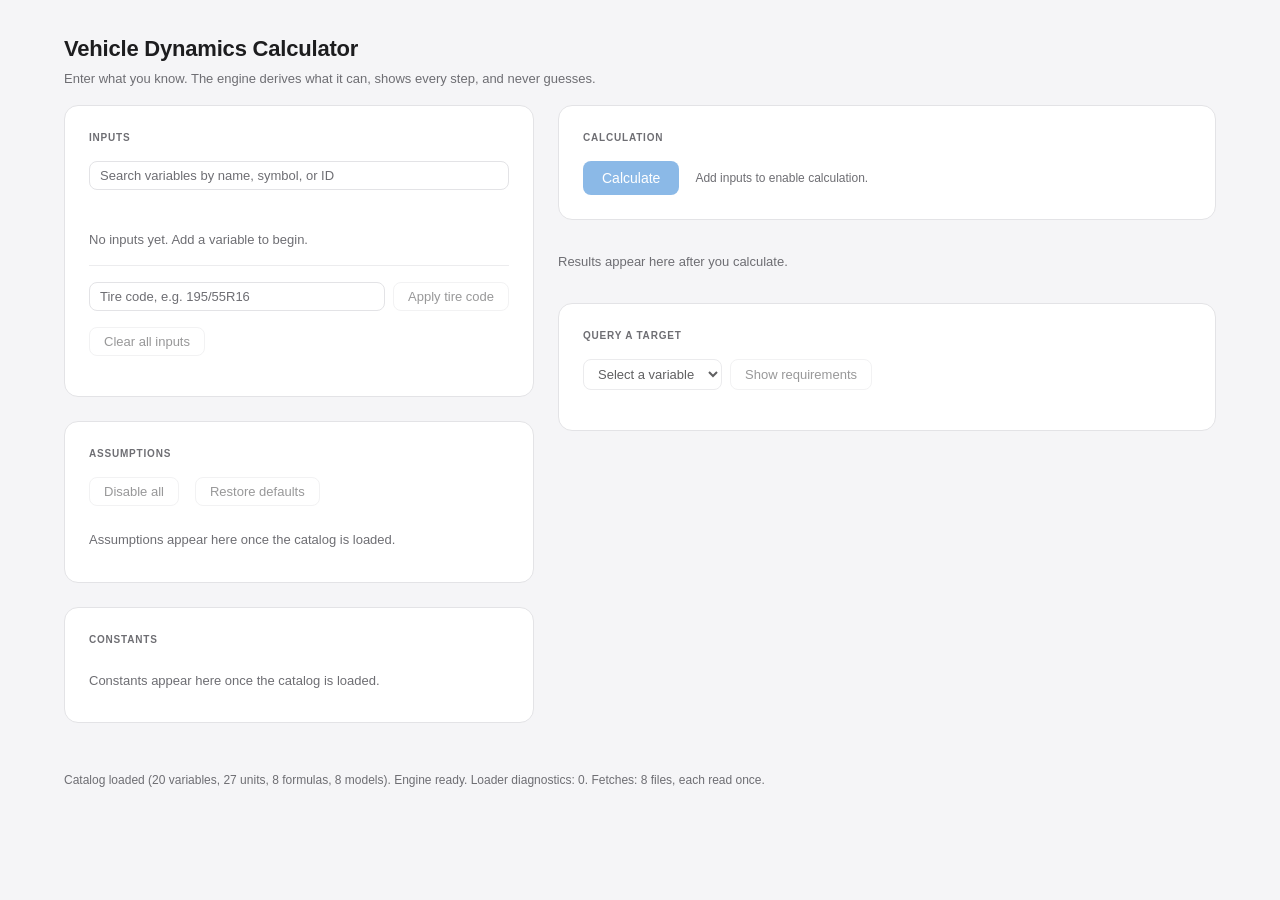
==== commit 70802986: "ui(C2): module bootstrap and plan-B catalog adapter — cachingReadText single-fetch cache shared by c" ====
--- a/index.html
+++ b/index.html
@@ -90,8 +90,10 @@
 </main>
 
 <footer class="status-line" id="status-line">
-  <span id="boot-status">Static page. Application modules are not attached yet.</span>
+  <span id="boot-status">Loading application modules…</span>
 </footer>
+
+<script type="module" src="./ui/main.mjs"></script>
 
 </body>
 </html>
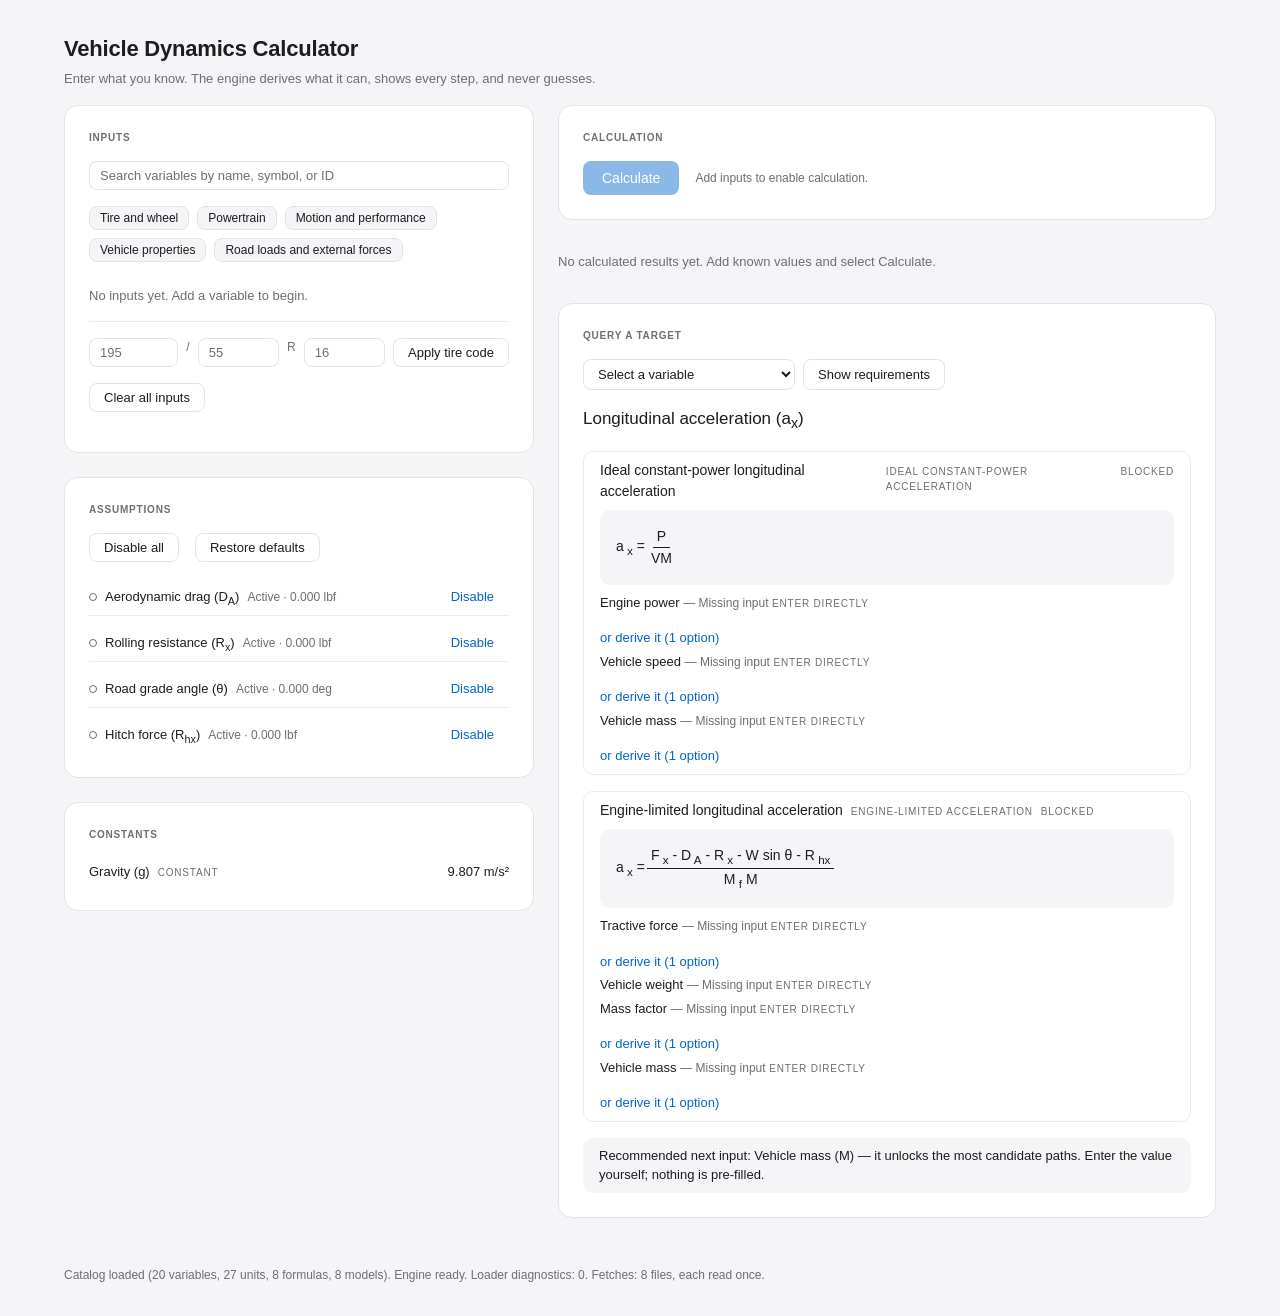
==== commit 55d909cc: "ui(C9R4): owner-directed input-flow corrections — Add inserts the new row at the TOP of the list (di" ====
--- a/index.html
+++ b/index.html
@@ -31,9 +31,14 @@
       <p class="empty-note" id="inputs-empty-note">No inputs yet. Add a variable to begin.</p>
       <hr class="separator">
       <div class="field-row" id="tire-quick">
-        <input class="text-input" type="text" id="tire-code-input"
-               placeholder="Tire code, e.g. 195/55R16"
-               aria-label="Tire code" disabled>
+        <input class="text-input" type="text" inputmode="numeric" size="4" id="tire-width"
+               placeholder="195" aria-label="Tire width (mm)" disabled>
+        <span class="status-text" aria-hidden="true">/</span>
+        <input class="text-input" type="text" inputmode="numeric" size="3" id="tire-aspect"
+               placeholder="55" aria-label="Aspect ratio (%)" disabled>
+        <span class="status-text" aria-hidden="true">R</span>
+        <input class="text-input" type="text" inputmode="numeric" size="3" id="tire-rim"
+               placeholder="16" aria-label="Rim diameter (in)" disabled>
         <button class="btn btn--outline" id="tire-apply" type="button" disabled>Apply tire code</button>
       </div>
       <div class="field-row">
